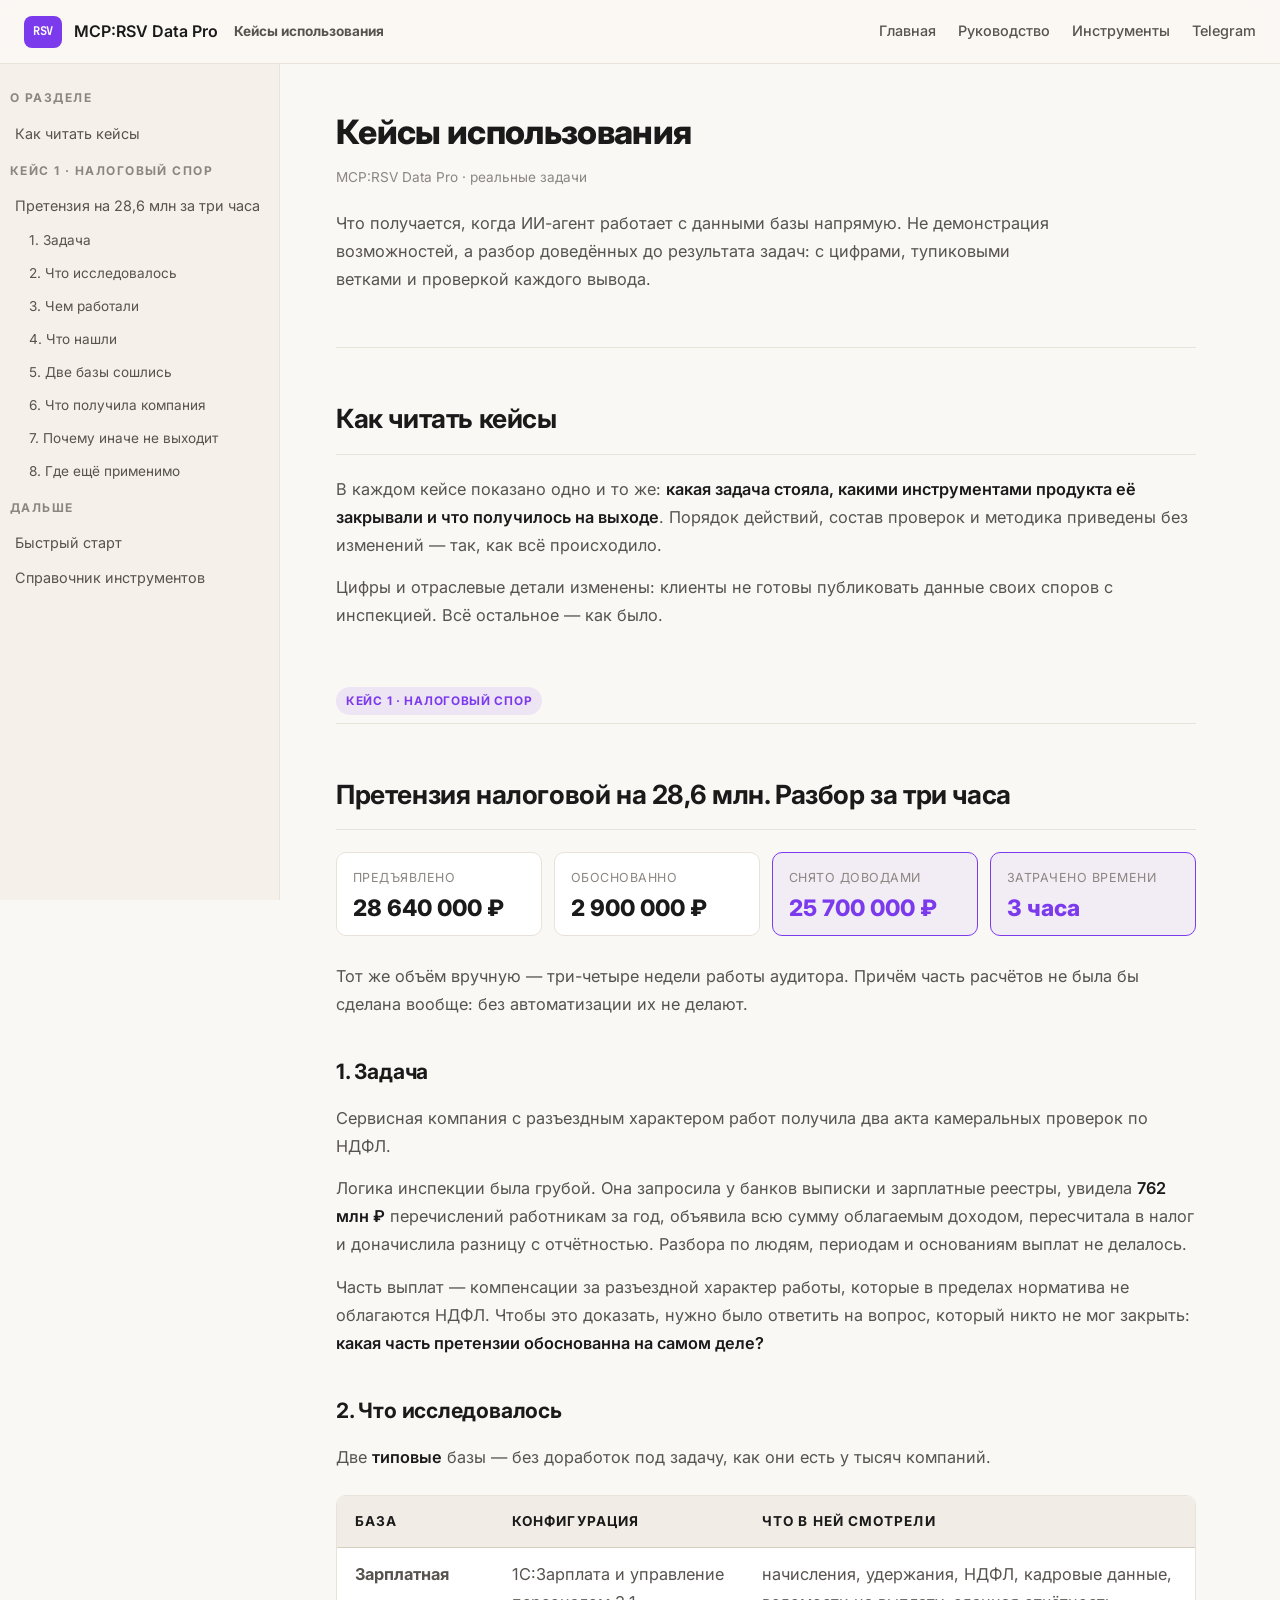
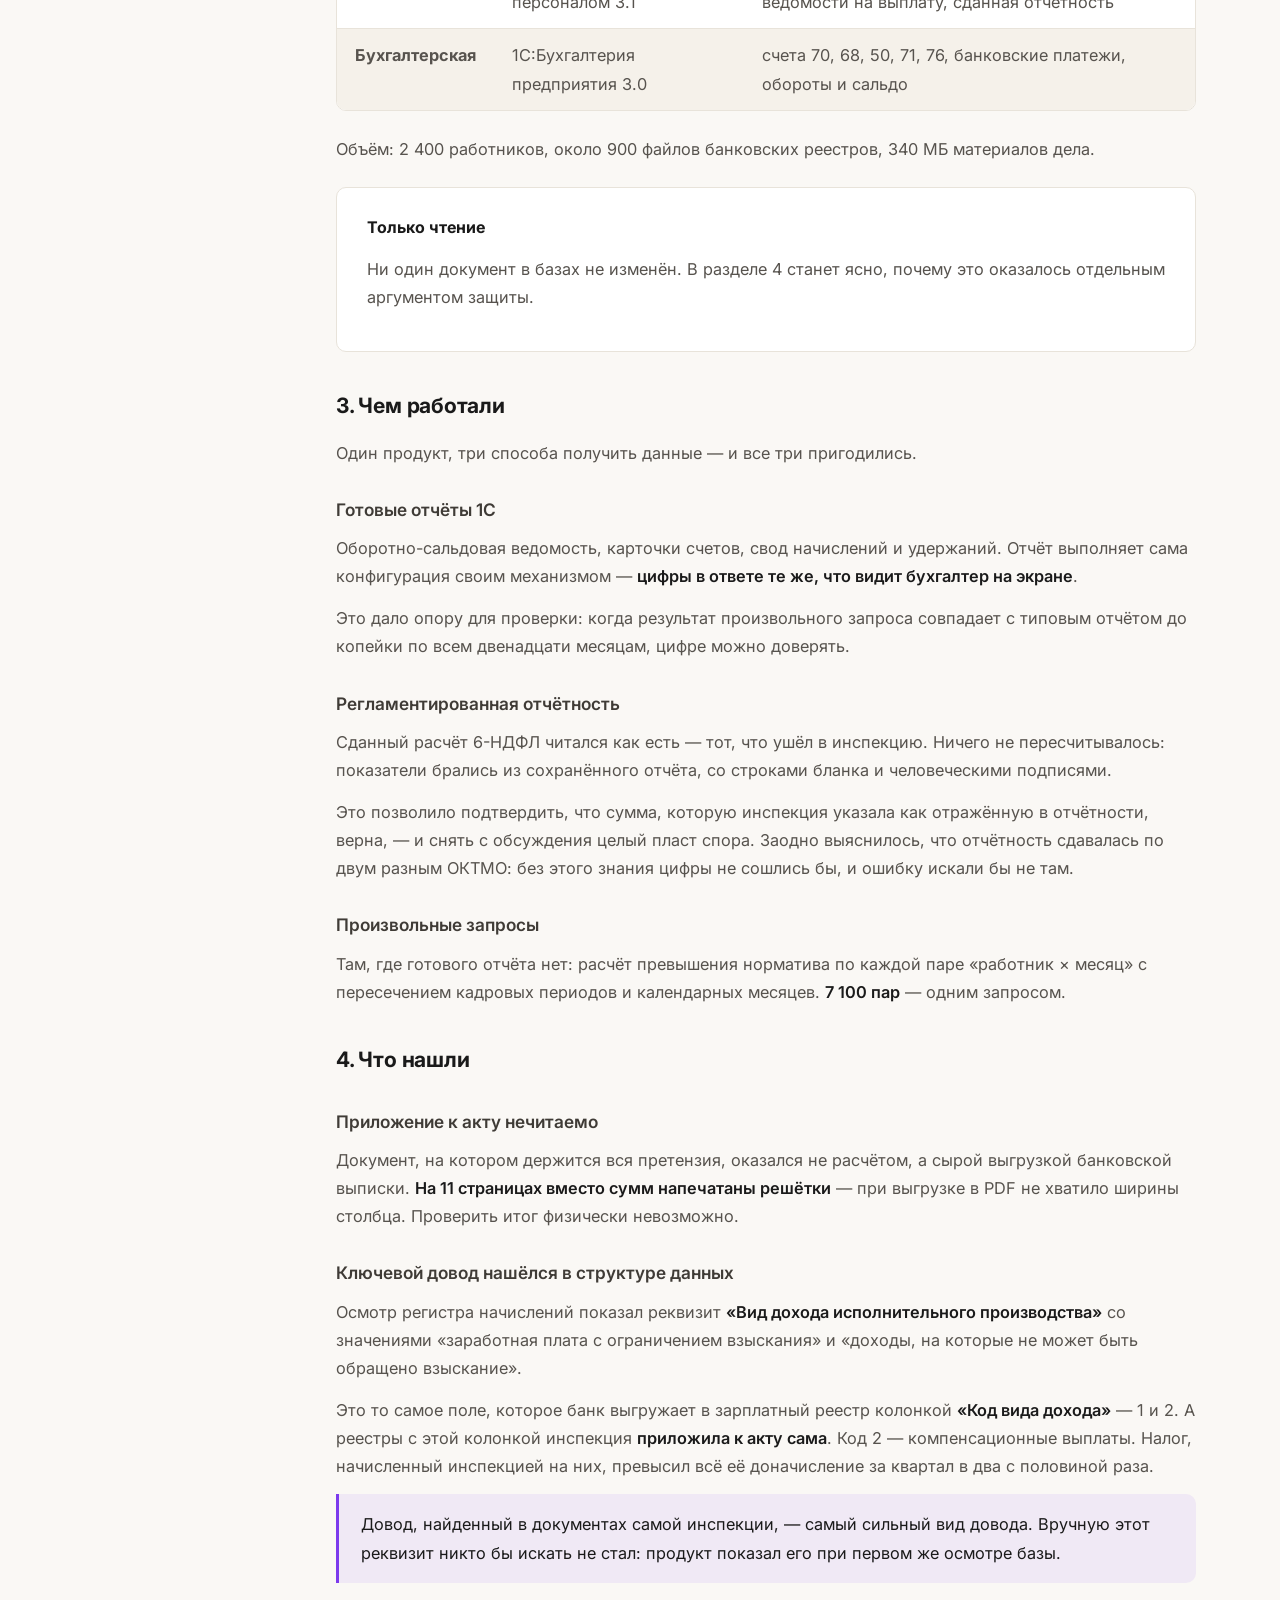
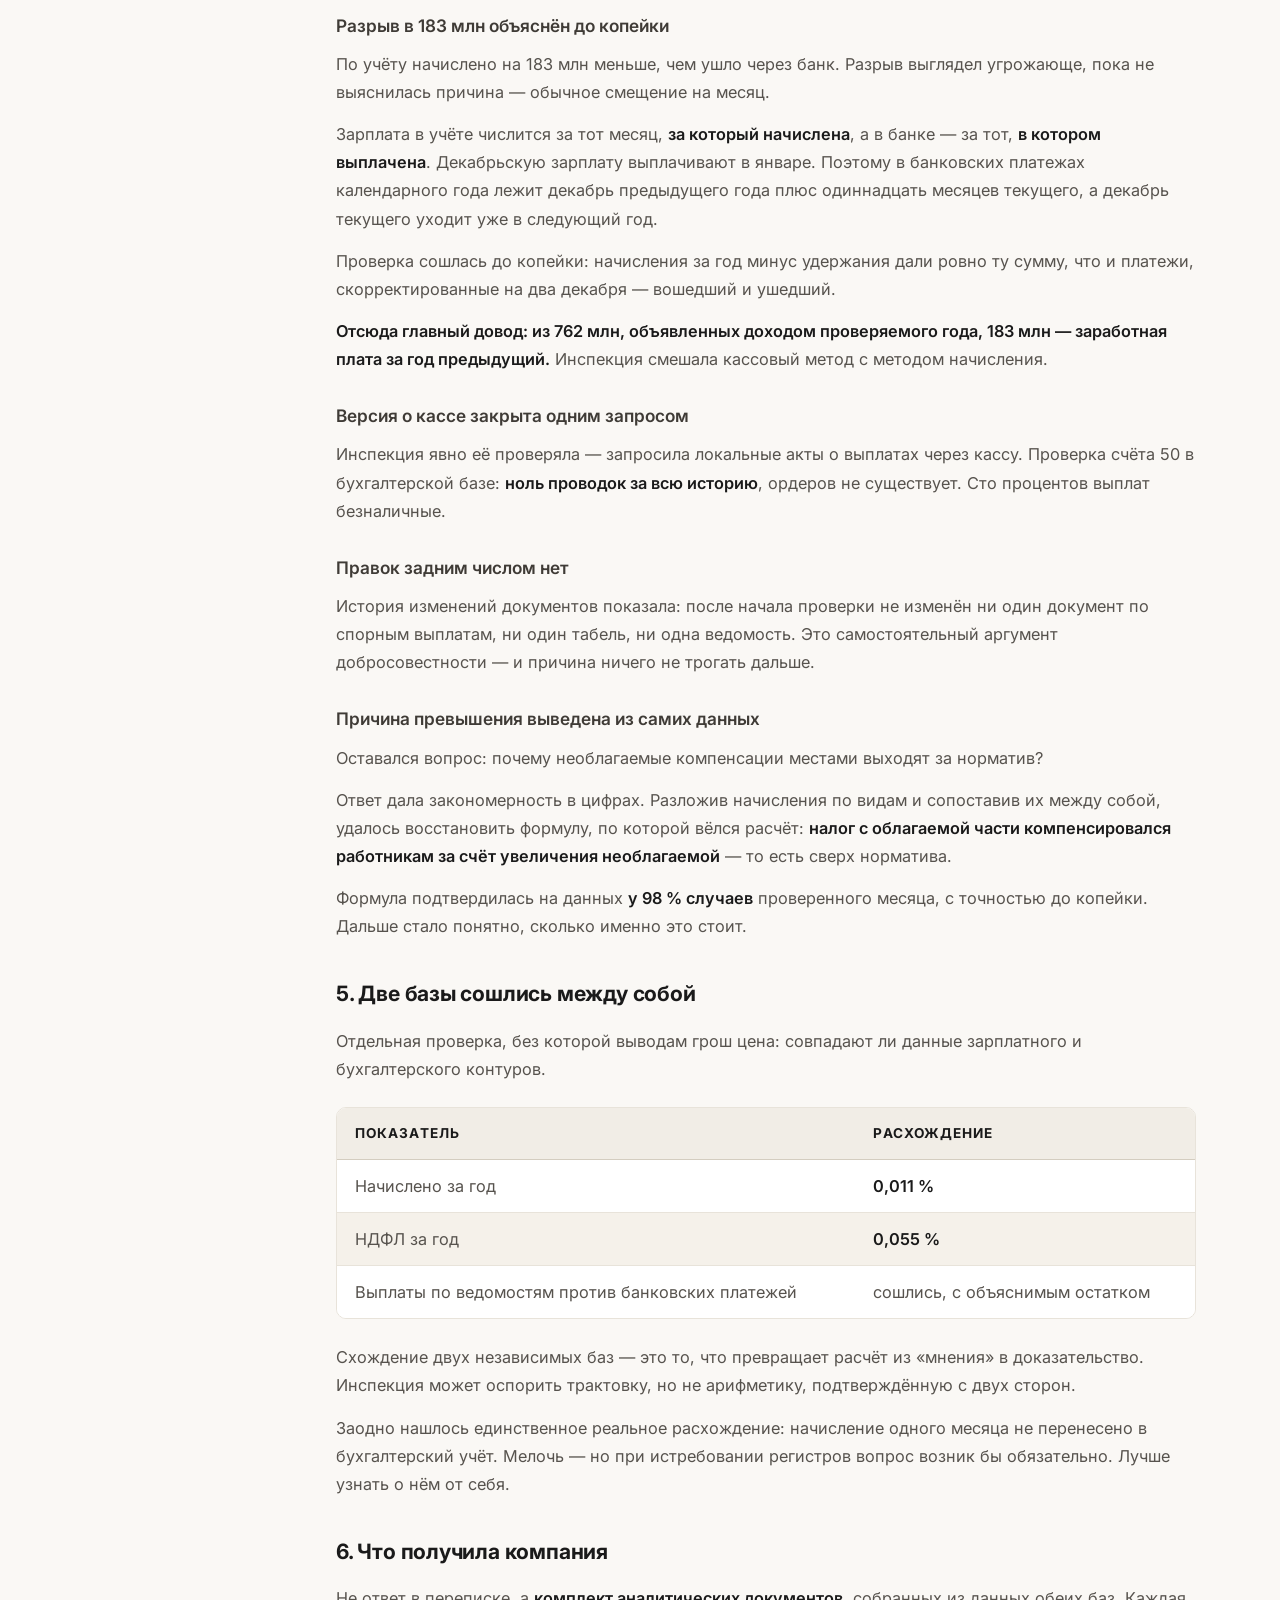
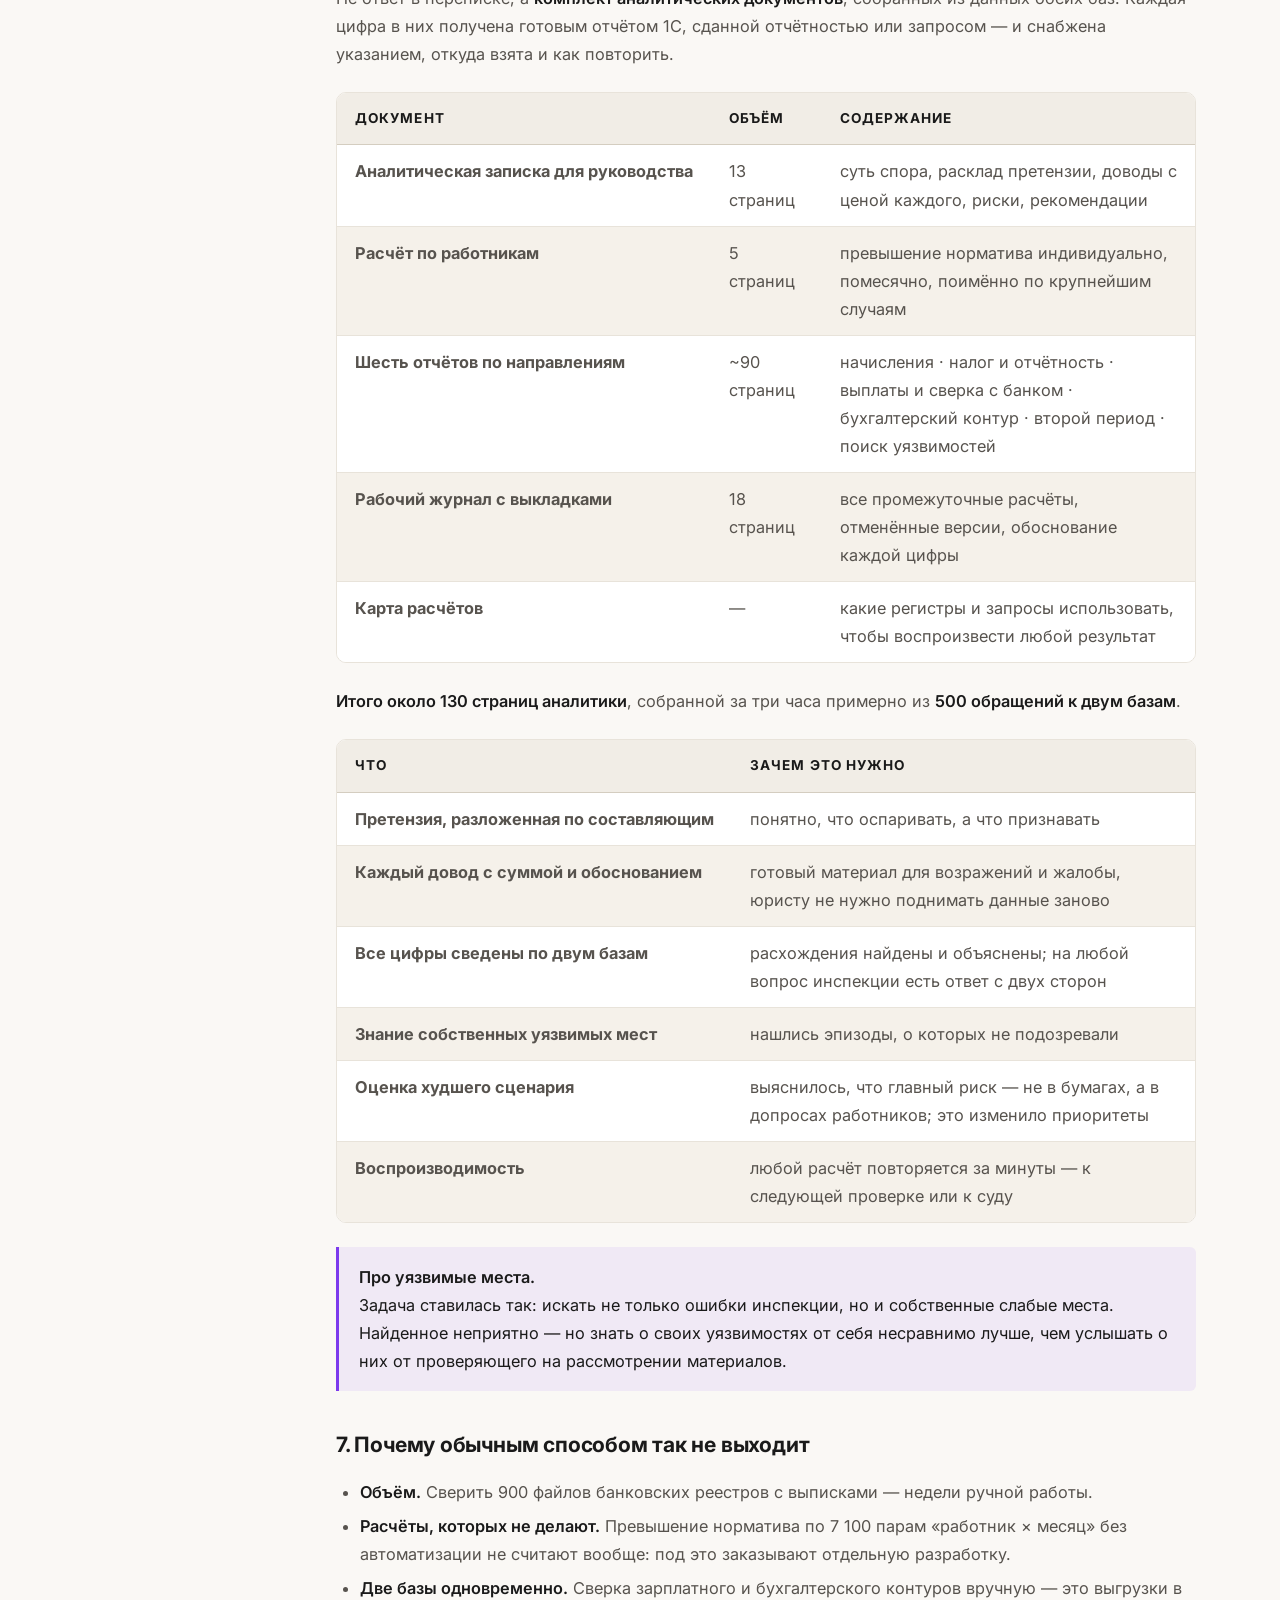
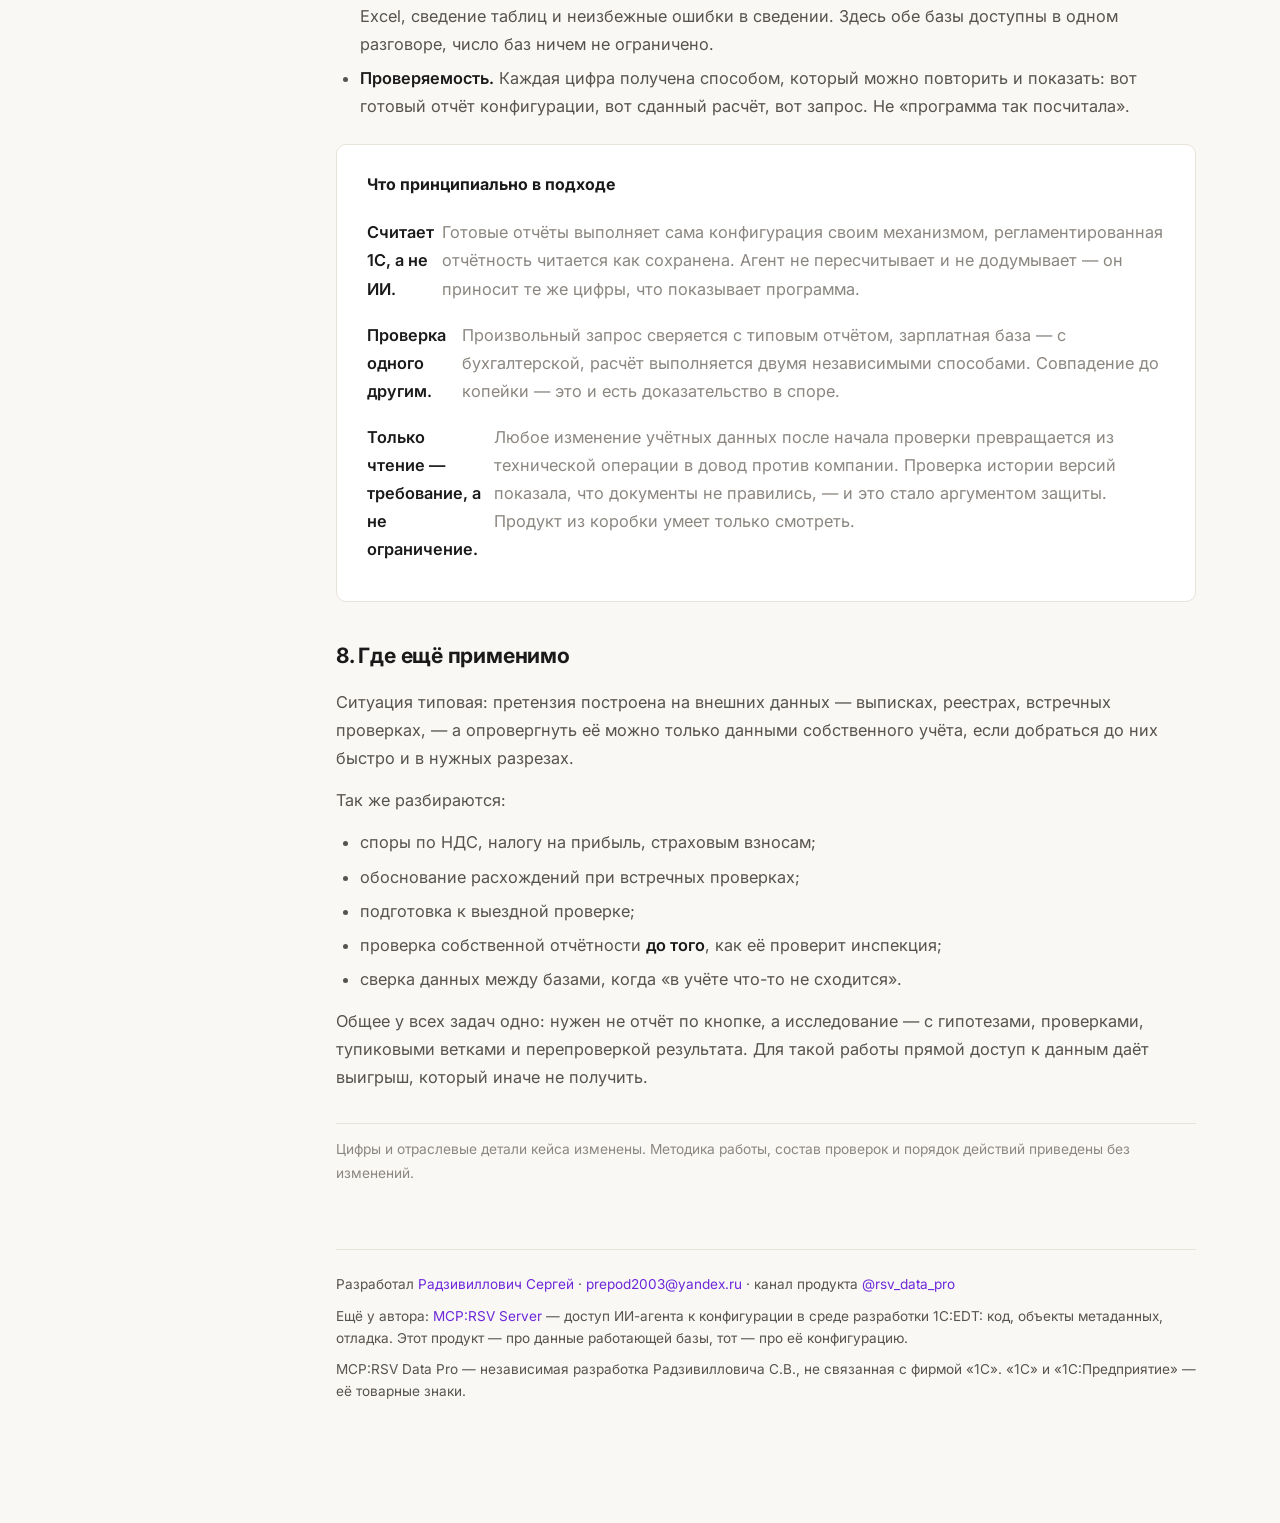
==== cases.html @ 7d0c6f25 "Сайт MCP:RSV Data Pro — руководство: новый раздел «Как работает программа» со схемами устройства" ====
<!DOCTYPE html>
<html lang="ru">
<head>
  <meta charset="UTF-8">
  <meta name="viewport" content="width=device-width, initial-scale=1.0">
  <title>Кейсы использования — MCP:RSV Data Pro</title>
  <meta name="description" content="Реальные задачи, решённые с MCP:RSV Data Pro: налоговый спор на 28,6 млн разобран за три часа по данным двух типовых баз 1С — ЗУП и Бухгалтерии.">
  <link rel="icon" type="image/svg+xml" href="favicon.svg">
  <link rel="preconnect" href="https://fonts.googleapis.com">
  <link rel="preconnect" href="https://fonts.gstatic.com" crossorigin>
  <link href="https://fonts.googleapis.com/css2?family=Inter:wght@300;400;500;600;700;800;900&family=JetBrains+Mono:wght@400;500&display=swap" rel="stylesheet">
  <link rel="stylesheet" href="assets/docs.css">
  <link rel="stylesheet" href="assets/site.css">
  <style>
    /* Сводка результата кейса — карточки с ключевыми числами */
    .case-figures{display:grid;grid-template-columns:repeat(auto-fit,minmax(170px,1fr));
      gap:12px;margin:22px 0 26px;}
    .case-fig{background:var(--bg-surface);border:1px solid var(--border);border-radius:10px;
      padding:14px 16px;}
    .case-fig .cf-label{display:block;font-size:.78rem;color:var(--text-dim);
      text-transform:uppercase;letter-spacing:.04em;margin-bottom:6px;}
    .case-fig .cf-value{display:block;font-size:1.42rem;font-weight:800;line-height:1.15;color:var(--text);}
    .case-fig.cf-accent{border-color:var(--accent);background:rgba(124,58,237,.06);}
    .case-fig.cf-accent .cf-value{color:var(--accent);}
    /* Метка кейса над заголовком */
    .case-tag{display:inline-block;padding:4px 10px;border-radius:999px;font-size:.74rem;
      font-weight:700;letter-spacing:.06em;text-transform:uppercase;
      background:rgba(124,58,237,.1);color:var(--accent);margin:44px 0 -6px;}
    .case-tag + h2{margin-top:10px;}
    .case-note{font-size:.86rem;color:var(--text-dim);border-top:1px solid var(--border);
      margin-top:32px;padding-top:14px;}
  </style>
</head>
<body>

<header class="header">
  <div class="header-inner">
    <div style="display:flex;align-items:center;gap:16px;">
      <button class="hamburger" id="hamburger" aria-label="Меню">
        <span></span><span></span><span></span>
      </button>
      <a href="index.html" class="logo">
        <span class="logo-badge">RSV</span>
        <span class="header-title">MCP:RSV Data Pro</span>
        <span class="header-subtitle">Кейсы использования</span>
      </a>
    </div>
    <div class="header-links">
      <a href="index.html" class="hide-mobile">Главная</a>
      <a href="guide.html">Руководство</a>
      <a href="tools.html">Инструменты</a>
      <a href="https://t.me/rsv_data_pro" target="_blank" rel="noopener">Telegram</a>
    </div>
  </div>
</header>

<div class="sidebar-overlay" id="sidebarOverlay"></div>
<nav class="sidebar" id="sidebar">
  <div class="nav-section">
    <span class="nav-section-title">О разделе</span>
    <a class="nav-link" href="#about">Как читать кейсы</a>
  </div>
  <div class="nav-section">
    <span class="nav-section-title">Кейс 1 · Налоговый спор</span>
    <a class="nav-link" href="#case1">Претензия на 28,6 млн за три часа</a>
    <a class="nav-link sub" href="#case1-task">1. Задача</a>
    <a class="nav-link sub" href="#case1-scope">2. Что исследовалось</a>
    <a class="nav-link sub" href="#case1-tools">3. Чем работали</a>
    <a class="nav-link sub" href="#case1-findings">4. Что нашли</a>
    <a class="nav-link sub" href="#case1-match">5. Две базы сошлись</a>
    <a class="nav-link sub" href="#case1-result">6. Что получила компания</a>
    <a class="nav-link sub" href="#case1-why">7. Почему иначе не выходит</a>
    <a class="nav-link sub" href="#case1-apply">8. Где ещё применимо</a>
  </div>
  <div class="nav-section">
    <span class="nav-section-title">Дальше</span>
    <a class="nav-link" href="guide.html#quickstart">Быстрый старт</a>
    <a class="nav-link" href="tools.html">Справочник инструментов</a>
  </div>
</nav>

<main class="main">
  <div class="content">
    <div class="hero">
      <h1>Кейсы использования</h1>
      <div class="hero-meta">MCP:RSV Data Pro · реальные задачи</div>
      <p>Что получается, когда ИИ-агент работает с данными базы напрямую. Не демонстрация
      возможностей, а разбор доведённых до результата задач: с цифрами, тупиковыми ветками
      и проверкой каждого вывода.</p>
    </div>

<h2 id="about">Как читать кейсы</h2>

<p>В каждом кейсе показано одно и то же: <strong>какая задача стояла, какими инструментами
продукта её закрывали и что получилось на выходе</strong>. Порядок действий, состав проверок
и методика приведены без изменений — так, как всё происходило.</p>

<p>Цифры и отраслевые детали изменены: клиенты не готовы публиковать данные своих споров
с инспекцией. Всё остальное — как было.</p>

<!-- ==================== КЕЙС 1 ==================== -->

<span class="case-tag">Кейс 1 · налоговый спор</span>
<h2 id="case1">Претензия налоговой на 28,6 млн. Разбор за три часа</h2>

<div class="case-figures">
  <div class="case-fig">
    <span class="cf-label">Предъявлено</span>
    <span class="cf-value">28 640 000 ₽</span>
  </div>
  <div class="case-fig">
    <span class="cf-label">Обоснованно</span>
    <span class="cf-value">2 900 000 ₽</span>
  </div>
  <div class="case-fig cf-accent">
    <span class="cf-label">Снято доводами</span>
    <span class="cf-value">25 700 000 ₽</span>
  </div>
  <div class="case-fig cf-accent">
    <span class="cf-label">Затрачено времени</span>
    <span class="cf-value">3 часа</span>
  </div>
</div>

<p>Тот же объём вручную — три-четыре недели работы аудитора. Причём часть расчётов не была бы
сделана вообще: без автоматизации их не делают.</p>

<h3 id="case1-task">1. Задача</h3>

<p>Сервисная компания с разъездным характером работ получила два акта камеральных проверок
по НДФЛ.</p>

<p>Логика инспекции была грубой. Она запросила у банков выписки и зарплатные реестры, увидела
<strong>762 млн ₽</strong> перечислений работникам за год, объявила всю сумму облагаемым
доходом, пересчитала в налог и доначислила разницу с отчётностью. Разбора по людям, периодам
и основаниям выплат не делалось.</p>

<p>Часть выплат — компенсации за разъездной характер работы, которые в пределах норматива
не облагаются НДФЛ. Чтобы это доказать, нужно было ответить на вопрос, который никто
не мог закрыть: <strong>какая часть претензии обоснованна на самом деле?</strong></p>

<h3 id="case1-scope">2. Что исследовалось</h3>

<p>Две <strong>типовые</strong> базы — без доработок под задачу, как они есть у тысяч компаний.</p>

<div class="table-wrap">
  <table class="profiles-table">
    <thead>
      <tr><th>База</th><th>Конфигурация</th><th>Что в ней смотрели</th></tr>
    </thead>
    <tbody>
      <tr>
        <td class="profile-name">Зарплатная</td>
        <td>1С:Зарплата и управление персоналом 3.1</td>
        <td>начисления, удержания, НДФЛ, кадровые данные, ведомости на выплату, сданная отчётность</td>
      </tr>
      <tr>
        <td class="profile-name">Бухгалтерская</td>
        <td>1С:Бухгалтерия предприятия 3.0</td>
        <td>счета 70, 68, 50, 71, 76, банковские платежи, обороты и сальдо</td>
      </tr>
    </tbody>
  </table>
</div>

<p>Объём: 2 400 работников, около 900 файлов банковских реестров, 340 МБ материалов дела.</p>

<div class="help-box">
  <h4>Только чтение</h4>
  <p>Ни один документ в базах не изменён. В разделе 4 станет ясно, почему это оказалось
  отдельным аргументом защиты.</p>
</div>

<h3 id="case1-tools">3. Чем работали</h3>

<p>Один продукт, три способа получить данные — и все три пригодились.</p>

<h4>Готовые отчёты 1С</h4>

<p>Оборотно-сальдовая ведомость, карточки счетов, свод начислений и удержаний. Отчёт выполняет
сама конфигурация своим механизмом — <strong>цифры в ответе те же, что видит бухгалтер
на экране</strong>.</p>

<p>Это дало опору для проверки: когда результат произвольного запроса совпадает с типовым
отчётом до копейки по всем двенадцати месяцам, цифре можно доверять.</p>

<h4>Регламентированная отчётность</h4>

<p>Сданный расчёт 6-НДФЛ читался как есть — тот, что ушёл в инспекцию. Ничего
не пересчитывалось: показатели брались из сохранённого отчёта, со строками бланка
и человеческими подписями.</p>

<p>Это позволило подтвердить, что сумма, которую инспекция указала как отражённую
в отчётности, верна, — и снять с обсуждения целый пласт спора. Заодно выяснилось, что
отчётность сдавалась по двум разным ОКТМО: без этого знания цифры не сошлись бы, и ошибку
искали бы не там.</p>

<h4>Произвольные запросы</h4>

<p>Там, где готового отчёта нет: расчёт превышения норматива по каждой паре
«работник × месяц» с пересечением кадровых периодов и календарных месяцев.
<strong>7 100 пар</strong> — одним запросом.</p>

<h3 id="case1-findings">4. Что нашли</h3>

<h4>Приложение к акту нечитаемо</h4>

<p>Документ, на котором держится вся претензия, оказался не расчётом, а сырой выгрузкой
банковской выписки. <strong>На 11 страницах вместо сумм напечатаны решётки</strong> —
при выгрузке в PDF не хватило ширины столбца. Проверить итог физически невозможно.</p>

<h4>Ключевой довод нашёлся в структуре данных</h4>

<p>Осмотр регистра начислений показал реквизит <strong>«Вид дохода исполнительного
производства»</strong> со значениями «заработная плата с ограничением взыскания» и «доходы,
на которые не может быть обращено взыскание».</p>

<p>Это то самое поле, которое банк выгружает в зарплатный реестр колонкой
<strong>«Код вида дохода»</strong> — 1 и 2. А реестры с этой колонкой инспекция
<strong>приложила к акту сама</strong>. Код 2 — компенсационные выплаты. Налог, начисленный
инспекцией на них, превысил всё её доначисление за квартал в два с половиной раза.</p>

<blockquote>
  <p>Довод, найденный в документах самой инспекции, — самый сильный вид довода.
  Вручную этот реквизит никто бы искать не стал: продукт показал его при первом же
  осмотре базы.</p>
</blockquote>

<h4>Разрыв в 183 млн объяснён до копейки</h4>

<p>По учёту начислено на 183 млн меньше, чем ушло через банк. Разрыв выглядел угрожающе,
пока не выяснилась причина — обычное смещение на месяц.</p>

<p>Зарплата в учёте числится за тот месяц, <strong>за который начислена</strong>, а в банке —
за тот, <strong>в котором выплачена</strong>. Декабрьскую зарплату выплачивают в январе.
Поэтому в банковских платежах календарного года лежит декабрь предыдущего года плюс
одиннадцать месяцев текущего, а декабрь текущего уходит уже в следующий год.</p>

<p>Проверка сошлась до копейки: начисления за год минус удержания дали ровно ту сумму,
что и платежи, скорректированные на два декабря — вошедший и ушедший.</p>

<p><strong>Отсюда главный довод: из 762 млн, объявленных доходом проверяемого года, 183 млн —
заработная плата за год предыдущий.</strong> Инспекция смешала кассовый метод с методом
начисления.</p>

<h4>Версия о кассе закрыта одним запросом</h4>

<p>Инспекция явно её проверяла — запросила локальные акты о выплатах через кассу. Проверка
счёта 50 в бухгалтерской базе: <strong>ноль проводок за всю историю</strong>, ордеров
не существует. Сто процентов выплат безналичные.</p>

<h4>Правок задним числом нет</h4>

<p>История изменений документов показала: после начала проверки не изменён ни один документ
по спорным выплатам, ни один табель, ни одна ведомость. Это самостоятельный аргумент
добросовестности — и причина ничего не трогать дальше.</p>

<h4>Причина превышения выведена из самих данных</h4>

<p>Оставался вопрос: почему необлагаемые компенсации местами выходят за норматив?</p>

<p>Ответ дала закономерность в цифрах. Разложив начисления по видам и сопоставив их между
собой, удалось восстановить формулу, по которой вёлся расчёт: <strong>налог с облагаемой
части компенсировался работникам за счёт увеличения необлагаемой</strong> — то есть сверх
норматива.</p>

<p>Формула подтвердилась на данных <strong>у 98 % случаев</strong> проверенного месяца,
с точностью до копейки. Дальше стало понятно, сколько именно это стоит.</p>

<h3 id="case1-match">5. Две базы сошлись между собой</h3>

<p>Отдельная проверка, без которой выводам грош цена: совпадают ли данные зарплатного
и бухгалтерского контуров.</p>

<div class="table-wrap">
  <table class="profiles-table">
    <thead>
      <tr><th>Показатель</th><th>Расхождение</th></tr>
    </thead>
    <tbody>
      <tr><td>Начислено за год</td><td><strong>0,011 %</strong></td></tr>
      <tr><td>НДФЛ за год</td><td><strong>0,055 %</strong></td></tr>
      <tr><td>Выплаты по ведомостям против банковских платежей</td><td>сошлись, с объяснимым остатком</td></tr>
    </tbody>
  </table>
</div>

<p>Схождение двух независимых баз — это то, что превращает расчёт из «мнения»
в доказательство. Инспекция может оспорить трактовку, но не арифметику, подтверждённую
с двух сторон.</p>

<p>Заодно нашлось единственное реальное расхождение: начисление одного месяца не перенесено
в бухгалтерский учёт. Мелочь — но при истребовании регистров вопрос возник бы обязательно.
Лучше узнать о нём от себя.</p>

<h3 id="case1-result">6. Что получила компания</h3>

<p>Не ответ в переписке, а <strong>комплект аналитических документов</strong>, собранных
из данных обеих баз. Каждая цифра в них получена готовым отчётом 1С, сданной отчётностью
или запросом — и снабжена указанием, откуда взята и как повторить.</p>

<div class="table-wrap">
  <table class="profiles-table">
    <thead>
      <tr><th>Документ</th><th>Объём</th><th>Содержание</th></tr>
    </thead>
    <tbody>
      <tr>
        <td class="profile-name">Аналитическая записка для руководства</td>
        <td>13 страниц</td>
        <td>суть спора, расклад претензии, доводы с ценой каждого, риски, рекомендации</td>
      </tr>
      <tr>
        <td class="profile-name">Расчёт по работникам</td>
        <td>5 страниц</td>
        <td>превышение норматива индивидуально, помесячно, поимённо по крупнейшим случаям</td>
      </tr>
      <tr>
        <td class="profile-name">Шесть отчётов по направлениям</td>
        <td>~90 страниц</td>
        <td>начисления · налог и отчётность · выплаты и сверка с банком · бухгалтерский контур · второй период · поиск уязвимостей</td>
      </tr>
      <tr>
        <td class="profile-name">Рабочий журнал с выкладками</td>
        <td>18 страниц</td>
        <td>все промежуточные расчёты, отменённые версии, обоснование каждой цифры</td>
      </tr>
      <tr>
        <td class="profile-name">Карта расчётов</td>
        <td>—</td>
        <td>какие регистры и запросы использовать, чтобы воспроизвести любой результат</td>
      </tr>
    </tbody>
  </table>
</div>

<p><strong>Итого около 130 страниц аналитики</strong>, собранной за три часа примерно
из <strong>500 обращений к двум базам</strong>.</p>

<div class="table-wrap">
  <table class="profiles-table">
    <thead>
      <tr><th>Что</th><th>Зачем это нужно</th></tr>
    </thead>
    <tbody>
      <tr><td class="profile-name">Претензия, разложенная по составляющим</td>
          <td>понятно, что оспаривать, а что признавать</td></tr>
      <tr><td class="profile-name">Каждый довод с суммой и обоснованием</td>
          <td>готовый материал для возражений и жалобы, юристу не нужно поднимать данные заново</td></tr>
      <tr><td class="profile-name">Все цифры сведены по двум базам</td>
          <td>расхождения найдены и объяснены; на любой вопрос инспекции есть ответ с двух сторон</td></tr>
      <tr><td class="profile-name">Знание собственных уязвимых мест</td>
          <td>нашлись эпизоды, о которых не подозревали</td></tr>
      <tr><td class="profile-name">Оценка худшего сценария</td>
          <td>выяснилось, что главный риск — не в бумагах, а в допросах работников; это изменило приоритеты</td></tr>
      <tr><td class="profile-name">Воспроизводимость</td>
          <td>любой расчёт повторяется за минуты — к следующей проверке или к суду</td></tr>
    </tbody>
  </table>
</div>

<div class="profile-note">
  <strong>Про уязвимые места.</strong>
  <p>Задача ставилась так: искать не только ошибки инспекции, но и собственные слабые места.
  Найденное неприятно — но знать о своих уязвимостях от себя несравнимо лучше, чем услышать
  о них от проверяющего на рассмотрении материалов.</p>
</div>

<h3 id="case1-why">7. Почему обычным способом так не выходит</h3>

<ul>
  <li><strong>Объём.</strong> Сверить 900 файлов банковских реестров с выписками —
    недели ручной работы.</li>
  <li><strong>Расчёты, которых не делают.</strong> Превышение норматива по 7 100 парам
    «работник × месяц» без автоматизации не считают вообще: под это заказывают отдельную
    разработку.</li>
  <li><strong>Две базы одновременно.</strong> Сверка зарплатного и бухгалтерского контуров
    вручную — это выгрузки в Excel, сведение таблиц и неизбежные ошибки в сведении. Здесь обе
    базы доступны в одном разговоре, число баз ничем не ограничено.</li>
  <li><strong>Проверяемость.</strong> Каждая цифра получена способом, который можно повторить
    и показать: вот готовый отчёт конфигурации, вот сданный расчёт, вот запрос.
    Не «программа так посчитала».</li>
</ul>

<div class="limitations">
  <h4>Что принципиально в подходе</h4>
  <ul>
    <li><strong>Считает 1С, а не ИИ.</strong> Готовые отчёты выполняет сама конфигурация своим
      механизмом, регламентированная отчётность читается как сохранена. Агент не пересчитывает
      и не додумывает — он приносит те же цифры, что показывает программа.</li>
    <li><strong>Проверка одного другим.</strong> Произвольный запрос сверяется с типовым
      отчётом, зарплатная база — с бухгалтерской, расчёт выполняется двумя независимыми
      способами. Совпадение до копейки — это и есть доказательство в споре.</li>
    <li><strong>Только чтение — требование, а не ограничение.</strong> Любое изменение учётных
      данных после начала проверки превращается из технической операции в довод против
      компании. Проверка истории версий показала, что документы не правились, — и это стало
      аргументом защиты. Продукт из коробки умеет только смотреть.</li>
  </ul>
</div>

<h3 id="case1-apply">8. Где ещё применимо</h3>

<p>Ситуация типовая: претензия построена на внешних данных — выписках, реестрах, встречных
проверках, — а опровергнуть её можно только данными собственного учёта, если добраться
до них быстро и в нужных разрезах.</p>

<p>Так же разбираются:</p>

<ul>
  <li>споры по НДС, налогу на прибыль, страховым взносам;</li>
  <li>обоснование расхождений при встречных проверках;</li>
  <li>подготовка к выездной проверке;</li>
  <li>проверка собственной отчётности <strong>до того</strong>, как её проверит инспекция;</li>
  <li>сверка данных между базами, когда «в учёте что-то не сходится».</li>
</ul>

<p>Общее у всех задач одно: нужен не отчёт по кнопке, а исследование — с гипотезами,
проверками, тупиковыми ветками и перепроверкой результата. Для такой работы прямой доступ
к данным даёт выигрыш, который иначе не получить.</p>

<p class="case-note">Цифры и отраслевые детали кейса изменены. Методика работы, состав
проверок и порядок действий приведены без изменений.</p>

    <footer class="doc-footer">
      <p>Разработал <a href="https://t.me/Prepod2003" target="_blank" rel="noopener">Радзивиллович Сергей</a>
      · <a href="mailto:prepod2003@yandex.ru">prepod2003@yandex.ru</a>
      · канал продукта <a href="https://t.me/rsv_data_pro" target="_blank" rel="noopener">@rsv_data_pro</a></p>
      <p>Ещё у автора: <a href="https://prepod2003.github.io/edt-ai-1c/" target="_blank" rel="noopener">MCP:RSV Server</a>
      — доступ ИИ-агента к конфигурации в среде разработки 1С:EDT: код, объекты метаданных, отладка.
      Этот продукт — про данные работающей базы, тот — про её конфигурацию.</p>
      <p>MCP:RSV Data Pro — независимая разработка Радзивилловича С.В., не связанная с фирмой «1С». «1С» и «1С:Предприятие» — её товарные знаки.</p>
    </footer>
  </div>
</main>

<button class="back-to-top" id="backToTop">↑</button>

<script>
(function(){
  var burger=document.getElementById('hamburger'),
      sidebar=document.getElementById('sidebar'),
      overlay=document.getElementById('sidebarOverlay'),
      top=document.getElementById('backToTop');

  function closeSidebar(){ sidebar.classList.remove('open'); overlay.classList.remove('open'); burger.classList.remove('active'); }
  burger.addEventListener('click',function(){
    sidebar.classList.toggle('open'); overlay.classList.toggle('open'); burger.classList.toggle('active');
  });
  overlay.addEventListener('click',closeSidebar);
  sidebar.addEventListener('click',function(e){ if(e.target.classList.contains('nav-link')) closeSidebar(); });

  window.addEventListener('scroll',function(){
    if(window.scrollY>600) top.classList.add('visible'); else top.classList.remove('visible');
  });
  top.addEventListener('click',function(){ window.scrollTo({top:0,behavior:'smooth'}); });

  // подсветка активного раздела при прокрутке
  var links=[].slice.call(document.querySelectorAll('.sidebar .nav-link')).filter(function(l){
        return (l.getAttribute('href')||'').charAt(0)==='#';
      }),
      targets=links.map(function(l){ return document.querySelector(l.getAttribute('href')); });
  function spy(){
    var pos=window.scrollY+120, cur=-1;
    targets.forEach(function(t,i){ if(t && t.offsetTop<=pos) cur=i; });
    links.forEach(function(l,i){ l.classList.toggle('active', i===cur); });
  }
  window.addEventListener('scroll',spy); spy();
})();
</script>
</body>
</html>
---- assets/docs.css ----
/* ==========================================================================
   MCP:RSV Docs — shared stylesheet for guide.html and tools.html
   Matches the new landing design (cream bg + violet accent, Anthropic-style).
   Covers both naming conventions used by the two files.
   ========================================================================== */

:root {
  /* Surfaces — same warm cream palette as landing */
  --bg-base:     #FAF8F5;
  --bg-surface:  #FFFFFF;
  --bg-elevated: #F1EDE6;
  --bg-sunken:   #F5F1EA;
  --bg-code:     #1B1B1F;

  /* Borders */
  --border:      #E8E3DA;
  --border-hi:   #D4CDC0;

  /* Text */
  --text:        #1A1A1A;
  --text-m:      #3F3B36;
  --text-muted:  #57534E;
  --text-dim:    #8B8680;
  --text-dd:     #8B8680;

  /* Accent — electric violet */
  --accent:       #7C3AED;
  --accent-hi:    #6D28D9;
  --accent-soft:  rgba(124, 58, 237, 0.08);
  --accent-soft2: rgba(124, 58, 237, 0.16);
  --accent-glow:  0 18px 50px -12px rgba(124, 58, 237, 0.25);

  /* Secondary status colors (used in badges/tables — kept but adapted) */
  --green:       #16A34A;
  --green-soft:  rgba(22, 163, 74, 0.10);
  --amber:       #D97706;
  --amber-soft:  rgba(217, 119, 6, 0.10);
  --indigo:      #7C3AED; /* collapsed onto accent for unity */
  --indigo-soft: rgba(124, 58, 237, 0.10);
  --pink:        #DB2777;
  --pink-soft:   rgba(219, 39, 119, 0.10);

  /* Typography */
  --font-sans: 'Inter', -apple-system, BlinkMacSystemFont, 'Segoe UI', sans-serif;
  --font-mono: 'JetBrains Mono', 'SF Mono', Menlo, Consolas, monospace;

  /* Sizing */
  --radius-sm: 6px;
  --radius:    10px;
  --radius-lg: 14px;
  --sidebar-w: 280px;
  --header-h:  64px;

  /* Typography scale */
  --fs-xs:    0.75rem;
  --fs-sm:    0.85rem;
  --fs-side:  0.9rem;
  --fs-base:  1rem;
  --fs-body:  1.02rem;
  --fs-md:    1.08rem;
  --fs-lg:    1.14rem;
  --fs-h4:    1.08rem;
  --fs-h3:    1.32rem;
  --fs-h2:    1.65rem;
  --fs-h1:    2.1rem;
  --fs-mono:  0.92rem;
}

/* ==========================================================================
   Base
   ========================================================================== */

*, *::before, *::after { box-sizing: border-box; margin: 0; padding: 0; }

html {
  scroll-behavior: smooth;
  /* Отступ при переходе по якорю = ровно высота шапки (64px).
     Верхняя граница якорного h2 оказывается точно под шапкой —
     воздух между ними создаётся padding-top самого h2 (48px). */
  scroll-padding-top: 64px;
}

body {
  font-family: var(--font-sans);
  background: var(--bg-base);
  color: var(--text);
  font-size: var(--fs-body);
  line-height: 1.72;
  -webkit-font-smoothing: antialiased;
  -moz-osx-font-smoothing: grayscale;
  overflow-x: hidden;
}

a {
  color: var(--accent);
  text-decoration: none;
  transition: color .15s;
}
a:hover { color: var(--accent-hi); }

strong { color: var(--text); font-weight: 600; }

::-webkit-scrollbar { width: 10px; height: 10px; }
::-webkit-scrollbar-track { background: var(--bg-base); }
::-webkit-scrollbar-thumb { background: var(--border-hi); border-radius: 5px; }
::-webkit-scrollbar-thumb:hover { background: var(--text-dim); }

/* ==========================================================================
   Header (both .header + .header-logo-badge AND .logo-badge conventions)
   ========================================================================== */

.header {
  position: fixed;
  top: 0; left: 0; right: 0;
  height: var(--header-h);
  background: rgba(250, 248, 245, 0.82);
  backdrop-filter: blur(16px) saturate(180%);
  -webkit-backdrop-filter: blur(16px) saturate(180%);
  border-bottom: 1px solid var(--border);
  z-index: 100;
  display: flex;
  align-items: center;
  padding: 0 24px;
}
.header-inner {
  width: 100%;
  max-width: 1400px;
  margin: 0 auto;
  display: flex;
  align-items: center;
  justify-content: space-between;
}

/* Logo — covers both naming conventions */
.header-logo,
.logo {
  display: flex;
  align-items: center;
  gap: 12px;
  text-decoration: none;
  color: var(--text);
  font-weight: 700;
  font-size: var(--fs-md);
}
.header-logo-badge,
.logo-badge {
  display: inline-flex;
  align-items: center;
  justify-content: center;
  min-width: 38px;
  height: 32px;
  padding: 0 8px;
  background: var(--accent);
  color: #FFFFFF;
  border-radius: 8px;
  font-family: var(--font-mono);
  font-size: var(--fs-xs);
  font-weight: 700;
  letter-spacing: -0.02em;
}
.header-title {
  font-size: var(--fs-base);
  font-weight: 600;
  color: var(--text);
}
.header-subtitle {
  font-size: var(--fs-sm);
  color: var(--text-muted);
  margin-left: 4px;
}

.header-back {
  display: inline-flex;
  align-items: center;
  gap: 6px;
  padding: 8px 16px;
  color: var(--text-muted);
  font-size: var(--fs-side);
  font-weight: 500;
  border: 1px solid var(--border);
  border-radius: 8px;
  background: var(--bg-surface);
  transition: all .15s;
}
.header-back:hover {
  color: var(--accent);
  border-color: var(--accent);
  background: var(--accent-soft);
}

.header-links {
  display: flex;
  align-items: center;
  gap: 22px;
}
.header-links a {
  color: var(--text-muted);
  font-size: var(--fs-side);
  font-weight: 500;
}
.header-links a:hover { color: var(--text); }

.version-badge {
  padding: 4px 12px;
  background: var(--accent-soft);
  border: 1px solid var(--accent-soft2);
  color: var(--accent);
  border-radius: 999px;
  font-size: var(--fs-xs);
  font-weight: 600;
}

/* Hamburger / menu toggle */
.hamburger {
  display: none;
  flex-direction: column;
  gap: 5px;
  background: none;
  border: 1px solid var(--border);
  border-radius: 6px;
  padding: 8px 10px;
  cursor: pointer;
  z-index: 200;
}
.hamburger span {
  display: block;
  width: 20px;
  height: 2px;
  background: var(--text-muted);
  border-radius: 2px;
  transition: all .3s;
}
.hamburger.active span:nth-child(1) { transform: rotate(45deg) translate(5px, 5px); }
.hamburger.active span:nth-child(2) { opacity: 0; }
.hamburger.active span:nth-child(3) { transform: rotate(-45deg) translate(5px, -5px); }

.menu-toggle {
  display: none;
  background: var(--bg-surface);
  border: 1px solid var(--border);
  color: var(--text-muted);
  padding: 8px 12px;
  border-radius: 6px;
  cursor: pointer;
  font-size: 1.2rem;
  line-height: 1;
}

/* ==========================================================================
   Sidebar (both .sidebar-link + .nav-link conventions)
   ========================================================================== */

.sidebar {
  position: fixed;
  top: var(--header-h);
  left: 0;
  bottom: 0;
  width: var(--sidebar-w);
  background: var(--bg-sunken);
  border-right: 1px solid var(--border);
  overflow-y: auto;
  padding: 24px 0;
  z-index: 50;
}

.sidebar-overlay {
  display: none;
  position: fixed;
  inset: 0;
  background: rgba(26, 26, 26, 0.5);
  z-index: 40;
}
.sidebar-overlay.open { display: block; }

/* Section titles — tools.html uses .sidebar-section-title, guide.html uses .nav-section-title */
.sidebar-section {
  padding: 0 16px;
  margin-bottom: 18px;
}
.sidebar-section-title,
.nav-section-title {
  display: block;
  padding: 0 10px 8px;
  font-size: var(--fs-xs);
  font-weight: 700;
  text-transform: uppercase;
  letter-spacing: 0.12em;
  color: var(--text-dim);
}
.nav-section { margin-bottom: 10px; }

/* Links — both .sidebar-link and .nav-link */
.sidebar-link,
.nav-link {
  display: block;
  padding: 7px 12px;
  color: var(--text-muted);
  text-decoration: none;
  font-size: var(--fs-side);
  border-radius: 6px;
  line-height: 1.4;
  transition: background .15s, color .15s;
  border-left: 3px solid transparent;
}
.sidebar-link:hover,
.nav-link:hover {
  color: var(--text);
  background: var(--accent-soft);
}
.sidebar-link.active,
.nav-link.active {
  color: var(--accent);
  background: var(--accent-soft);
}
.nav-link.active {
  border-left-color: var(--accent);
}
.sidebar-link.indent,
.nav-link.sub {
  padding-left: 26px;
  font-size: var(--fs-sm);
}
.sidebar-link.indent2 {
  padding-left: 40px;
  font-size: var(--fs-xs);
}

/* Sidebar badges (count markers) */
.sidebar-badge {
  display: inline-block;
  font-size: var(--fs-xs);
  font-weight: 700;
  padding: 2px 8px;
  border-radius: 999px;
  margin-left: 6px;
  vertical-align: middle;
}
.badge-green  { background: var(--green-soft);  color: var(--green); }
.badge-amber  { background: var(--amber-soft);  color: var(--amber); }
.badge-indigo { background: var(--accent-soft); color: var(--accent); }

/* ==========================================================================
   Main content — LEFT-ALIGNED (key fix for guide.html)
   ========================================================================== */

.main {
  margin-left: var(--sidebar-w);
  margin-top: var(--header-h);
  padding: 48px 56px 120px;
  min-height: calc(100vh - var(--header-h));
  max-width: calc(100% - var(--sidebar-w));
}

/* Both naming conventions use max-width 860, left-aligned */
.main-inner,
.content {
  max-width: 860px;
  margin: 0;           /* NOT 0 auto — left-aligned */
  padding: 0;
}

/* ==========================================================================
   Typography
   ========================================================================== */

h1 {
  font-size: var(--fs-h1);
  font-weight: 800;
  margin-bottom: 14px;
  line-height: 1.18;
  color: var(--text);
  letter-spacing: -0.02em;
}
h2 {
  font-size: var(--fs-h2);
  font-weight: 700;
  margin-top: 56px;
  margin-bottom: 20px;
  padding-bottom: 12px;
  border-bottom: 1px solid var(--border);
  color: var(--text);
  letter-spacing: -0.015em;
  /* scroll-margin-top намеренно не задаём — используется только scroll-padding-top
     на html, чтобы избежать суммирования эффектов */
}
/* Якорные h2 (на которые ведут ссылки навигации) — делаем разделом:
   убираем margin, заменяем на padding + граница сверху. Это даёт чистое
   визуальное разделение и правильное позиционирование при переходе по якорю:
   граница оказывается сразу под фиксированной шапкой, заголовок ниже, а
   предыдущий контент полностью уходит за шапку. */
h2[id] {
  margin-top: 0;
  padding-top: 48px;
  border-top: 1px solid var(--border);
}
/* Первый h2 (обычно "Что такое плагин") без верхней границы — он идёт
   сразу после title страницы и не требует разделителя. */
main h2[id]:first-of-type {
  border-top: 0;
  padding-top: 0;
}
h3 {
  font-size: var(--fs-h3);
  font-weight: 700;
  margin-top: 36px;
  margin-bottom: 14px;
  color: var(--text);
  letter-spacing: -0.01em;
  /* scroll-margin-top намеренно не задаём — используется только scroll-padding-top
     на html, чтобы избежать суммирования эффектов */
}
h4 {
  font-size: var(--fs-h4);
  font-weight: 600;
  margin-top: 28px;
  margin-bottom: 10px;
  color: var(--text-m);
  /* scroll-margin-top намеренно не задаём — используется только scroll-padding-top
     на html, чтобы избежать суммирования эффектов */
}
p {
  margin-bottom: 14px;
  color: var(--text-muted);
}
ul, ol {
  margin-bottom: 14px;
  padding-left: 24px;
  color: var(--text-muted);
}
li { margin-bottom: 6px; }
li strong { color: var(--text); }

hr {
  border: none;
  border-top: 1px solid var(--border);
  margin: 40px 0;
}

.subtitle {
  font-size: var(--fs-base);
  color: var(--text-muted);
  margin-bottom: 40px;
  line-height: 1.6;
}
.subtitle a { color: var(--accent); }

/* ==========================================================================
   Hero
   ========================================================================== */

.hero {
  margin-bottom: 48px;
  padding-bottom: 40px;
  border-bottom: 1px solid var(--border);
}
.hero h1 {
  font-size: var(--fs-h1);
  margin-bottom: 14px;
}
.hero-meta {
  display: flex;
  flex-wrap: wrap;
  gap: 16px;
  font-size: var(--fs-sm);
  color: var(--text-dim);
  margin-bottom: 20px;
}
.hero-meta span { display: flex; align-items: center; gap: 4px; }
.hero p {
  font-size: var(--fs-body);
  color: var(--text-muted);
  max-width: 720px;
  line-height: 1.72;
}

/* ==========================================================================
   Inline code and code blocks
   ========================================================================== */

code,
.ic {
  font-family: var(--font-mono);
  font-size: 0.86em;
  background: var(--bg-elevated);
  color: var(--accent-hi);
  padding: 2px 7px;
  border-radius: 4px;
  border: 1px solid var(--border);
  white-space: nowrap;
}

pre {
  background: var(--bg-code);
  border: 1px solid #2A2A30;
  border-radius: var(--radius);
  padding: 22px 26px;
  margin-bottom: 22px;
  overflow-x: auto;
  line-height: 1.65;
  position: relative;
}
pre code {
  background: none;
  border: none;
  padding: 0;
  font-size: var(--fs-mono);
  color: #E4E4E7;
  white-space: pre;
}
/* Basic syntax highlighting */
pre .kw   { color: #C084FC; }
pre .str  { color: #86EFAC; }
pre .num  { color: #FBBF24; }
pre .cmt  { color: #71717A; font-style: italic; }
pre .prop { color: #7DD3FC; }

pre::before {
  content: attr(data-lang);
  position: absolute;
  top: 8px;
  right: 14px;
  font-size: var(--fs-xs);
  font-weight: 600;
  text-transform: uppercase;
  letter-spacing: 0.12em;
  color: #71717A;
  font-family: var(--font-sans);
}

/* ==========================================================================
   Blockquote
   ========================================================================== */

blockquote {
  padding: 16px 22px;
  margin-bottom: 18px;
  background: var(--accent-soft);
  border-left: 3px solid var(--accent);
  border-radius: 0 var(--radius) var(--radius) 0;
}
blockquote p { color: var(--text); margin-bottom: 6px; }
blockquote p:last-child { margin-bottom: 0; }
blockquote em { color: var(--text); font-style: italic; }
blockquote strong { color: var(--text); }

/* ==========================================================================
   Figures (screenshots)
   ========================================================================== */

.figure {
  margin: 24px 0;
}
.figure img {
  display: block;
  width: 100%;
  height: auto;
  border: 1px solid var(--border-hi);
  border-radius: var(--radius);
  background: var(--bg-surface);
}
.figure figcaption {
  margin-top: 10px;
  font-size: 0.9em;
  color: var(--text-muted);
  text-align: center;
}

/* Врезка со ссылкой на видео */
.video-note {
  margin: 20px 0 24px;
  padding: 12px 16px;
  background: rgba(124, 58, 237, 0.04);
  border: 1px solid rgba(124, 58, 237, 0.12);
  border-radius: var(--radius);
}
.video-note-tag {
  display: block;
  margin-bottom: 4px;
  font-size: 0.72em;
  font-weight: 600;
  letter-spacing: 0.04em;
  color: var(--text-dim);
}
.video-note p { margin: 0; font-size: 0.95em; color: var(--text-muted); }
.video-note a { font-weight: 600; white-space: nowrap; }

/* ==========================================================================
   Tables
   ========================================================================== */

.table-wrap {
  overflow-x: auto;
  margin: 24px 0;
  border: 1px solid var(--border);
  border-radius: var(--radius);
  background: var(--bg-surface);
}
table,
.profiles-table,
.modes-table {
  width: 100%;
  border-collapse: collapse;
  font-size: var(--fs-body);
}
thead th,
.profiles-table th,
.modes-table th {
  text-align: left;
  padding: 14px 18px;
  background: var(--bg-elevated);
  color: var(--text);
  font-weight: 700;
  font-size: var(--fs-sm);
  text-transform: uppercase;
  letter-spacing: 0.08em;
  border-bottom: 1px solid var(--border-hi);
  white-space: nowrap;
}
tbody td,
.profiles-table td,
.modes-table td {
  padding: 12px 18px;
  border-bottom: 1px solid var(--border);
  color: var(--text-muted);
  vertical-align: top;
}
tbody tr:nth-child(odd)  { background: var(--bg-surface); }
tbody tr:nth-child(even) { background: var(--bg-sunken); }
tbody tr:last-child td,
.profiles-table tr:last-child td,
.modes-table tr:last-child td { border-bottom: none; }
tbody td code {
  font-size: 0.84em;
  white-space: nowrap;
}

.profiles-table .profile-name { font-weight: 700; white-space: nowrap; }
.profiles-table .pn-green  { color: var(--green); }
.profiles-table .pn-amber  { color: var(--amber); }
.profiles-table .pn-indigo { color: var(--accent); }

.modes-table td:first-child {
  font-family: var(--font-mono);
  font-size: var(--fs-mono);
  color: var(--accent);
  font-weight: 600;
  white-space: nowrap;
}

/* ==========================================================================
   Profile sections (tools.html)
   ========================================================================== */

.profile-section {
  margin-top: 56px;
  padding-top: 40px;
  border-top: 1px solid var(--border);
}
.profile-header {
  display: flex;
  align-items: center;
  gap: 16px;
  margin-bottom: 12px;
}
.profile-header h2 {
  margin: 0;
  padding: 0;
  border: 0;
}
.profile-dot {
  width: 12px;
  height: 12px;
  border-radius: 50%;
  flex-shrink: 0;
}
.dot-green  { background: var(--green);  box-shadow: 0 0 10px var(--green-soft); }
.dot-amber  { background: var(--amber);  box-shadow: 0 0 10px var(--amber-soft); }
.dot-indigo { background: var(--accent); box-shadow: 0 0 10px var(--accent-soft2); }

.profile-desc {
  font-size: var(--fs-md);
  color: var(--text-muted);
  margin-bottom: 32px;
  max-width: 720px;
  line-height: 1.7;
}
.profile-note {
  background: var(--accent-soft);
  border-left: 3px solid var(--accent);
  padding: 16px 20px;
  border-radius: 0 var(--radius-sm) var(--radius-sm) 0;
  margin-bottom: 32px;
  color: var(--text);
}
.profile-note strong { color: var(--text); }
.profile-warning {
  background: var(--amber-soft);
  border-left: 3px solid var(--amber);
  padding: 16px 20px;
  border-radius: 0 var(--radius-sm) var(--radius-sm) 0;
  margin-bottom: 32px;
  color: var(--text);
}
.profile-warning strong { color: var(--amber); }
/* Врезка на несколько абзацев или со списком: внутри врезки текст остаётся
   основным цветом, а последний блок не добавляет лишнего отступа снизу. */
.profile-note p, .profile-note ul, .profile-note li,
.profile-warning p, .profile-warning ul, .profile-warning li { color: var(--text); }
.profile-note p:last-child, .profile-note ul:last-child,
.profile-warning p:last-child, .profile-warning ul:last-child { margin-bottom: 0; }

/* ==========================================================================
   Group header + tool card (tools.html)
   ========================================================================== */

.group-header {
  margin-top: 40px;
  margin-bottom: 22px;
}
.group-header h3 {
  font-size: var(--fs-h3);
  font-weight: 700;
  color: var(--text);
  margin-bottom: 8px;
}
.group-desc {
  font-size: var(--fs-body);
  color: var(--text-muted);
  line-height: 1.6;
}

.tool-card {
  background: var(--bg-surface);
  border: 1px solid var(--border);
  border-radius: var(--radius);
  padding: 26px 30px;
  margin-bottom: 16px;
  transition: border-color .15s, box-shadow .15s, transform .15s;
}
.tool-card:hover {
  border-color: var(--border-hi);
  box-shadow: 0 8px 20px -10px rgba(26, 26, 26, 0.12);
}
.tool-card-name {
  font-family: var(--font-mono);
  font-size: var(--fs-lg);
  font-weight: 600;
  color: var(--accent);
  margin-bottom: 6px;
}
.tool-card-title {
  font-size: var(--fs-body);
  color: var(--text-muted);
  margin-bottom: 14px;
  font-weight: 500;
}
.tool-card p {
  font-size: var(--fs-md);
  color: var(--text-muted);
  line-height: 1.72;
}
.tool-card ul {
  margin: 10px 0;
  padding-left: 22px;
}
.tool-card li {
  font-size: var(--fs-body);
  color: var(--text-muted);
  margin-bottom: 6px;
  line-height: 1.6;
}

.tool-card.border-green  { border-left: 3px solid var(--green); }
.tool-card.border-amber  { border-left: 3px solid var(--amber); }
.tool-card.border-indigo { border-left: 3px solid var(--accent); }

/* ==========================================================================
   Code trees
   ========================================================================== */

.code-tree,
.tree-block {
  background: var(--bg-sunken);
  border: 1px solid var(--border);
  border-radius: var(--radius);
  padding: 26px 30px;
  margin: 24px 0;
  font-family: var(--font-mono);
  font-size: var(--fs-mono);
  line-height: 1.85;
  overflow-x: auto;
  color: var(--text-muted);
  /* pre-wrap — сохраняем переводы строк ASCII-art дерева,
     но разрешаем перенос длинных строк по словам */
  white-space: pre-wrap;
  word-break: break-word;
  overflow-wrap: anywhere;
}
.code-tree .tree-root,
.tree-block .node {
  color: var(--accent);
  font-weight: 700;
}
.code-tree .tree-branch,
.tree-block .branch {
  color: var(--text-dim);
}
.code-tree .tree-cat,
.tree-block .op {
  font-weight: 600;
}
.code-tree .cat-meta,
.code-tree .cat-spec,
.code-tree .cat-form,
.code-tree .cat-ext,
.code-tree .cat-dcs,
.code-tree .cat-common,
.tree-block .op {
  color: var(--accent-hi);
}
.tree-block .desc { color: var(--text-dim); }
.code-tree .tree-op { color: var(--text-muted); }

/* ==========================================================================
   Operations (tools.html: ops-section, op-item, etc)
   ========================================================================== */

.ops-section {
  margin-top: 32px;
  margin-bottom: 32px;
}
.ops-section h4 {
  font-size: var(--fs-h4);
  font-weight: 700;
  color: var(--text);
  margin-bottom: 16px;
  padding-bottom: 8px;
  border-bottom: 1px solid var(--border);
}
.op-item { margin-bottom: 16px; }
.op-name {
  font-family: var(--font-mono);
  font-size: var(--fs-body);
  color: var(--accent);
  font-weight: 600;
}
.op-name.sm { font-size: var(--fs-base); }
.op-desc {
  font-size: var(--fs-body);
  color: var(--text-muted);
  margin-top: 4px;
  line-height: 1.6;
}
.op-subheader {
  font-size: var(--fs-base);
  font-weight: 600;
  margin-bottom: 10px;
  color: var(--text);
}
.op-group {
  padding: 14px 0 14px 18px;
  margin-left: 4px;
}
.op-group.form-green { border-left: 2px solid var(--green); }
.op-group.dcs-pink   { border-left: 2px solid var(--pink); }
.op-group-stack { display: grid; gap: 8px; }
.op-group-stack.tight { gap: 6px; }

/* ==========================================================================
   Help box / limitations
   ========================================================================== */

.help-box,
.limitations {
  background: var(--bg-surface);
  border: 1px solid var(--border);
  border-radius: var(--radius);
  padding: 26px 30px;
  margin: 24px 0;
}
.help-box h4,
.limitations h4 {
  font-size: var(--fs-base);
  font-weight: 700;
  color: var(--text);
  margin: 0 0 14px;
  padding: 0;
  border: 0;
}
.help-box p,
.limitations p {
  font-size: var(--fs-body);
  color: var(--text-muted);
  margin-bottom: 14px;
}
.help-box p.sub {
  font-size: var(--fs-base);
  color: var(--text-dim);
  margin-top: 12px;
}
.help-box ul,
.limitations ul {
  list-style: none;
  padding: 0;
  margin: 0;
}
.help-box li,
.limitations li {
  padding: 6px 0;
  font-size: var(--fs-body);
  color: var(--text-muted);
  display: flex;
  gap: 8px;
}
.help-box li .hint { color: var(--text-dim); }
.limitations li { color: var(--text-dim); }

/* ==========================================================================
   Back-to-top button
   ========================================================================== */

.back-to-top {
  position: fixed;
  bottom: 32px;
  right: 32px;
  width: 48px;
  height: 48px;
  background: var(--accent);
  color: #FFFFFF;
  border: 0;
  border-radius: 50%;
  cursor: pointer;
  font-size: 1.3rem;
  display: flex;
  align-items: center;
  justify-content: center;
  opacity: 0;
  visibility: hidden;
  pointer-events: none;
  transition: opacity .2s, transform .15s, box-shadow .2s;
  box-shadow: 0 8px 22px rgba(124, 58, 237, 0.35);
  z-index: 90;
}
.back-to-top.visible {
  opacity: 1;
  visibility: visible;
  pointer-events: auto;
}
.back-to-top:hover {
  transform: translateY(-2px);
  box-shadow: 0 12px 28px rgba(124, 58, 237, 0.5);
  background: var(--accent-hi);
}

/* ==========================================================================
   Responsive
   ========================================================================== */

@media (max-width: 900px) {
  .sidebar {
    transform: translateX(-100%);
    transition: transform 0.3s;
    width: 280px;
    z-index: 80;
  }
  .sidebar.open { transform: translateX(0); }
  .sidebar-overlay { z-index: 79; }

  .main {
    margin-left: 0;
    max-width: 100%;
    padding: 28px 24px 80px;
  }
  .hamburger,
  .menu-toggle { display: flex; }
  .header-subtitle { display: none; }

  h1 { font-size: 1.65rem; }
  h2 { font-size: 1.35rem; }

  .tool-card { padding: 20px 22px; }
  .code-tree,
  .tree-block { padding: 18px 20px; font-size: 0.84rem; }
}

@media (max-width: 600px) {
  .header-back,
  .header-links a.hide-mobile { display: none; }
  .main { padding: 22px 16px 60px; }
  pre { padding: 14px 18px; font-size: 0.84rem; }

  .profiles-table,
  .modes-table,
  table { font-size: 0.82rem; }
  .profiles-table th, .profiles-table td,
  .modes-table th, .modes-table td,
  thead th, tbody td { padding: 9px 12px; }
}

/* ==========================================================================
   Print
   ========================================================================== */

@media print {
  .header,
  .sidebar,
  .sidebar-overlay,
  .hamburger,
  .menu-toggle,
  .back-to-top { display: none !important; }
  .main { margin: 0; max-width: 100%; padding: 0; }
  body { background: #fff; color: #000; }
  h1, h2, h3, h4, strong { color: #000; }
  p, li, td { color: #333; }
  a { color: #6D28D9; }
  pre, code, .ic, .code-tree, .tree-block {
    background: #F3F4F6;
    color: #1E293B;
    border-color: #D1D5DB;
  }
  code, .ic { color: #6D28D9; }
  table, th, td { border: 1px solid #D1D5DB; }
  blockquote { background: #F3F4F6; border-left-color: #6D28D9; }
}

/* ==========================================================================
   Схемы устройства продукта (guide.html, раздел «Как работает программа»)
   Блоки-узлы + «каналы» между ними с бегущими точками. Схема свёрстана
   обычной разметкой, а не картинкой: она масштабируется, читается голосовым
   доступом и на узком экране перестраивается в колонку.
   ========================================================================== */

.how-scheme {
  margin: 28px 0;
  padding: 24px 22px 20px;
  background: var(--bg-surface);
  border: 1px solid var(--border);
  border-radius: var(--radius-lg);
}
.how-scheme-title {
  font-size: var(--fs-sm);
  font-weight: 700;
  text-transform: uppercase;
  letter-spacing: 0.1em;
  color: var(--text-dim);
  margin-bottom: 18px;
}

.how-row {
  display: flex;
  align-items: stretch;
}

/* Узел схемы — участник обмена (клиент, программа, база) */
.how-node {
  flex: 1 1 0;
  min-width: 0;
  background: var(--bg-sunken);
  border: 1px solid var(--border-hi);
  border-radius: var(--radius);
  padding: 14px 16px;
}
.how-node.accent {
  background: var(--accent-soft);
  border-color: var(--accent-soft2);
}
.how-node-name {
  font-size: var(--fs-base);
  font-weight: 700;
  color: var(--text);
  line-height: 1.35;
  margin-bottom: 2px;
}
.how-node-where {
  font-size: var(--fs-xs);
  font-weight: 600;
  text-transform: uppercase;
  letter-spacing: 0.08em;
  color: var(--accent);
  margin-bottom: 8px;
}
.how-node-text {
  font-size: var(--fs-sm);
  color: var(--text-muted);
  line-height: 1.55;
}
.how-node-text b { color: var(--text); font-weight: 600; }

/* Канал между узлами: две дорожки — вопрос вправо, ответ влево */
.how-pipe {
  flex: 0 0 clamp(88px, 12vw, 128px);
  min-width: 0;
  display: flex;
  flex-direction: column;
  justify-content: center;
  gap: 7px;
  padding: 0 10px;
}
.how-pipe-label {
  font-size: var(--fs-xs);
  color: var(--text-muted);
  text-align: center;
  line-height: 1.4;
  min-height: 4.2em;
  overflow-wrap: anywhere;
  display: flex;
  align-items: flex-end;
  justify-content: center;
}
.how-track {
  position: relative;
  height: 8px;
  border-radius: 4px;
  background: var(--bg-elevated);
  border: 1px solid var(--border);
  overflow: hidden;
}
.how-track i {
  position: absolute;
  top: 1px;
  left: 0;
  width: 4px;
  height: 4px;
  border-radius: 50%;
  background: var(--accent);
  animation: howToRight 2.4s linear infinite;
}
.how-track.back i {
  background: var(--green);
  animation-name: howToLeft;
}
.how-track i:nth-child(2) { animation-delay: .8s; }
.how-track i:nth-child(3) { animation-delay: 1.6s; }

@keyframes howToRight {
  0%   { left: -6px;  opacity: 0; }
  12%  { opacity: 1; }
  88%  { opacity: 1; }
  100% { left: 100%;  opacity: 0; }
}
@keyframes howToLeft {
  0%   { left: 100%;  opacity: 0; }
  12%  { opacity: 1; }
  88%  { opacity: 1; }
  100% { left: -6px;  opacity: 0; }
}

.how-legend {
  display: flex;
  flex-wrap: wrap;
  gap: 6px 20px;
  margin-top: 16px;
  font-size: var(--fs-xs);
  color: var(--text-dim);
}
.how-legend span { display: inline-flex; align-items: center; gap: 6px; }
.how-legend b {
  width: 8px;
  height: 8px;
  border-radius: 50%;
  display: inline-block;
}
/* Длинный путь к папке: единственное место, где code переносится по строкам */
.how-path { white-space: normal; word-break: break-all; }

.how-legend .ask  { background: var(--accent); }
.how-legend .answ { background: var(--green); }

/* Переключатели режимов под схемой */
.how-switches {
  display: flex;
  flex-wrap: wrap;
  gap: 18px 32px;
  margin-top: 20px;
  padding-top: 18px;
  border-top: 1px solid var(--border);
}
.how-switch { flex: 1 1 260px; min-width: 0; }
.how-switch-title {
  display: block;
  font-size: var(--fs-xs);
  font-weight: 700;
  text-transform: uppercase;
  letter-spacing: 0.08em;
  color: var(--text-dim);
  margin-bottom: 8px;
}
.how-btns { display: flex; gap: 8px; flex-wrap: wrap; }
.how-btn {
  font-family: inherit;
  font-size: var(--fs-sm);
  font-weight: 500;
  color: var(--text-muted);
  background: var(--bg-surface);
  border: 1px solid var(--border-hi);
  border-radius: 999px;
  padding: 7px 14px;
  cursor: pointer;
  transition: background .15s, color .15s, border-color .15s;
}
.how-btn:hover { color: var(--text); border-color: var(--accent); }
.how-btn.is-on {
  background: var(--accent);
  border-color: var(--accent);
  color: #FFFFFF;
  font-weight: 600;
}
.how-note {
  margin-top: 16px;
  padding: 12px 16px;
  background: var(--bg-sunken);
  border-left: 3px solid var(--accent);
  border-radius: 0 var(--radius-sm) var(--radius-sm) 0;
  font-size: var(--fs-sm);
  color: var(--text);
  line-height: 1.6;
}
.how-note p { margin: 0 0 8px; color: var(--text); font-size: inherit; }
.how-note p:last-child { margin-bottom: 0; }

/* Схема установки: расширение внутри базы → папка на компьютере */
.how-files {
  list-style: none;
  padding: 0;
  margin: 8px 0 0;
  font-size: var(--fs-sm);
  color: var(--text-muted);
}
.how-files li {
  padding: 3px 0 3px 16px;
  position: relative;
  margin: 0;
  line-height: 1.45;
}
.how-files li::before {
  content: "";
  position: absolute;
  left: 2px;
  top: 11px;
  width: 5px;
  height: 5px;
  border-radius: 1px;
  background: var(--accent);
  opacity: .55;
}

@media (max-width: 760px) {
  .how-row { flex-direction: column; }
  .how-pipe {
    flex: 0 0 auto;
    padding: 10px 0;
    gap: 4px;
  }
  .how-pipe-label { min-height: 0; }
  .how-pipe-label::before {
    content: "↓ ";
    color: var(--accent);
    font-weight: 700;
  }
  .how-track { display: none; }
  .how-legend { display: none; }
}

@media (prefers-reduced-motion: reduce) {
  .how-track i { animation: none; opacity: .8; }
  .how-track i:nth-child(1) { left: 12%; }
  .how-track i:nth-child(2) { left: 48%; }
  .how-track i:nth-child(3) { left: 84%; }
}

@media print {
  .how-track i { animation: none; }
  .how-btn { border-color: #D1D5DB; }
}

/* ── Подвал страниц документации ───────────────────────────────────────────
   У страниц документации своя шапка и нет общего подвала сайта, поэтому
   авторство и правовая оговорка ставятся отдельным блоком в конце статьи. */
.doc-footer {
  margin-top: 64px;
  padding-top: 24px;
  border-top: 1px solid var(--border);
  font-size: var(--fs-sm);
  color: var(--text-dim);
  line-height: 1.6;
}
.doc-footer p { margin: 0 0 10px; }
.doc-footer p:last-child { margin-bottom: 0; }
.doc-footer a { color: var(--accent-hi); }
---- assets/site.css ----
/* ============================================================================
   MCP:RSV Data Pro — компоненты сайта поверх базовой системы styles.css
   Палитра, типографика и каркас — в styles.css (общие для линейки RSV).
   Здесь только то, что специфично для этого продукта.
   ========================================================================== */

/* --------------------------------------------------------------------------
   0. Правки навигации: у этого продукта пункты меню длиннее, чем в базовом
      наборе линейки, — иначе «Документация» и кнопки ломаются на две строки
   -------------------------------------------------------------------------- */
/* переход по якорю не должен заводить заголовок под липкую шапку (её высота 64px) */
html{scroll-padding-top:80px;}

.nav-links{gap:26px;}
.nav-links a{white-space:nowrap;}
.nav-tg{white-space:nowrap;}
@media(max-width:1120px){.nav-links{gap:18px;} .nav-links a{font-size:.88rem;}}
@media(max-width:1000px){.nav-tg{display:none;}}

/* На узком экране кнопка с длинной подписью не должна вылезать за край:
   в базовом наборе у .btn стоит white-space:nowrap */
@media(max-width:560px){
  .btn{white-space:normal;text-align:center;max-width:100%;}
  .btn-lg{padding:15px 22px;}
}

/* Недоступная кнопка обязана ВЫГЛЯДЕТЬ недоступной: ярко-фиолетовая кнопка,
   которая не нажимается, читается как поломка сайта, а не как «пока нельзя». */
.btn[disabled], .btn[disabled]:hover{
  background:var(--bg-elevated); color:var(--text-dim); border-color:var(--border-hi);
  box-shadow:none; transform:none; cursor:not-allowed;
}

/* --------------------------------------------------------------------------
   1. Карточки возможностей — крупная сетка «основные функции»
   -------------------------------------------------------------------------- */
.feat-grid{display:grid;grid-template-columns:repeat(3,1fr);gap:24px;align-items:stretch;}
.feat-grid.cols-2{grid-template-columns:repeat(2,1fr);max-width:940px;margin:0 auto;}
.feat-card{position:relative;background:var(--bg-surface);border:1px solid var(--border);border-radius:var(--radius-lg);padding:30px 28px;display:flex;flex-direction:column;transition:transform .2s,box-shadow .2s,border-color .2s;}
.feat-card:hover{transform:translateY(-4px);box-shadow:var(--accent-glow);border-color:var(--border-hi);}
.feat-card.is-flagship{border-color:var(--accent);box-shadow:var(--accent-glow);background:linear-gradient(160deg,rgba(124,58,237,.05) 0%,var(--bg-surface) 55%);}
.feat-card.is-flagship::after{content:"Главное";position:absolute;top:-12px;right:20px;background:var(--accent);color:#fff;font-size:.72rem;font-weight:700;letter-spacing:.03em;padding:5px 14px;border-radius:999px;}
/* Вторая подсвеченная карточка — не «Главное» (иначе два одинаковых бейджа рядом
   обесценивают друг друга), а то, чем продукт отличается от привычных решений. */
.feat-card.is-key{border-color:var(--accent);box-shadow:var(--accent-glow);background:linear-gradient(160deg,rgba(124,58,237,.05) 0%,var(--bg-surface) 55%);}
.feat-card.is-key::after{content:"Наше отличие";position:absolute;top:-12px;right:20px;background:var(--accent-hi);color:#fff;font-size:.72rem;font-weight:700;letter-spacing:.03em;padding:5px 14px;border-radius:999px;}
.feat-icon{width:46px;height:46px;border-radius:12px;background:var(--accent-soft);border:1px solid var(--accent-soft2);display:flex;align-items:center;justify-content:center;font-size:1.35rem;margin-bottom:18px;flex:none;}
.feat-card h3{display:flex;align-items:center;flex-wrap:wrap;gap:9px;font-size:1.22rem;margin-bottom:8px;line-height:1.25;}
.feat-promise{font-size:.98rem;font-weight:700;color:var(--text);margin:0 0 15px;line-height:1.4;}
.feat-list{list-style:none;margin:0;padding:0;display:flex;flex-direction:column;gap:11px;}
.feat-list li{position:relative;padding-left:24px;font-size:.92rem;color:var(--text-muted);line-height:1.5;}
.feat-list li::before{content:"";position:absolute;left:2px;top:.5em;width:9px;height:9px;border-radius:2px;background:var(--accent);transform:rotate(45deg);}
.feat-list strong{color:var(--text);font-weight:600;}
.feat-foot{margin-top:auto;padding-top:16px;font-size:.88rem;color:var(--text-dim);}
.feat-foot a{font-weight:600;}
@media(max-width:1080px){.feat-grid{grid-template-columns:repeat(2,1fr);}}
@media(max-width:760px){.feat-grid,.feat-grid.cols-2{grid-template-columns:1fr;max-width:520px;margin:0 auto;}}

/* Метка готовности функции */
.st{display:inline-flex;align-items:center;gap:5px;font-size:.68rem;font-weight:700;letter-spacing:.04em;text-transform:uppercase;padding:3px 10px;border-radius:999px;white-space:nowrap;vertical-align:middle;}
.st-ready{color:#0B7A5C;background:rgba(16,185,129,.12);border:1px solid rgba(16,185,129,.3);}
.st-beta{color:#92400E;background:rgba(245,158,11,.12);border:1px solid rgba(245,158,11,.32);}
.st-soon{color:var(--text-dim);background:var(--bg-elevated);border:1px solid var(--border-hi);}

/* --------------------------------------------------------------------------
   2. Сценарии использования — три «дорожки»
   -------------------------------------------------------------------------- */
.scen-grid{display:grid;grid-template-columns:repeat(3,1fr);gap:22px;}
.scen-card{background:var(--bg-surface);border:1px solid var(--border);border-radius:var(--radius-lg);padding:28px 26px;display:flex;flex-direction:column;transition:border-color .2s,box-shadow .2s,transform .2s;}
.scen-card:hover{border-color:var(--border-hi);transform:translateY(-3px);box-shadow:0 12px 32px -12px rgba(26,26,26,.12);}
.scen-card.is-main{border-color:var(--accent);box-shadow:var(--accent-glow);}
.scen-letter{width:34px;height:34px;border-radius:9px;background:var(--accent);color:#fff;font-family:var(--font-mono);font-weight:700;font-size:.95rem;display:flex;align-items:center;justify-content:center;margin-bottom:16px;box-shadow:0 6px 16px rgba(124,58,237,.35);}
.scen-card h3{font-size:1.16rem;margin-bottom:8px;}
.scen-who{font-size:.8rem;font-weight:700;letter-spacing:.03em;text-transform:uppercase;color:var(--accent-hi);margin:0 0 12px;}
.scen-card p{font-size:.93rem;color:var(--text-muted);line-height:1.6;margin-bottom:14px;}
.scen-foot{margin-top:auto;padding-top:14px;border-top:1px solid var(--border);font-size:.85rem;color:var(--text-dim);}
@media(max-width:900px){.scen-grid{grid-template-columns:1fr;max-width:520px;margin:0 auto;}}

/* --------------------------------------------------------------------------
   3. Слои безопасности — вертикальная «лестница»
   -------------------------------------------------------------------------- */
.sec-layers{display:flex;flex-direction:column;gap:14px;max-width:860px;margin:0 auto;}
.sec-layer{display:flex;gap:20px;align-items:flex-start;background:var(--bg-surface);border:1px solid var(--border);border-radius:var(--radius);padding:22px 26px;transition:border-color .2s,box-shadow .2s;}
.sec-layer:hover{border-color:var(--accent-soft2);box-shadow:0 10px 28px -16px rgba(124,58,237,.35);}
.sec-num{flex:none;width:38px;height:38px;border-radius:50%;background:var(--accent-soft);border:1px solid var(--accent-soft2);color:var(--accent-hi);font-family:var(--font-mono);font-weight:700;font-size:.9rem;display:flex;align-items:center;justify-content:center;}
.sec-layer h3{font-size:1.06rem;margin-bottom:5px;}
.sec-layer p{font-size:.92rem;color:var(--text-muted);line-height:1.6;margin:0;}
.sec-layer p + p{margin-top:8px;}
@media(max-width:620px){.sec-layer{padding:18px;gap:14px;}}

/* --------------------------------------------------------------------------
   4. Плитки инструментов
   -------------------------------------------------------------------------- */
.tools-group{margin-bottom:34px;}
.tools-group-title{display:flex;align-items:baseline;gap:12px;font-size:1.02rem;font-weight:700;margin-bottom:6px;}
.tools-group-title .tg-count{font-size:.75rem;font-weight:700;color:var(--accent-hi);background:var(--accent-soft);padding:2px 9px;border-radius:999px;}
.tools-group-desc{font-size:.9rem;color:var(--text-muted);margin-bottom:16px;}
.tools-chips{display:flex;flex-wrap:wrap;gap:10px;}
.tool-chip{display:inline-flex;align-items:center;gap:9px;background:var(--bg-surface);border:1px solid var(--border);border-radius:999px;padding:8px 16px 8px 12px;font-size:.88rem;color:var(--text-muted);transition:border-color .15s,color .15s,transform .15s;}
a.tool-chip:hover{border-color:var(--accent);color:var(--text);transform:translateY(-1px);}
.tool-chip code{font-family:var(--font-mono);font-size:.82rem;color:var(--accent-hi);background:none;border:0;padding:0;}

/* --------------------------------------------------------------------------
   5. Схема-иллюстрация (инлайн-SVG в рамке)
   -------------------------------------------------------------------------- */
.scheme{background:var(--bg-surface);border:1px solid var(--border);border-radius:var(--radius-lg);padding:34px;box-shadow:0 14px 40px -22px rgba(30,20,60,.25);}
.scheme svg{display:block;width:100%;height:auto;}
.scheme-caption{text-align:center;font-size:.88rem;color:var(--text-dim);margin-top:18px;}

/* --------------------------------------------------------------------------
   6. Диалог «как это выглядит» — вопрос человека → ответ агента
   -------------------------------------------------------------------------- */
.dlg{display:flex;flex-direction:column;gap:12px;}
.dlg-ask,.dlg-ans{border:1px solid var(--border);border-radius:16px;padding:15px 20px;font-size:.95rem;line-height:1.6;box-shadow:0 10px 30px -20px rgba(30,20,60,.3);}
.dlg-ask{background:var(--bg-surface);border-radius:16px 16px 16px 4px;color:var(--text);}
.dlg-ans{background:var(--bg-sunken);border-radius:16px 16px 4px 16px;color:var(--text-muted);}
.dlg-who{display:flex;align-items:center;gap:8px;font-size:.68rem;font-weight:700;letter-spacing:.06em;text-transform:uppercase;color:var(--text-dim);margin-bottom:9px;}
.dlg-who .dlg-dot{width:8px;height:8px;border-radius:50%;background:var(--accent);flex:none;}
.dlg-who.is-agent .dlg-dot{background:var(--success,#10B981);}
.dlg-table{width:100%;border-collapse:collapse;font-family:var(--font-mono);font-size:.8rem;margin-top:10px;}
.dlg-table th{text-align:left;font-family:var(--font-sans);font-size:.7rem;font-weight:700;letter-spacing:.05em;text-transform:uppercase;color:var(--text-dim);padding:0 10px 7px 0;border-bottom:1px solid var(--border);}
.dlg-table td{padding:7px 10px 7px 0;border-bottom:1px solid var(--border);color:var(--text);}
.dlg-table td.num{text-align:right;padding-right:0;}
.dlg-table tr:last-child td{border-bottom:0;font-weight:700;}
.dlg-note{display:inline-flex;align-items:center;gap:8px;margin-top:12px;font-family:var(--font-mono);font-size:.74rem;color:#0B7A5C;background:rgba(16,185,129,.1);border:1px solid rgba(16,185,129,.35);border-radius:999px;padding:5px 13px;}

/* Живая печать в hero (мигающая каретка) */
.dlg-caret{display:inline-block;width:2px;height:1.05em;background:var(--accent);vertical-align:-.15em;margin-left:1px;animation:dlgBlink 1s steps(1) infinite;}
@keyframes dlgBlink{50%{opacity:0}}
@media (prefers-reduced-motion:reduce){.dlg-caret{animation:none;}}

/* --------------------------------------------------------------------------
   7. Сравнение «без продукта / с продуктом»
   -------------------------------------------------------------------------- */
.vs-grid{display:grid;grid-template-columns:1fr 1fr;gap:22px;max-width:940px;margin:0 auto;}
.vs-card{border-radius:var(--radius-lg);padding:28px 26px;border:1px solid var(--border);background:var(--bg-surface);}
.vs-card.is-bad{background:var(--bg-sunken);}
.vs-card.is-good{border-color:var(--accent);box-shadow:var(--accent-glow);}
.vs-card h3{font-size:1.08rem;margin-bottom:14px;display:flex;align-items:center;gap:9px;}
.vs-list{list-style:none;margin:0;padding:0;display:flex;flex-direction:column;gap:11px;}
.vs-list li{position:relative;padding-left:26px;font-size:.93rem;color:var(--text-muted);line-height:1.55;}
.vs-card.is-bad .vs-list li::before{content:"✕";position:absolute;left:2px;top:0;color:var(--danger,#DC2626);font-weight:700;}
.vs-card.is-good .vs-list li::before{content:"✓";position:absolute;left:2px;top:0;color:var(--accent);font-weight:700;}
@media(max-width:760px){.vs-grid{grid-template-columns:1fr;max-width:520px;}}

/* --------------------------------------------------------------------------
   8. Требования / совместимость
   -------------------------------------------------------------------------- */
.req-grid{display:grid;grid-template-columns:repeat(auto-fit,minmax(230px,1fr));gap:18px;max-width:980px;margin:0 auto;}
.req-item{background:var(--bg-surface);border:1px solid var(--border);border-radius:var(--radius);padding:20px 22px;}
.req-item h4{font-size:.78rem;font-weight:700;letter-spacing:.08em;text-transform:uppercase;color:var(--text-dim);margin-bottom:8px;}
.req-item p{font-size:.95rem;color:var(--text);line-height:1.5;margin:0;}
.req-item p small{display:block;font-size:.83rem;color:var(--text-muted);margin-top:5px;}

/* --------------------------------------------------------------------------
   9. Заглушка цены (пока владелец не проставил тарифы)
   -------------------------------------------------------------------------- */
.pc-tbd{font-size:1.05rem;font-weight:700;color:var(--text-dim);letter-spacing:.02em;}
.price-note{max-width:820px;margin:28px auto 0;background:rgba(245,158,11,.08);border:1px solid rgba(245,158,11,.3);border-radius:var(--radius);padding:16px 20px;font-size:.92rem;color:var(--text-muted);line-height:1.6;text-align:left;}
.price-note b{color:var(--text);}

/* --------------------------------------------------------------------------
   10. Мелочи
   -------------------------------------------------------------------------- */
.lead-center{max-width:760px;margin:0 auto 44px;text-align:center;font-size:1.08rem;color:var(--text-muted);line-height:1.7;}
.note-inline{background:var(--accent-soft);border-left:3px solid var(--accent);border-radius:0 var(--radius) var(--radius) 0;padding:16px 20px;font-size:.94rem;color:var(--text-muted);line-height:1.65;margin:24px 0;}
.note-inline b{color:var(--text);}
.kbd{font-family:var(--font-mono);font-size:.85rem;background:var(--bg-elevated);border:1px solid var(--border-hi);border-radius:6px;padding:2px 8px;color:var(--text);}
.center{text-align:center;}
.mt-32{margin-top:32px;}

/* Живой пример на первом экране: вопрос печатается, ответ проявляется по строкам.
   min-height держит высоту, чтобы страница не дёргалась при смене примера. */
/* Запасная высота на случай, если скрипт не отработал: он выставляет точную
   по самой большой сцене (см. lockHeight в index.html). На узком экране сцены выше. */
.dlg{min-height:360px;}
@media (max-width:640px){.dlg{min-height:420px;}}
.dlg-ans{opacity:0;transform:translateY(6px);transition:opacity .35s ease-out,transform .35s ease-out;}
.dlg-ans.is-on{opacity:1;transform:none;}
.dlg-table tbody tr{opacity:0;transform:translateY(4px);transition:opacity .3s ease-out,transform .3s ease-out;}
.dlg-table tbody tr.on{opacity:1;transform:none;}
.dlg-note{opacity:0;transition:opacity .35s ease-out;}
.dlg-note.on{opacity:1;}
@media (prefers-reduced-motion:reduce){
  .dlg-ans,.dlg-table tbody tr,.dlg-note{transition:none;}
}
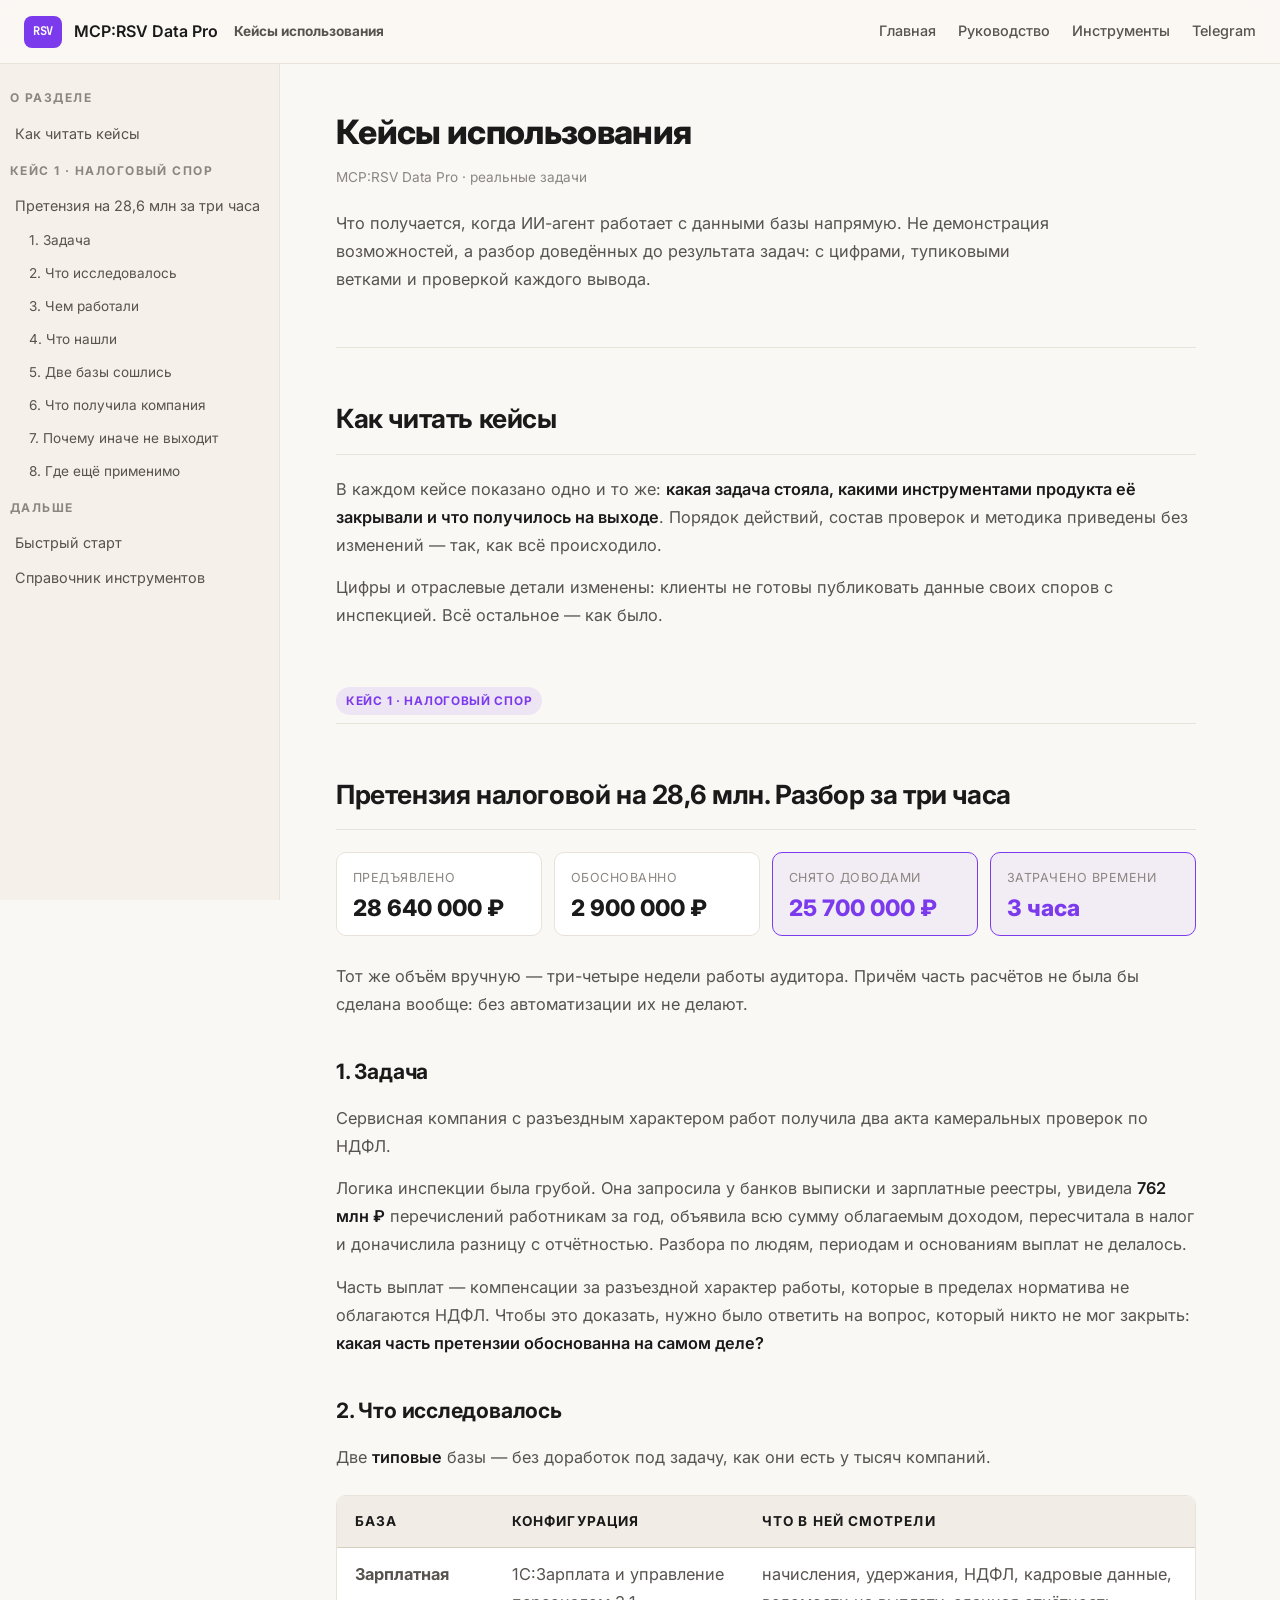
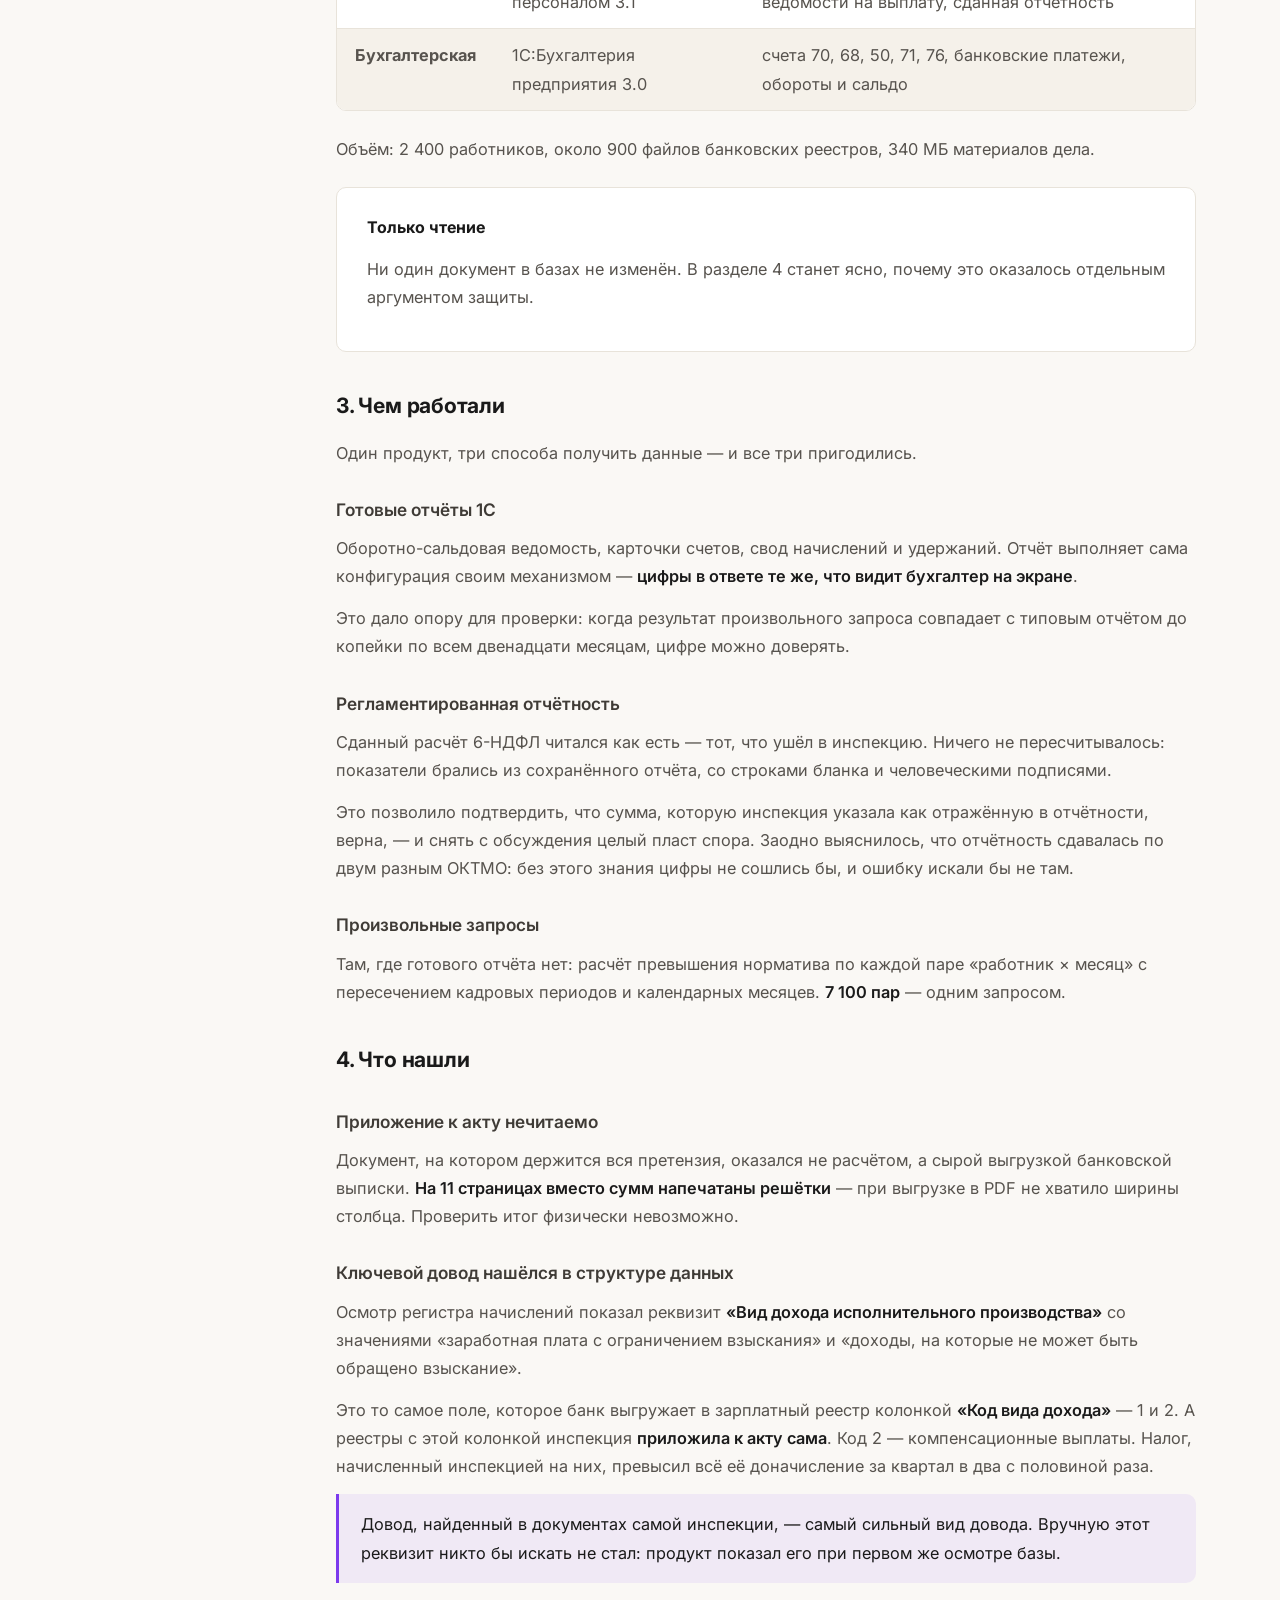
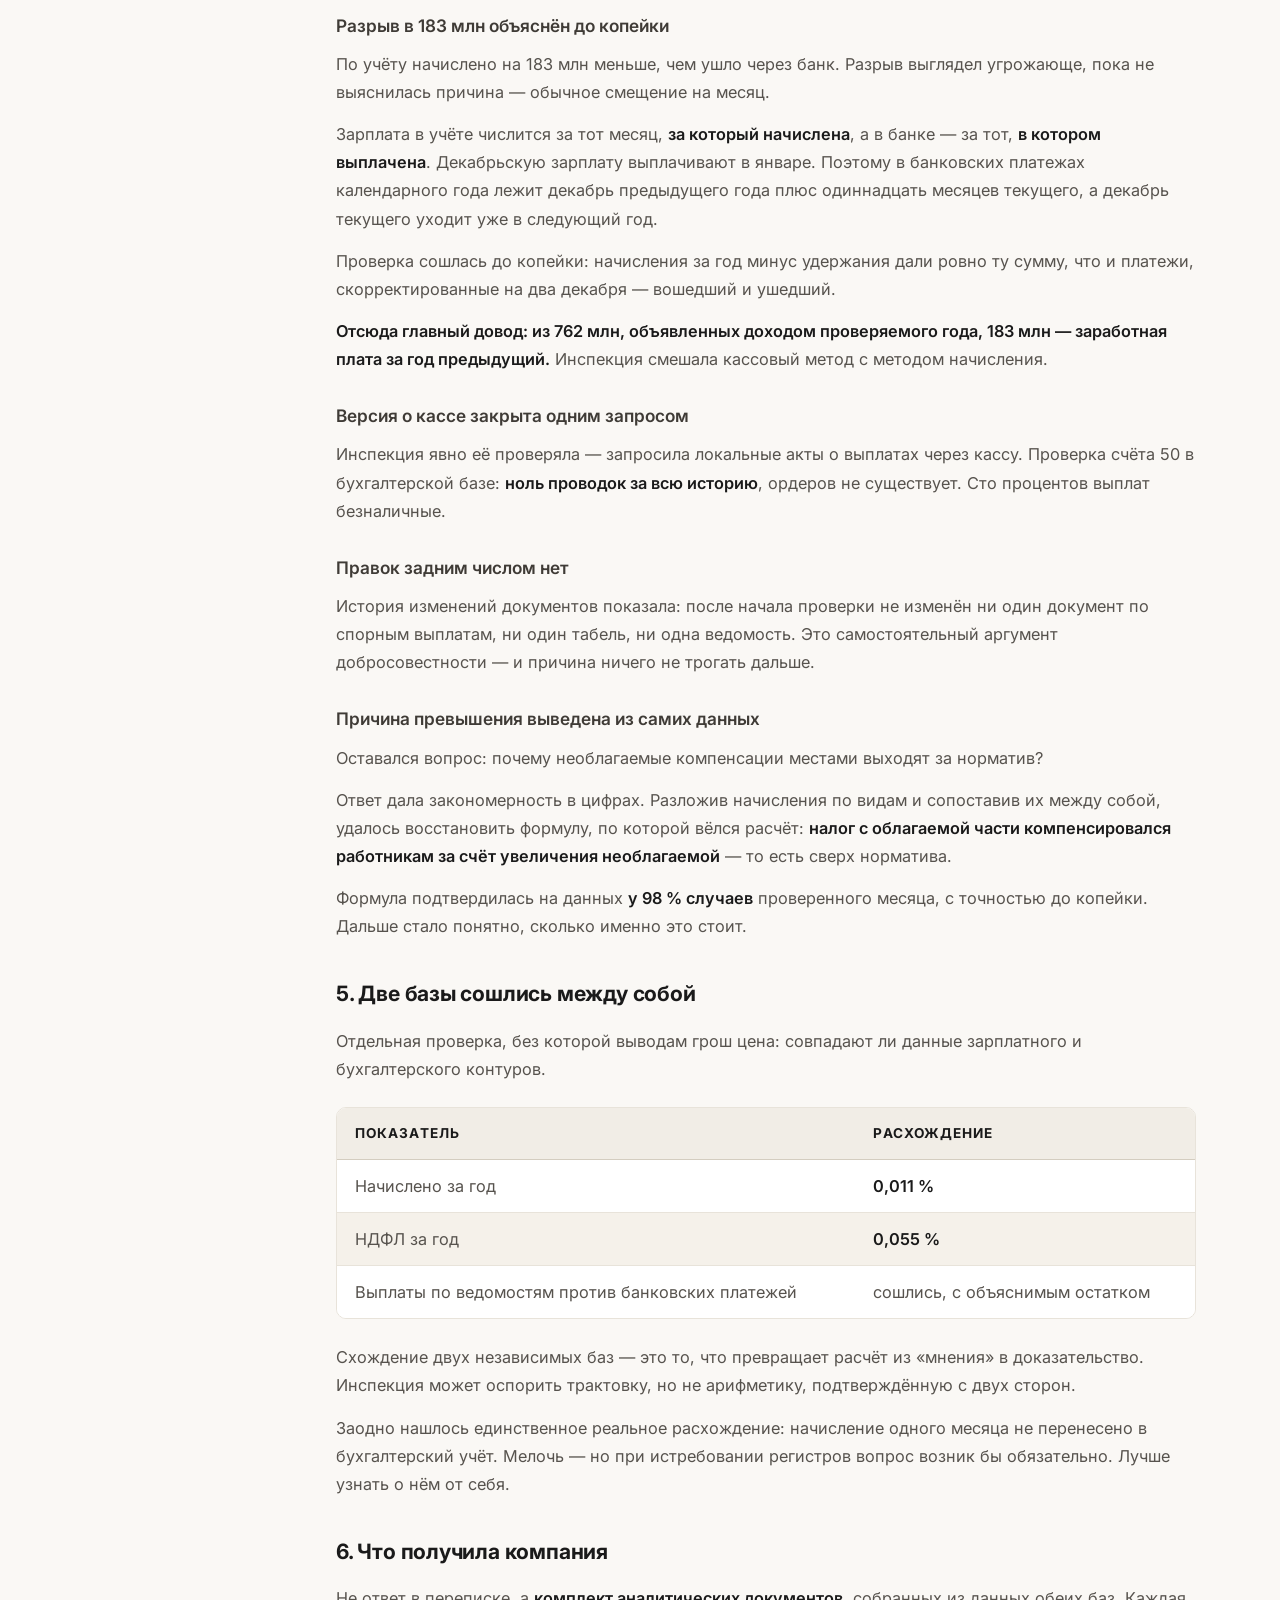
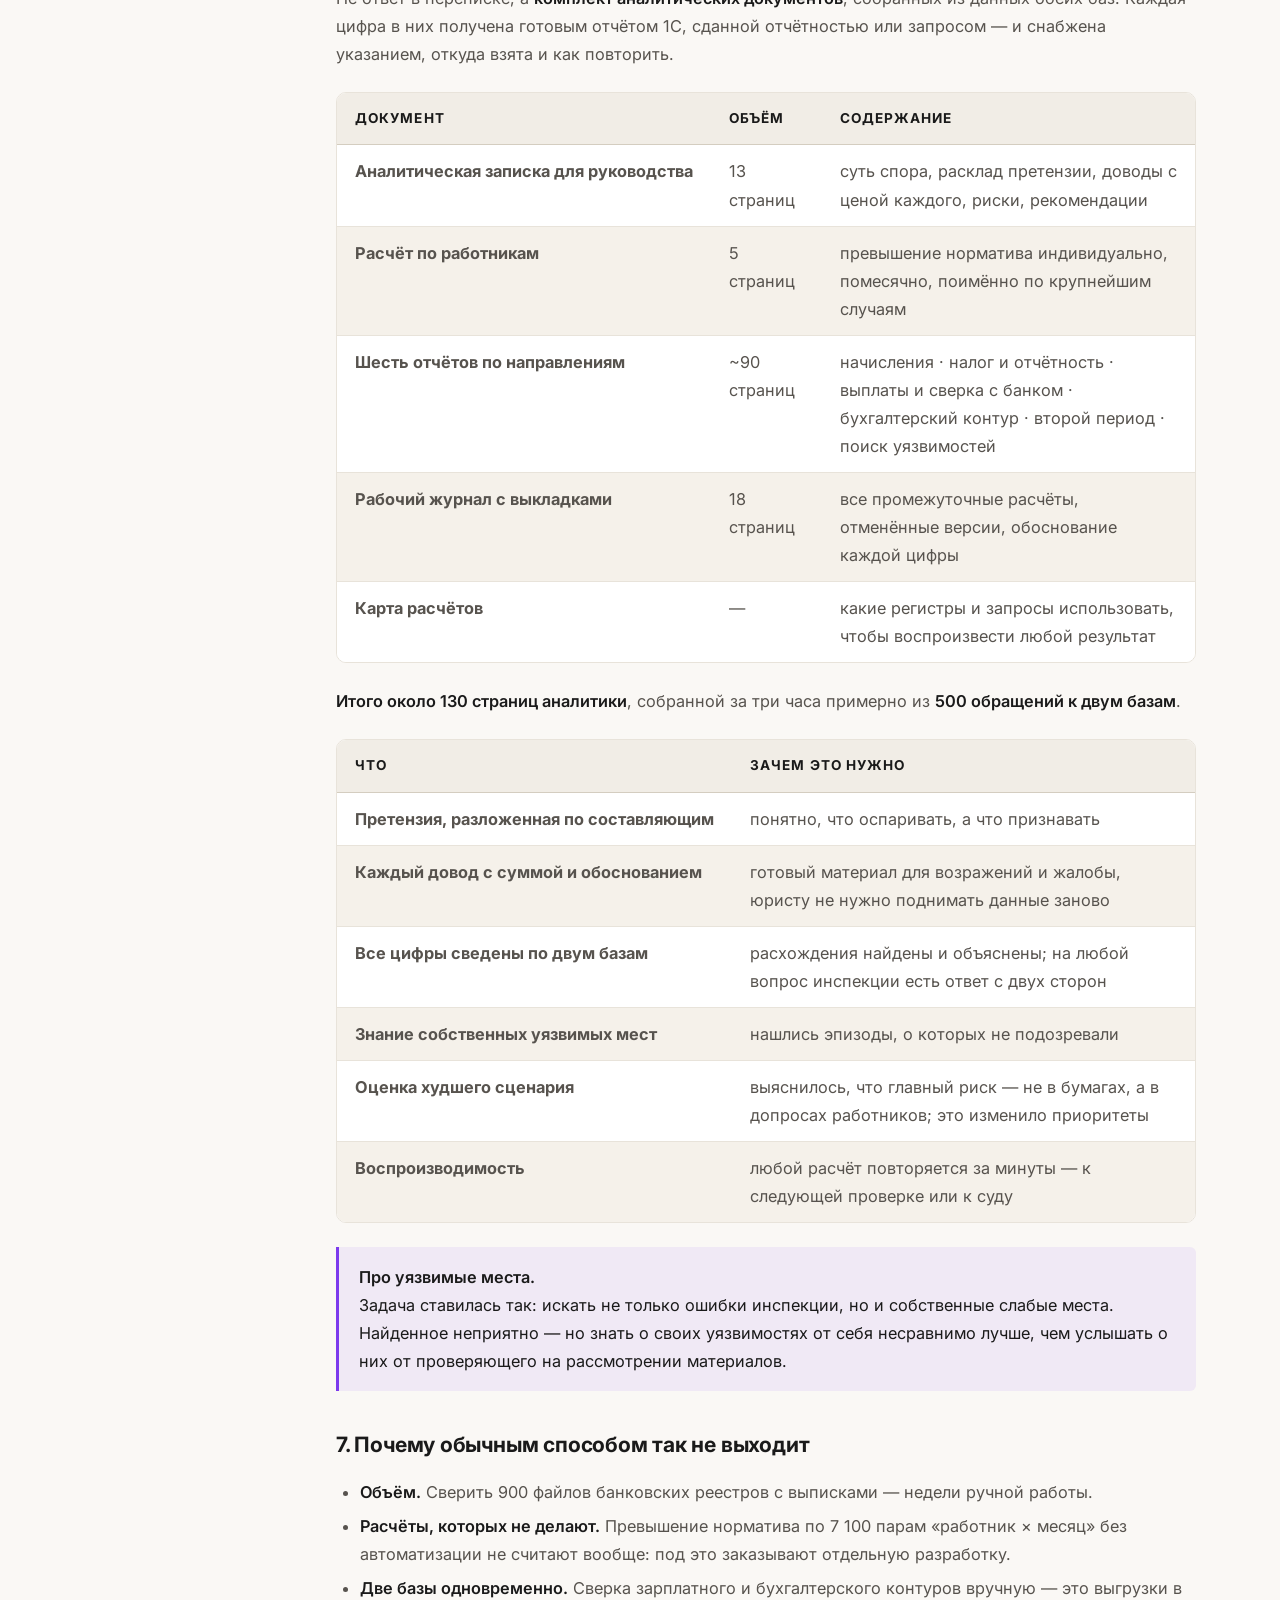
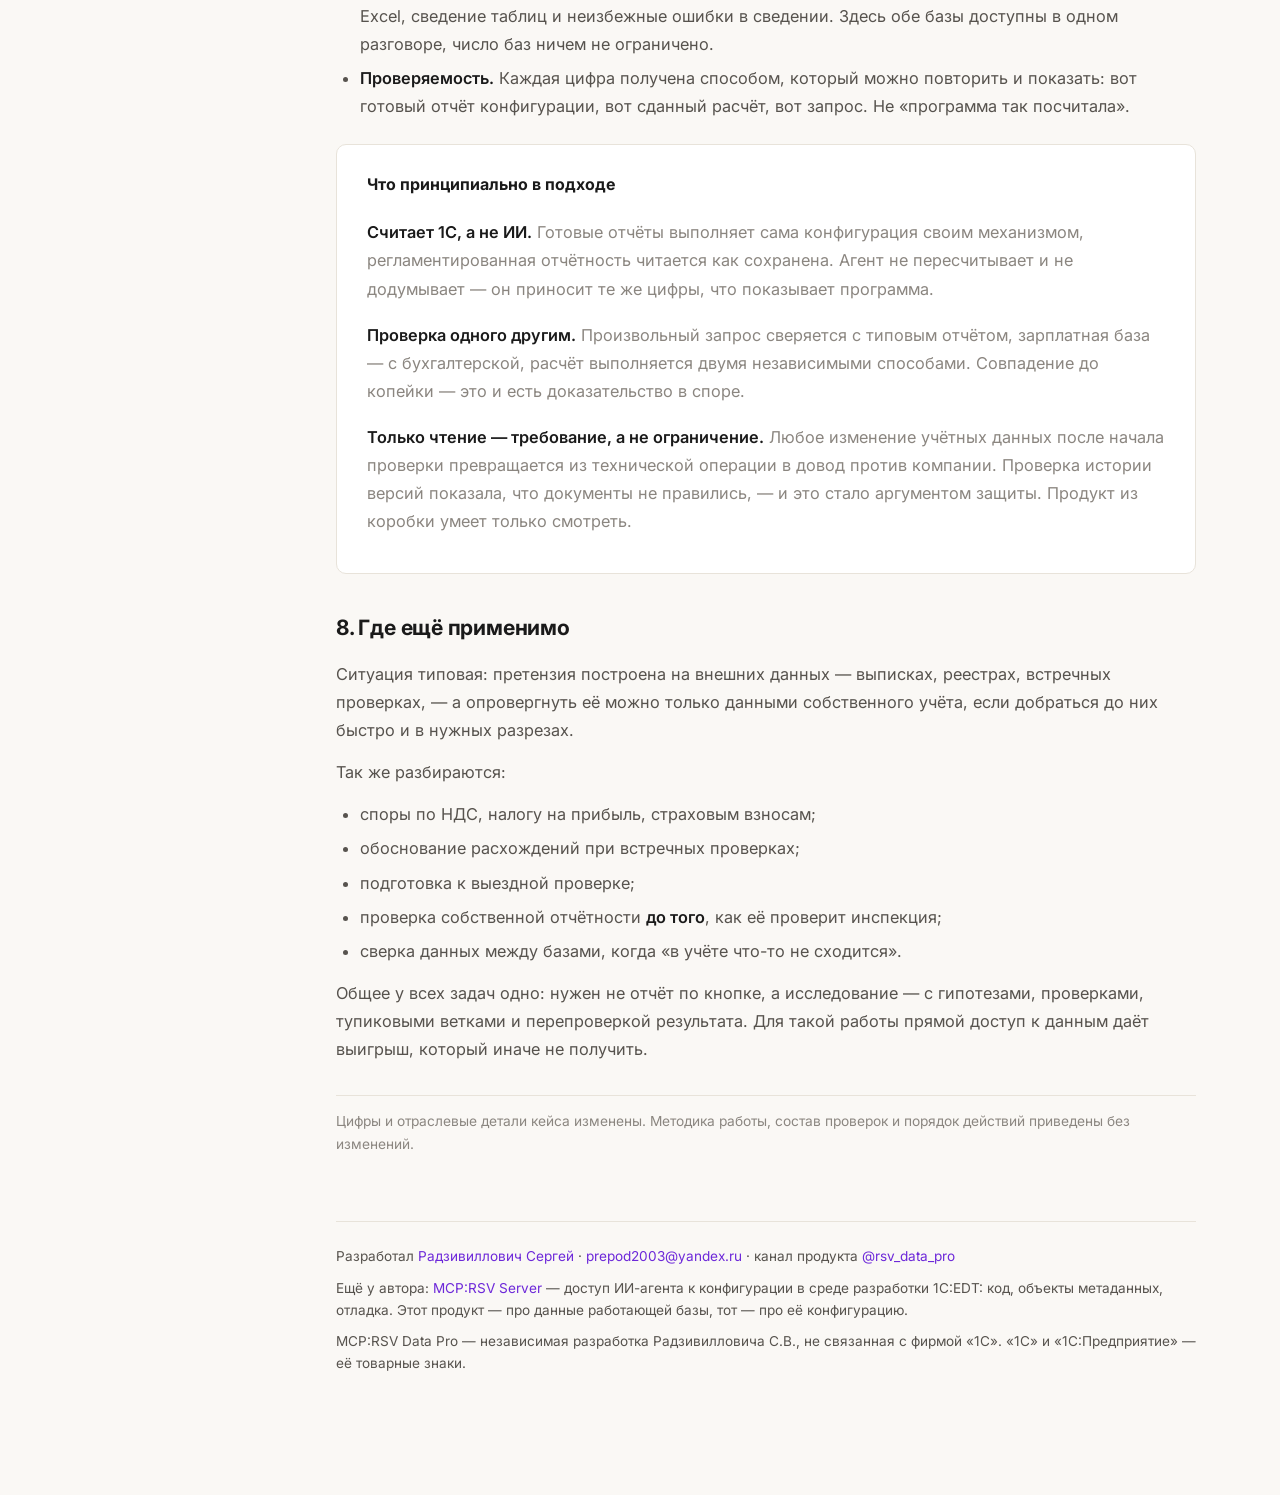
==== commit 71257f6e: "Сайт MCP:RSV Data Pro 2.3.0" ====
--- a/cases.html
+++ b/cases.html
@@ -35,7 +35,7 @@
 
 <header class="header">
   <div class="header-inner">
-    <div style="display:flex;align-items:center;gap:16px;">
+    <div class="header-brand">
       <button class="hamburger" id="hamburger" aria-label="Меню">
         <span></span><span></span><span></span>
       </button>
--- a/assets/docs.css
+++ b/assets/docs.css
@@ -89,6 +89,13 @@
   -webkit-font-smoothing: antialiased;
   -moz-osx-font-smoothing: grayscale;
   overflow-x: hidden;
+  /* Страховка от «страница уехала вбок»: длинное слово (термин, имя файла, адрес),
+     которое не помещается в строку ЦЕЛИКОМ, переносится внутри слова, а не тащит за
+     собой всю страницу. Именно break-word, а не anywhere: на расчёт ширин колонок и
+     сеток он не влияет, поэтому таблицы и раскладка остаются прежними. Широкое
+     содержимое (таблицы, блоки кода, деревья) по-прежнему ездит внутри своей рамки —
+     .table-wrap, pre и .tree-block с overflow-x: auto. */
+  overflow-wrap: break-word;
 }
 
 a {
@@ -129,6 +136,17 @@
   display: flex;
   align-items: center;
   justify-content: space-between;
+  gap: 20px;             /* название и ссылки никогда не смыкаются вплотную */
+  min-width: 0;
+}
+
+/* Левая группа шапки: кнопка меню + логотип. Раньше задавалась инлайном в каждой
+   странице — из-за этого её отступы нельзя было ужать на узком экране. */
+.header-brand {
+  display: flex;
+  align-items: center;
+  gap: 16px;
+  min-width: 0;          /* даёт названию ужаться, а не выдавить ссылки за край */
 }
 
 /* Logo — covers both naming conventions */
@@ -141,12 +159,14 @@
   color: var(--text);
   font-weight: 700;
   font-size: var(--fs-md);
+  min-width: 0;
 }
 .header-logo-badge,
 .logo-badge {
   display: inline-flex;
   align-items: center;
   justify-content: center;
+  flex: 0 0 auto;
   min-width: 38px;
   height: 32px;
   padding: 0 8px;
@@ -162,11 +182,17 @@
   font-size: var(--fs-base);
   font-weight: 600;
   color: var(--text);
+  /* Название продукта — одной строкой всегда. Раньше на узком экране оно рвалось
+     на «MCP:RSV» и «Data Pro» и вылезало за высоту шапки. */
+  white-space: nowrap;
+  overflow: hidden;
+  text-overflow: ellipsis;
 }
 .header-subtitle {
   font-size: var(--fs-sm);
   color: var(--text-muted);
   margin-left: 4px;
+  white-space: nowrap;
 }
 
 .header-back {
@@ -192,11 +218,13 @@
   display: flex;
   align-items: center;
   gap: 22px;
+  flex: 0 0 auto;        /* ссылки не сжимаются: либо помещаются целиком, либо скрыты */
 }
 .header-links a {
   color: var(--text-muted);
   font-size: var(--fs-side);
   font-weight: 500;
+  white-space: nowrap;
 }
 .header-links a:hover { color: var(--text); }
 
@@ -904,13 +932,18 @@
   padding: 0;
   margin: 0;
 }
+/* Пункт — это ПРЕДЛОЖЕНИЕ, внутри которого встречаются <code>, <strong> и пояснение
+   <span>. Раньше пункт был флексом: каждый такой тег становился отдельным элементом
+   строки, а строка без переноса не давала им опуститься ниже — на узком экране
+   пояснение уезжало за край и тащило за собой всю страницу (320 px: справочник
+   инструментов был шире экрана на 43 px). Разрешить перенос мало: элементы переносятся
+   целиком, и строка вида «Виден один license» / «, остальных нет» начиналась с запятой.
+   Обычный текстовый поток переносит фразу по словам, как и положено предложению. */
 .help-box li,
 .limitations li {
   padding: 6px 0;
   font-size: var(--fs-body);
   color: var(--text-muted);
-  display: flex;
-  gap: 8px;
 }
 .help-box li .hint { color: var(--text-dim); }
 .limitations li { color: var(--text-dim); }
@@ -974,6 +1007,9 @@
   .hamburger,
   .menu-toggle { display: flex; }
   .header-subtitle { display: none; }
+  /* На планшете и телефоне «Главная» лишняя: на главную ведёт сам логотип слева */
+  .header-links a.hide-mobile { display: none; }
+  .header { padding: 0 18px; }
 
   h1 { font-size: 1.65rem; }
   h2 { font-size: 1.35rem; }
@@ -983,11 +1019,31 @@
   .tree-block { padding: 18px 20px; font-size: 0.84rem; }
 }
 
+/* Телефон. Ссылки шапки целиком не помещаются рядом с названием продукта: на 390 px
+   название рвалось на две строки, а «Telegram» уходил за край экрана. Поэтому на узком
+   экране в шапке остаётся только логотип с названием, а переходы между страницами живут
+   в боковом меню (кнопка ☰) и в подвале страницы. */
+@media (max-width: 660px) {
+  .header { padding: 0 14px; }
+  .header-inner { gap: 12px; }
+  .header-brand { gap: 10px; }
+  .header-links { display: none; }
+
+  .logo { gap: 9px; }
+  .header-logo-badge,
+  .logo-badge { min-width: 34px; height: 30px; padding: 0 7px; }
+  .hamburger { padding: 7px 9px; }
+}
+
 @media (max-width: 600px) {
-  .header-back,
-  .header-links a.hide-mobile { display: none; }
+  .header-back { display: none; }
   .main { padding: 22px 16px 60px; }
   pre { padding: 14px 18px; font-size: 0.84rem; }
+
+  /* Поля в 30 px съедали пятую часть экрана телефона — текст оставался в узком
+     колодце. На широком экране поля прежние. */
+  .help-box,
+  .limitations { padding: 20px 18px; }
 
   .profiles-table,
   .modes-table,
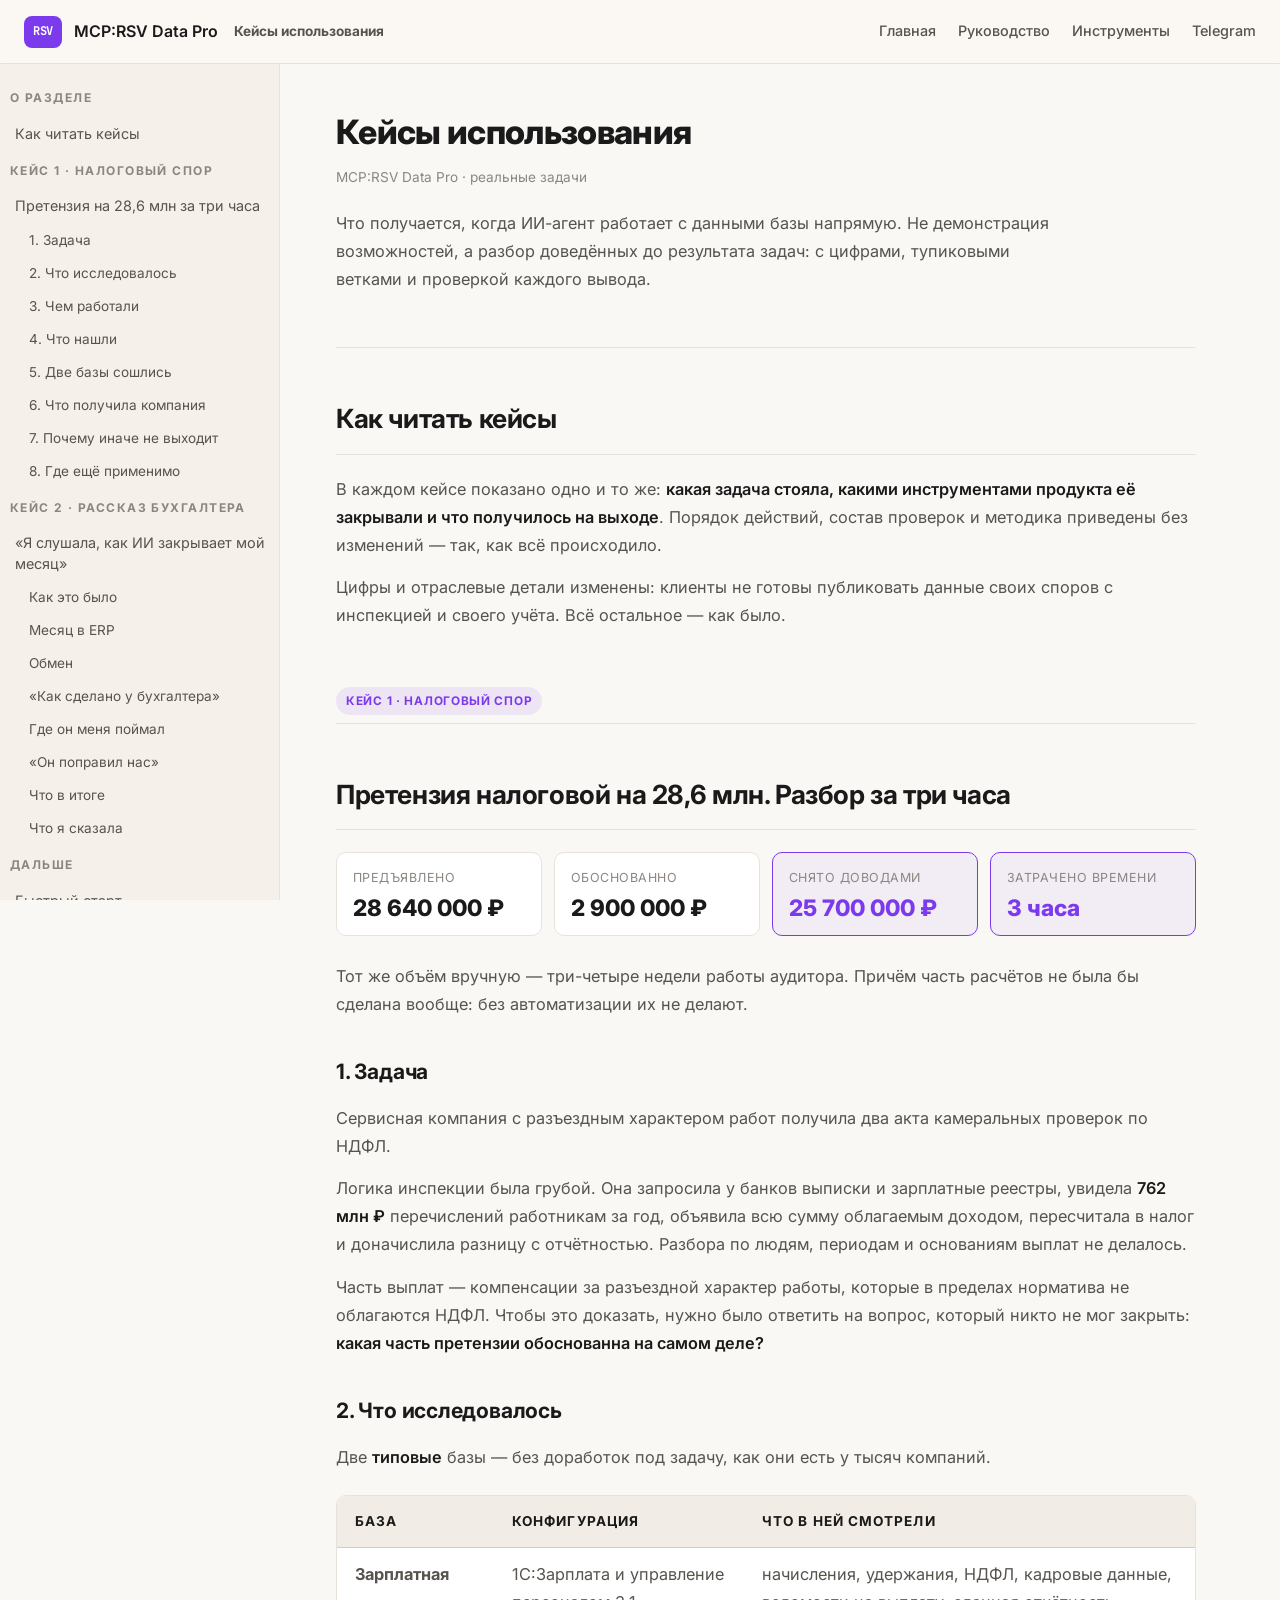
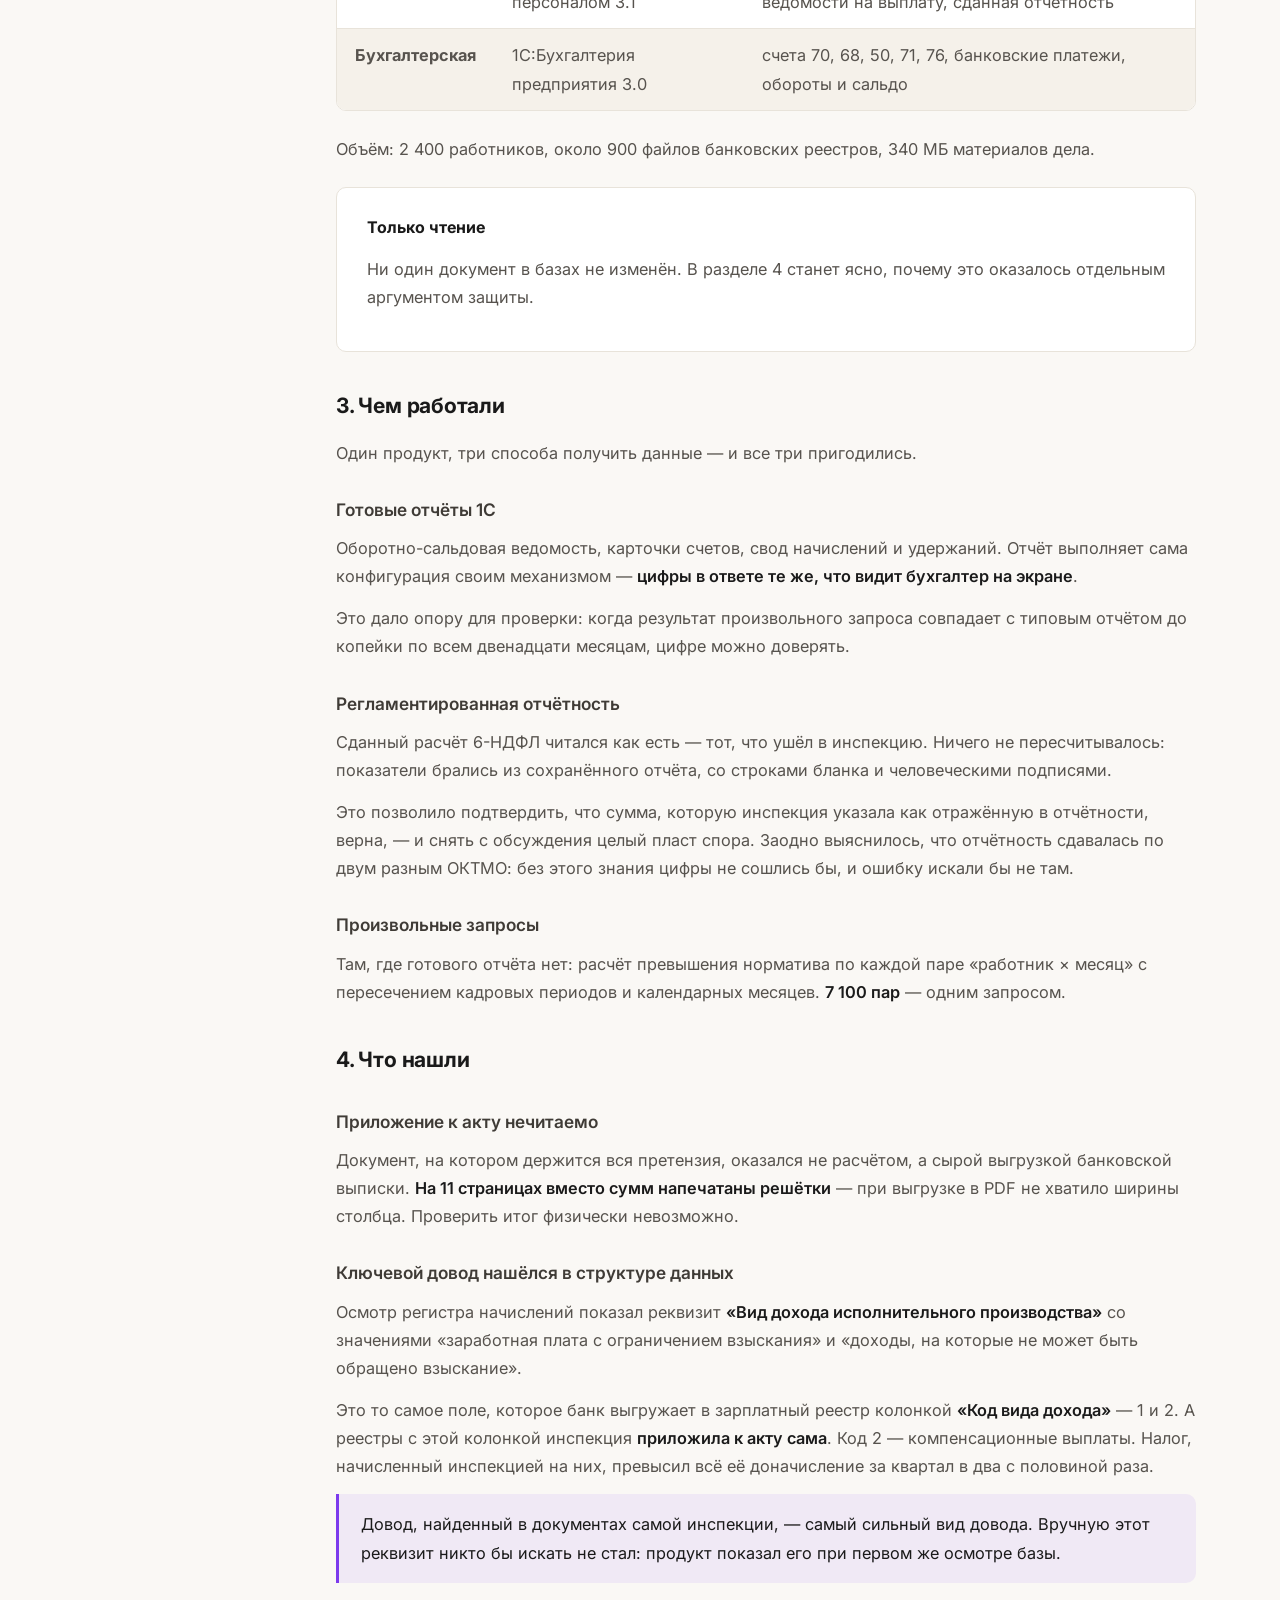
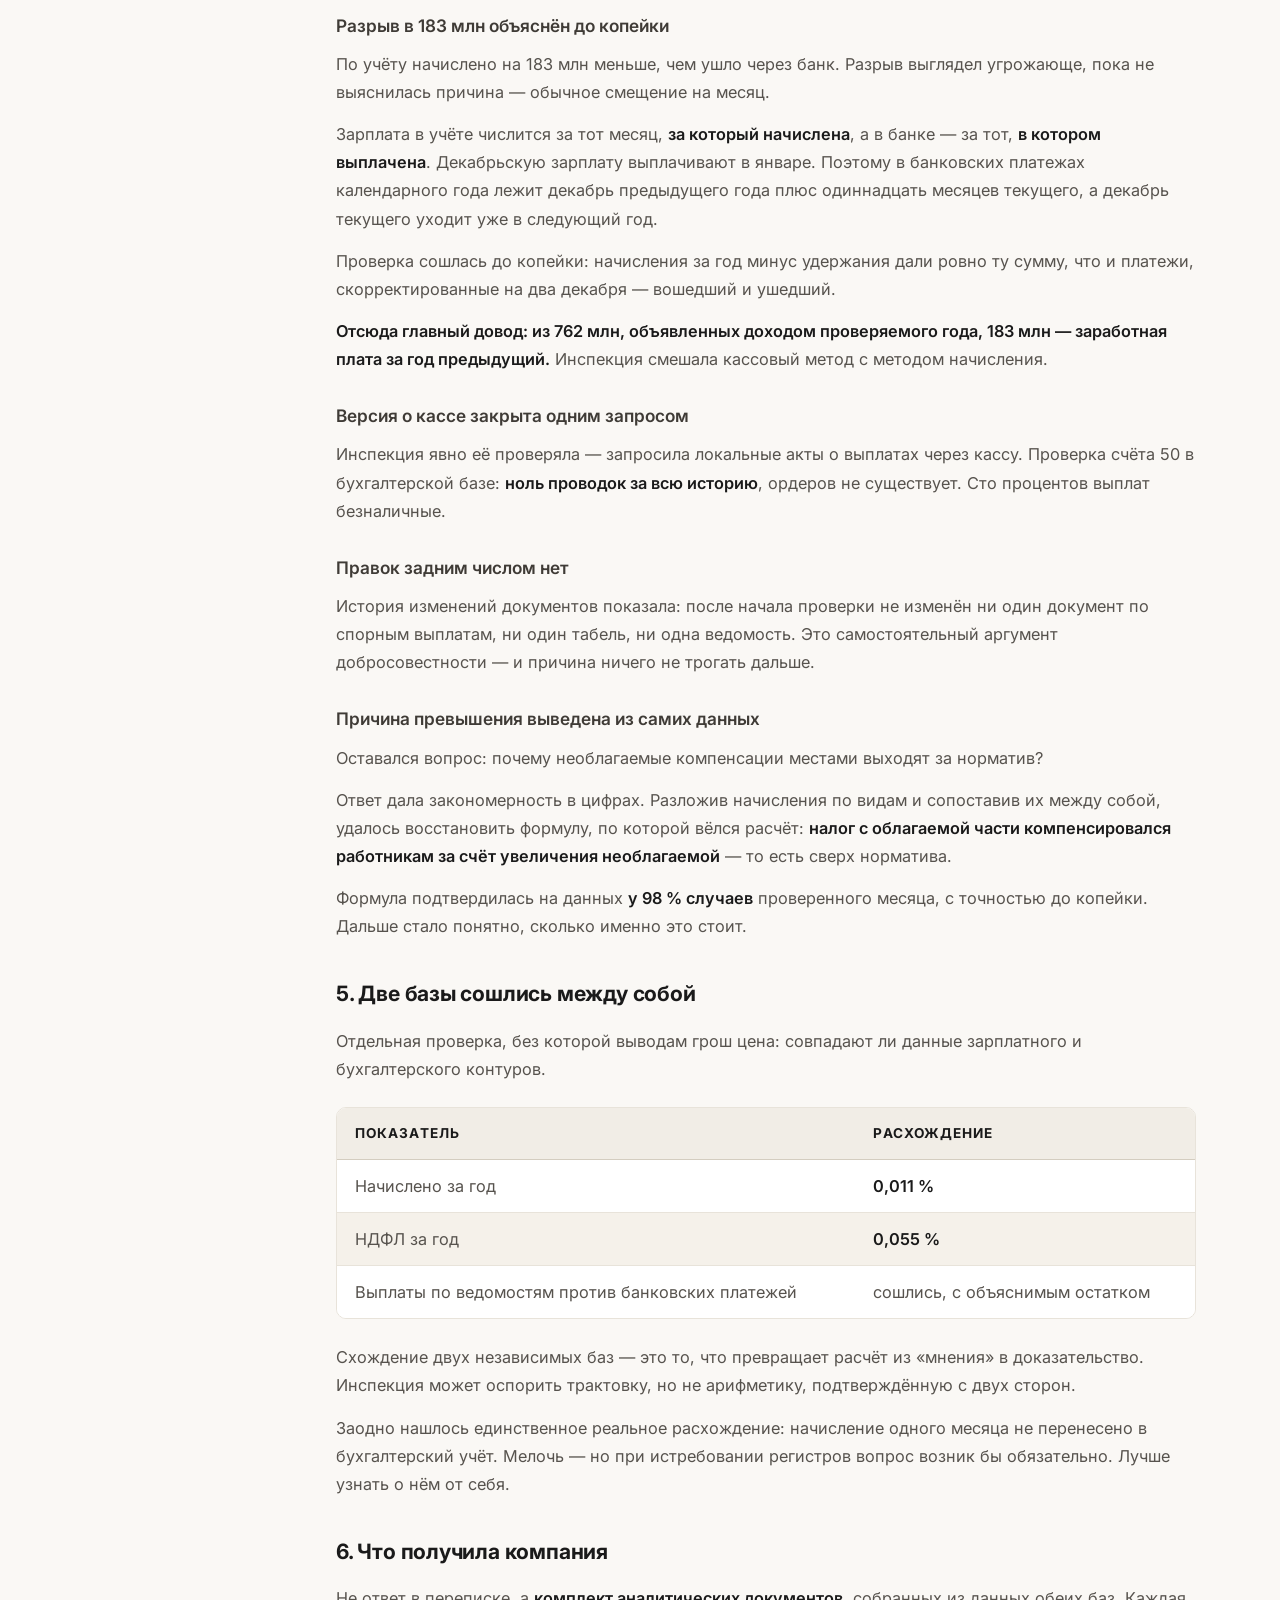
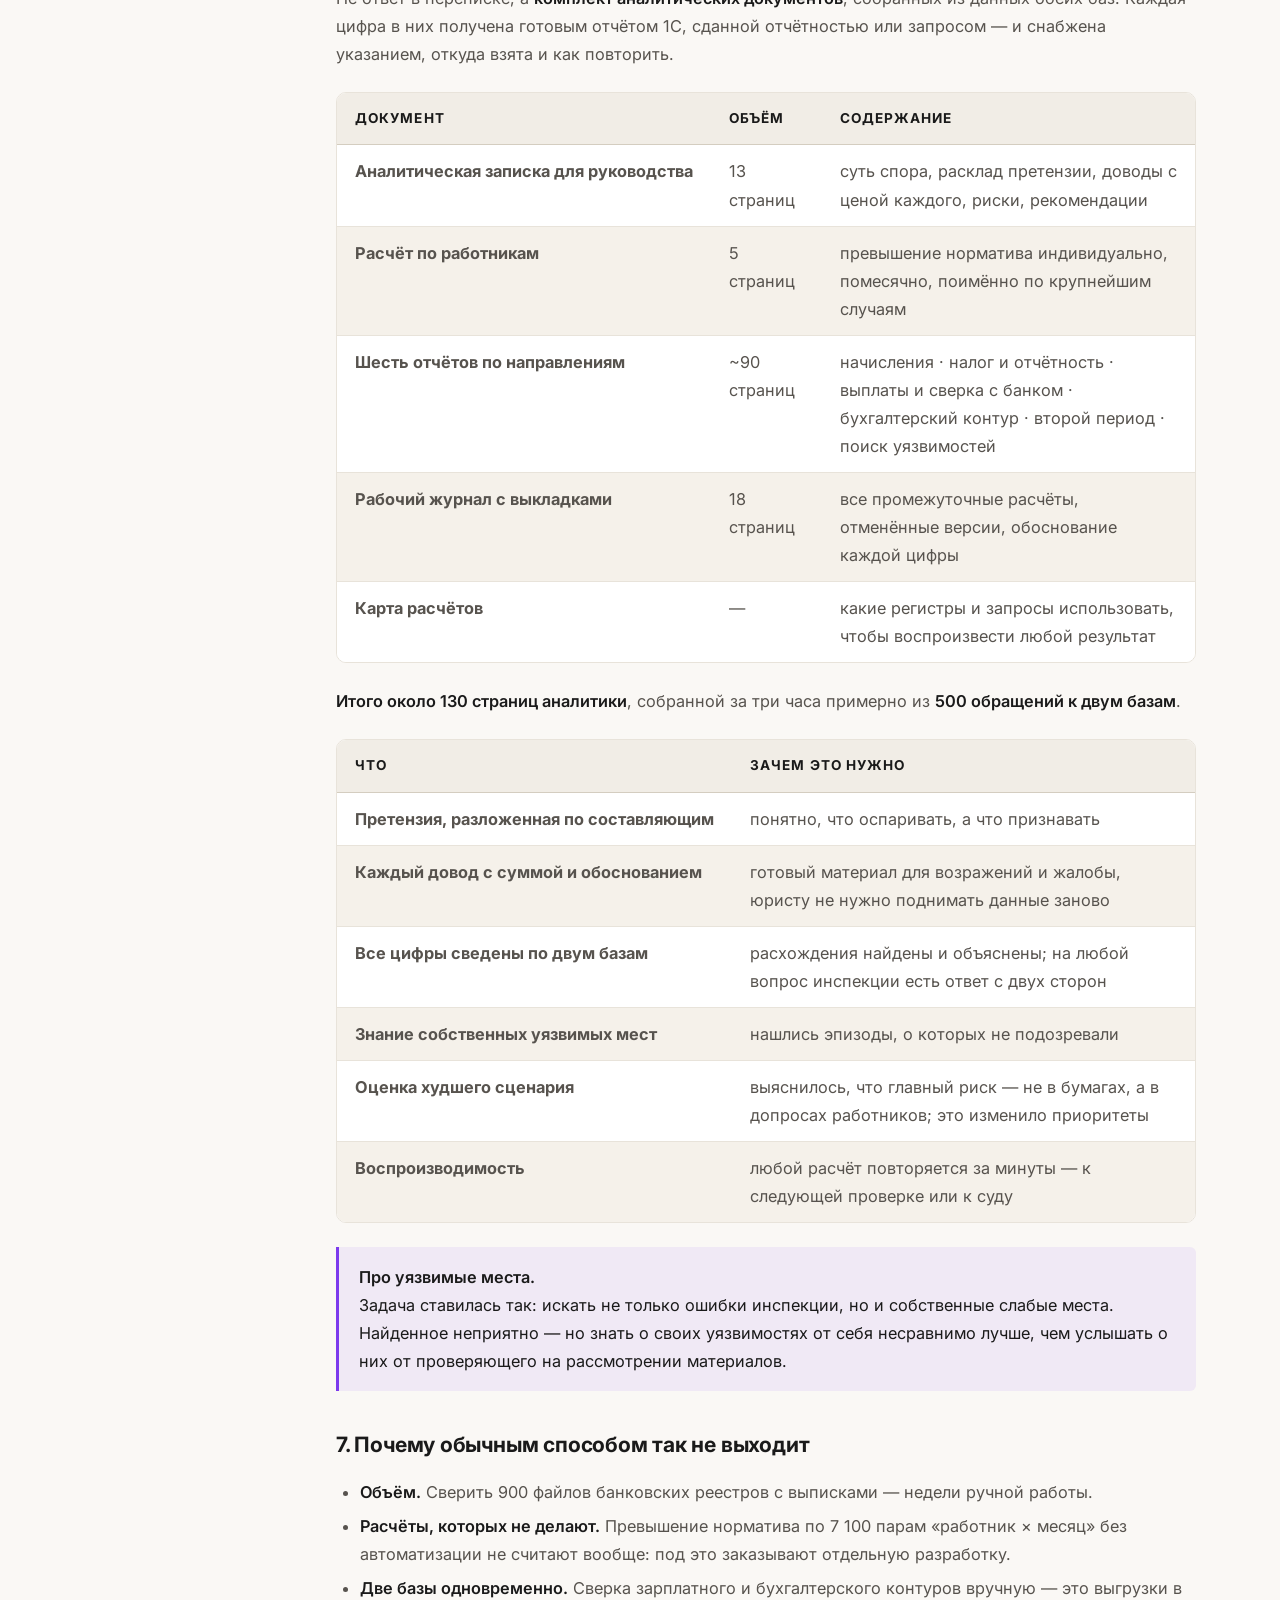
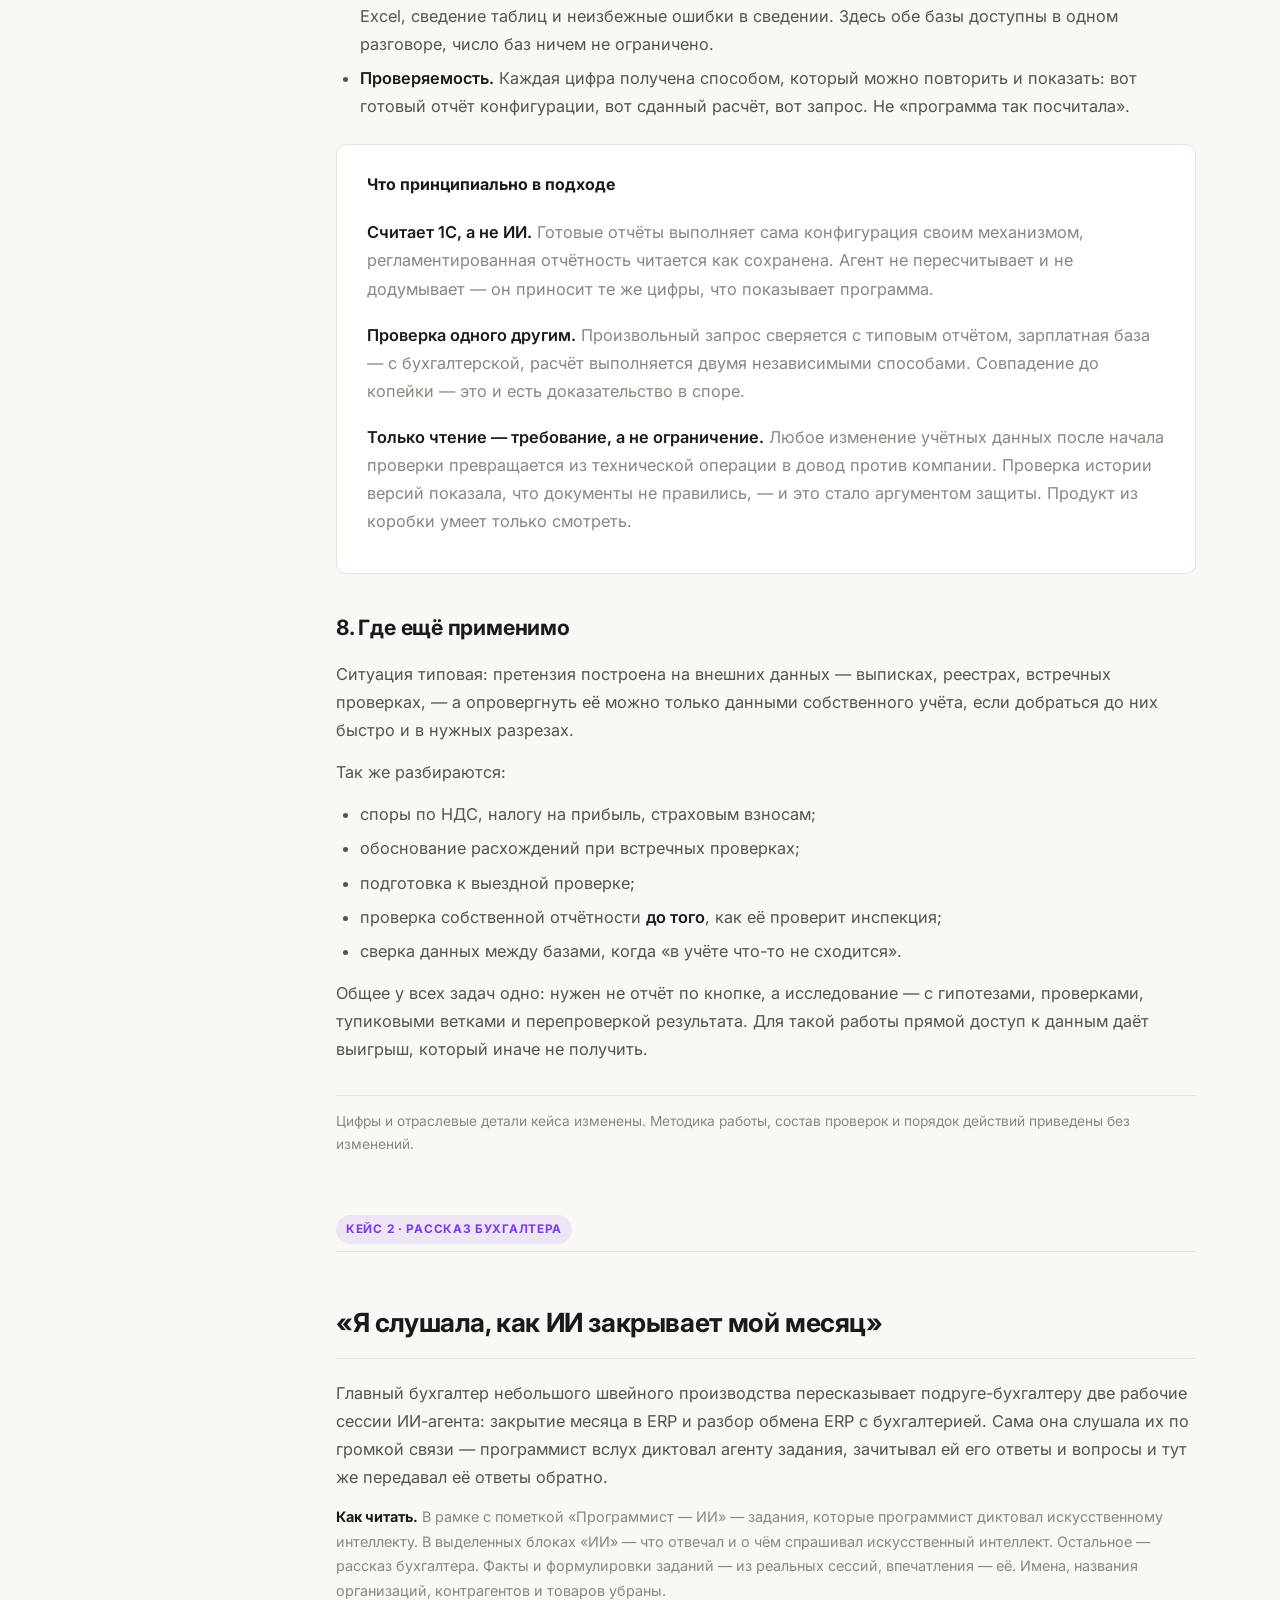
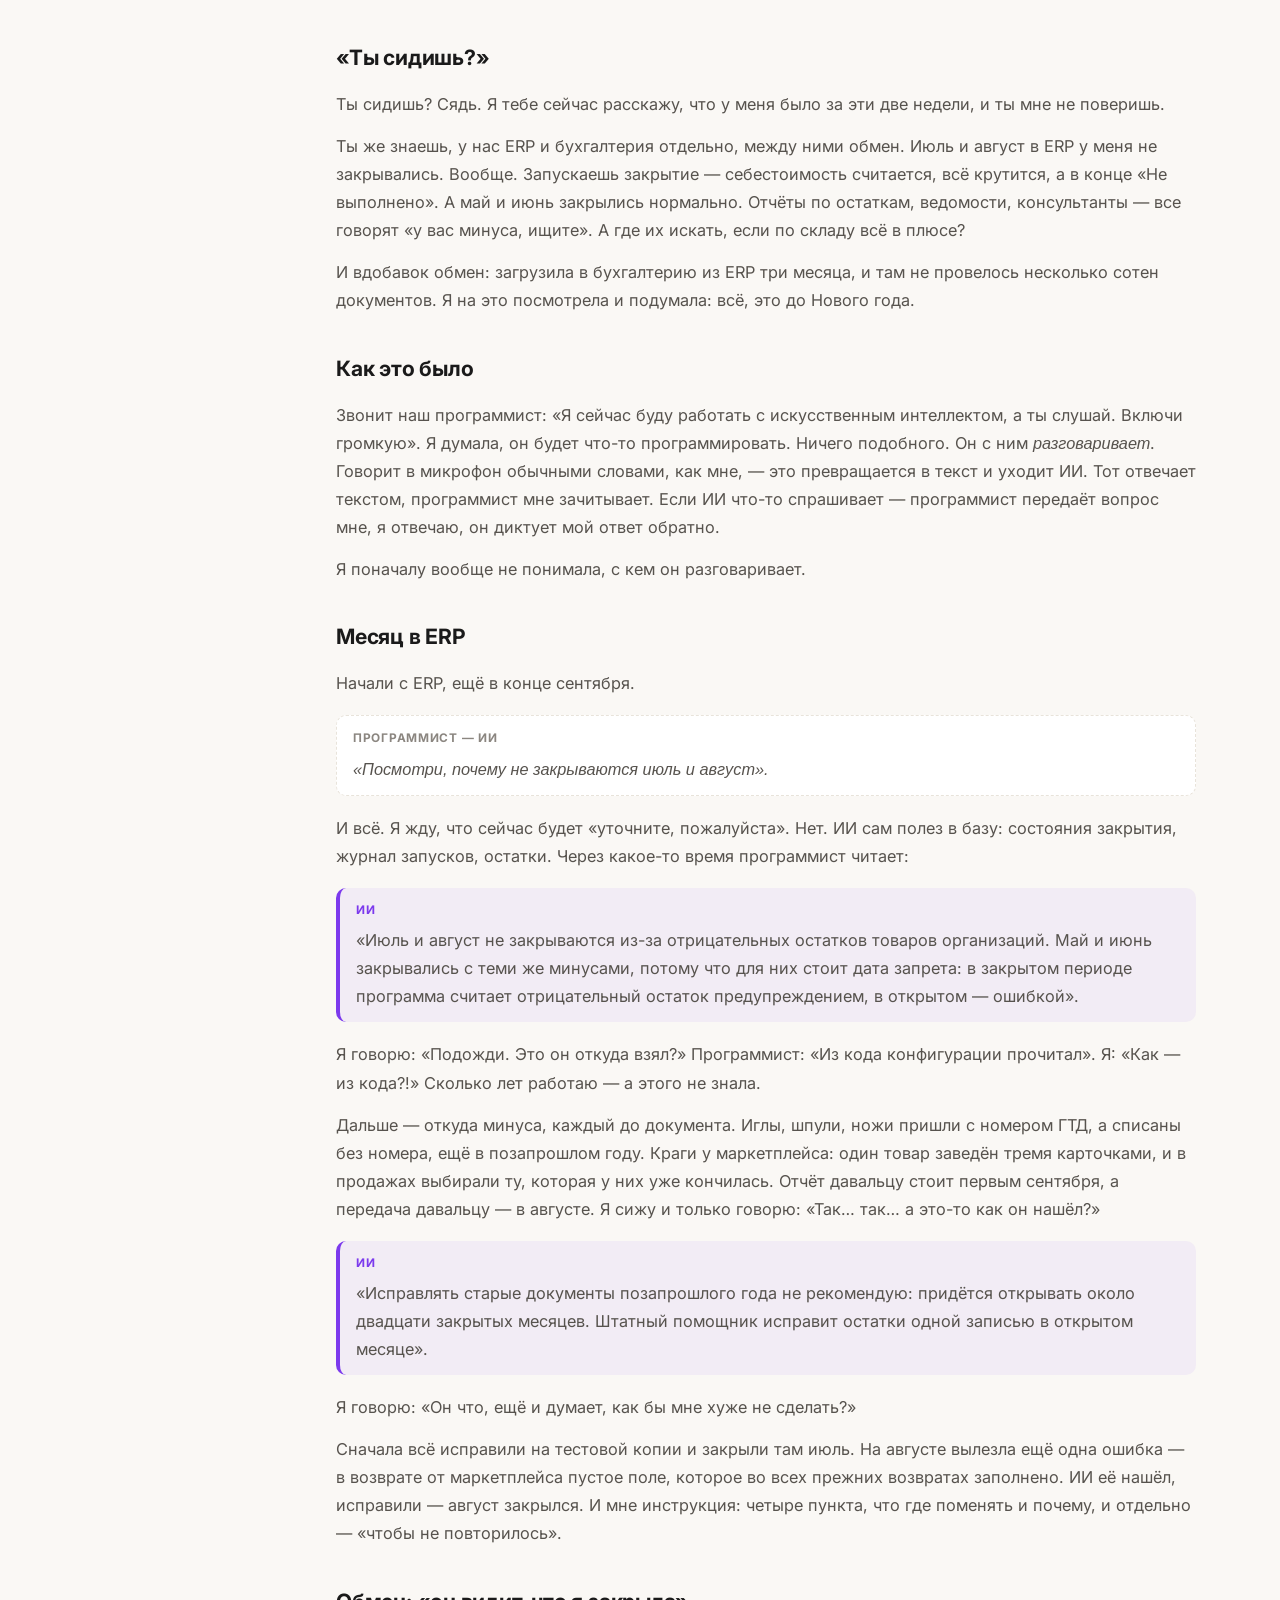
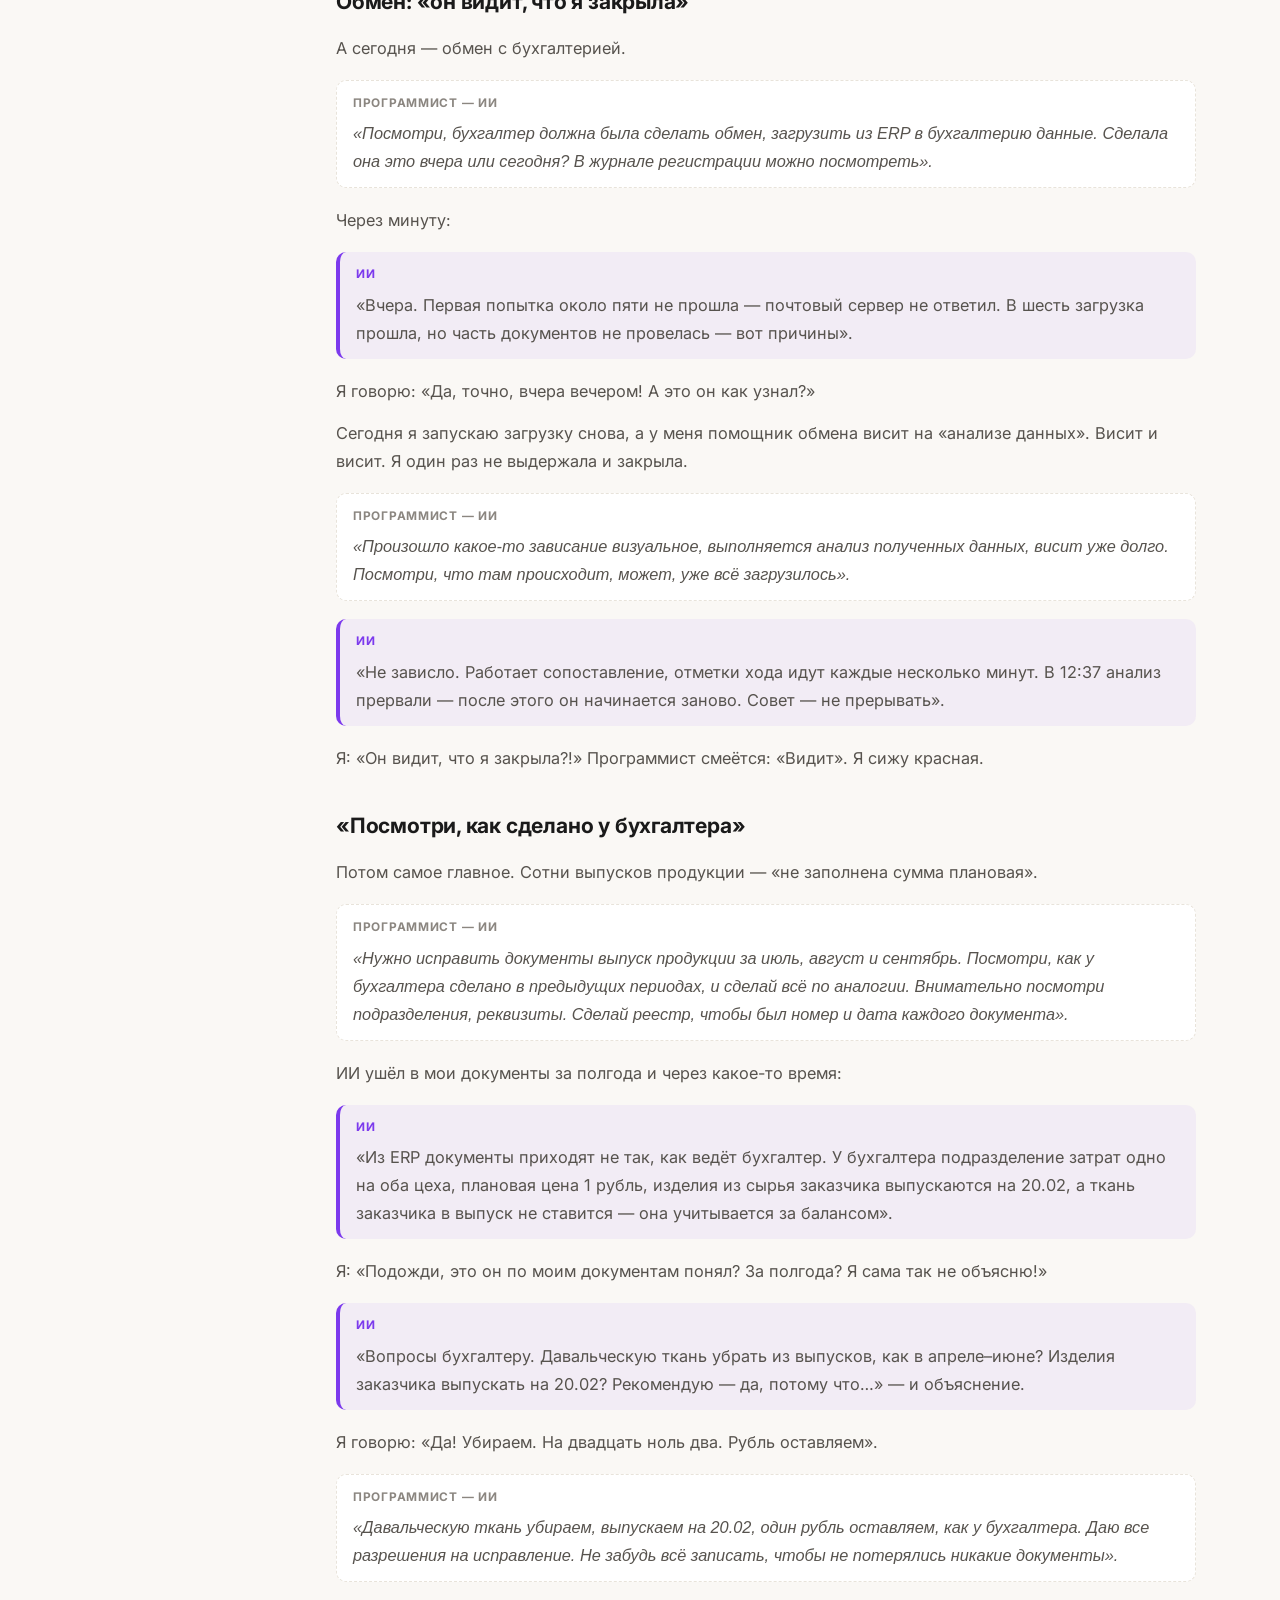
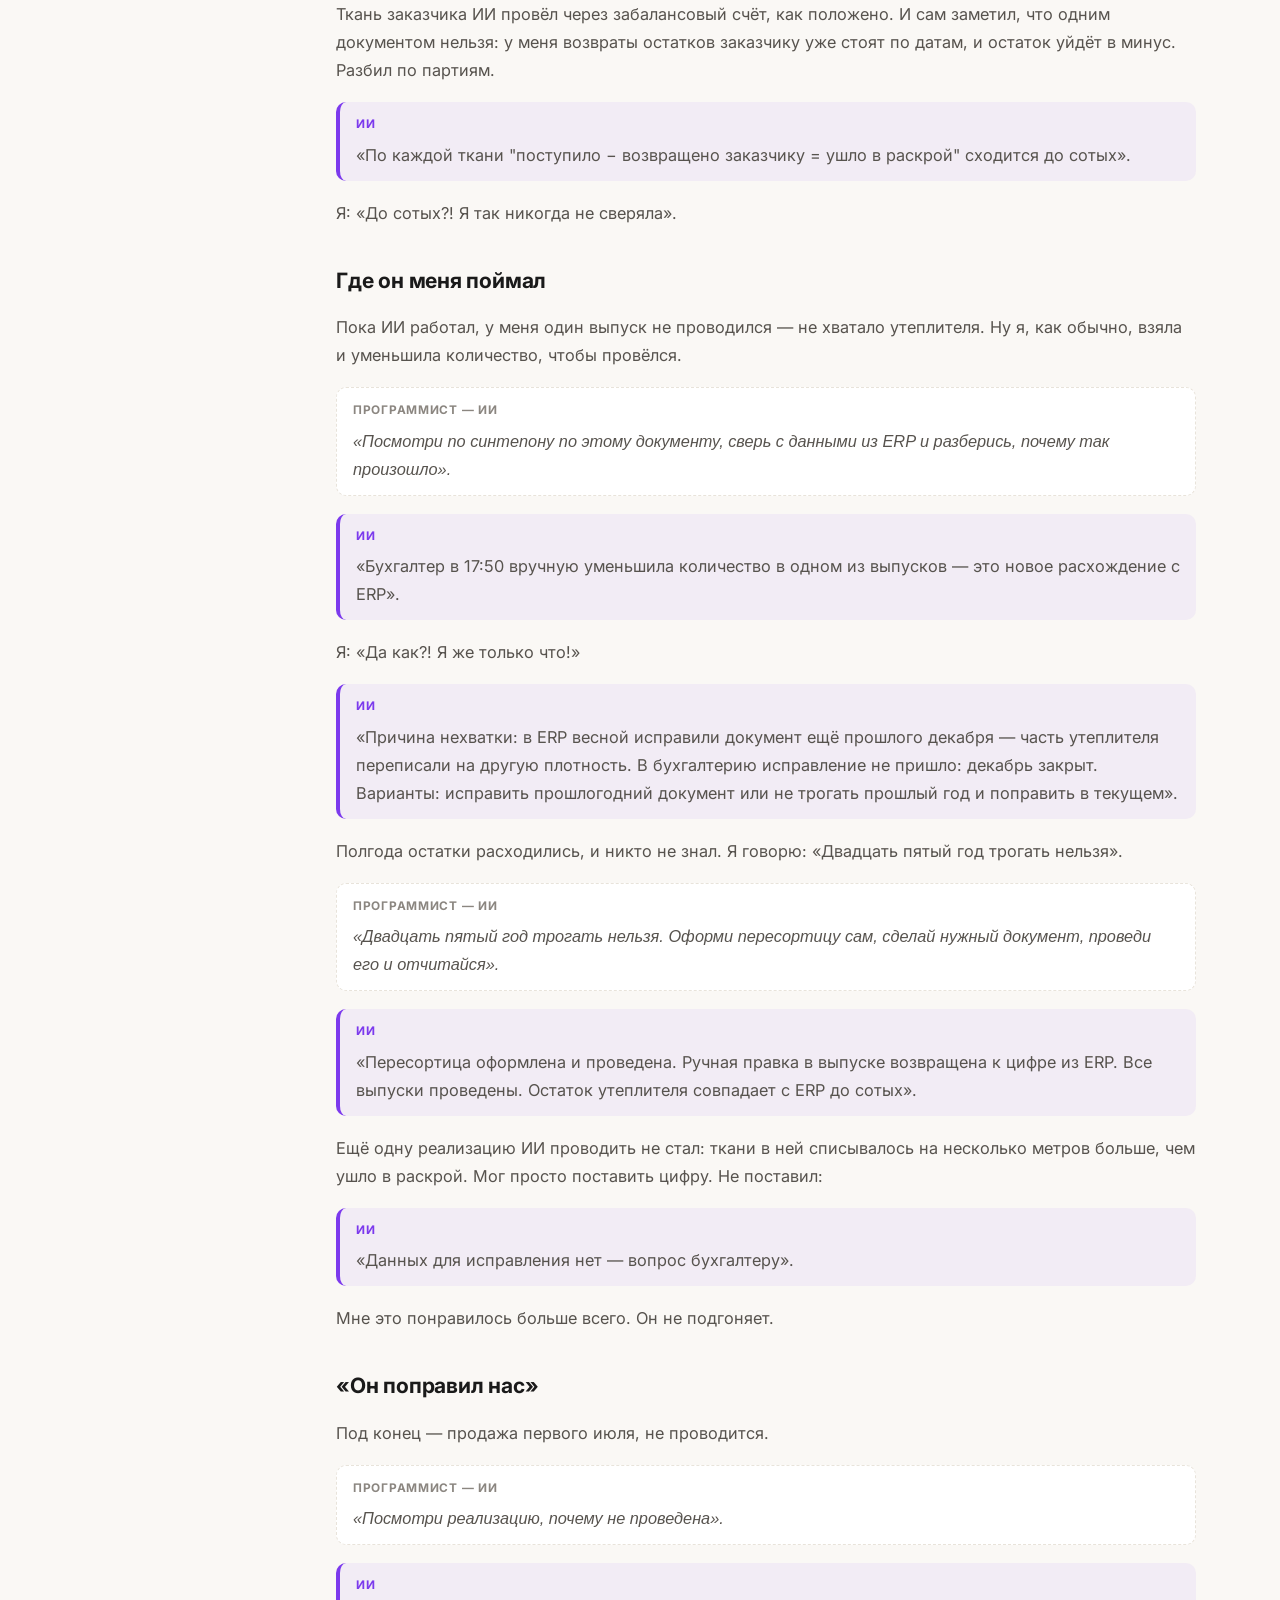
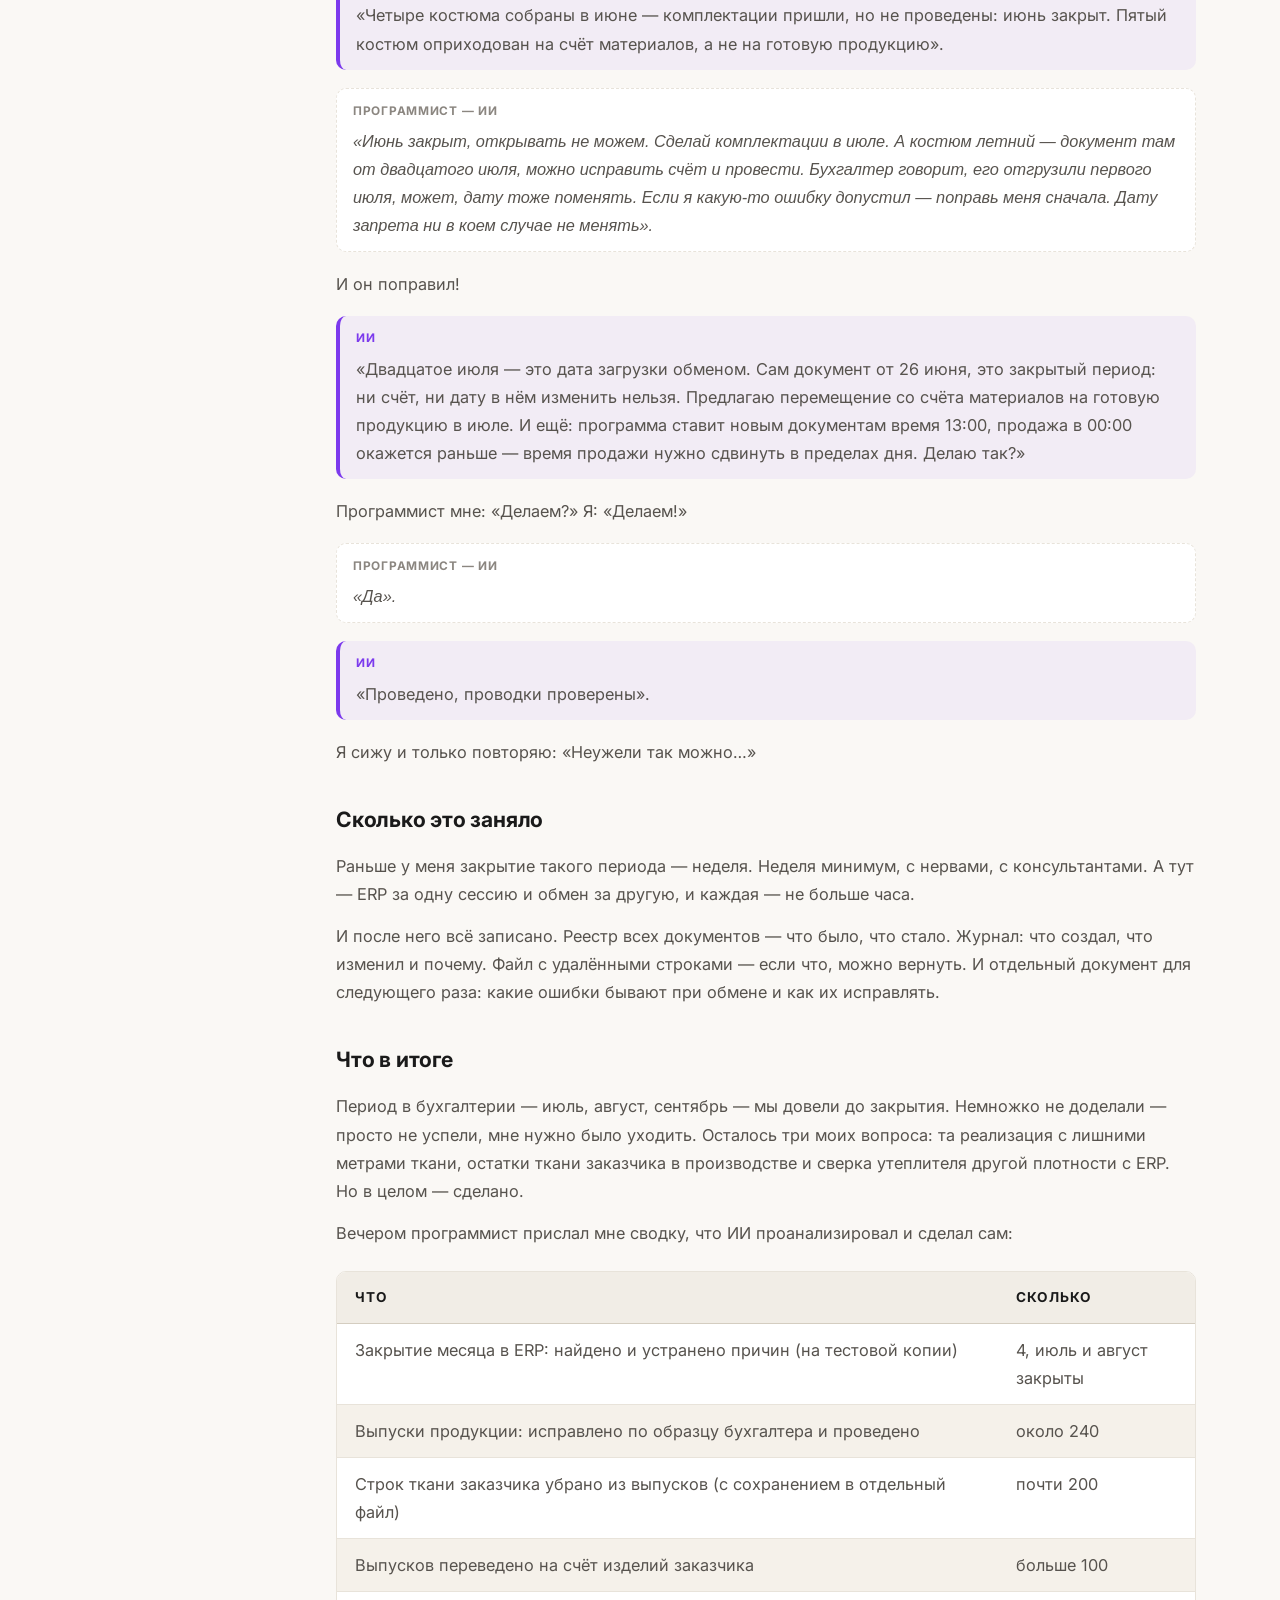
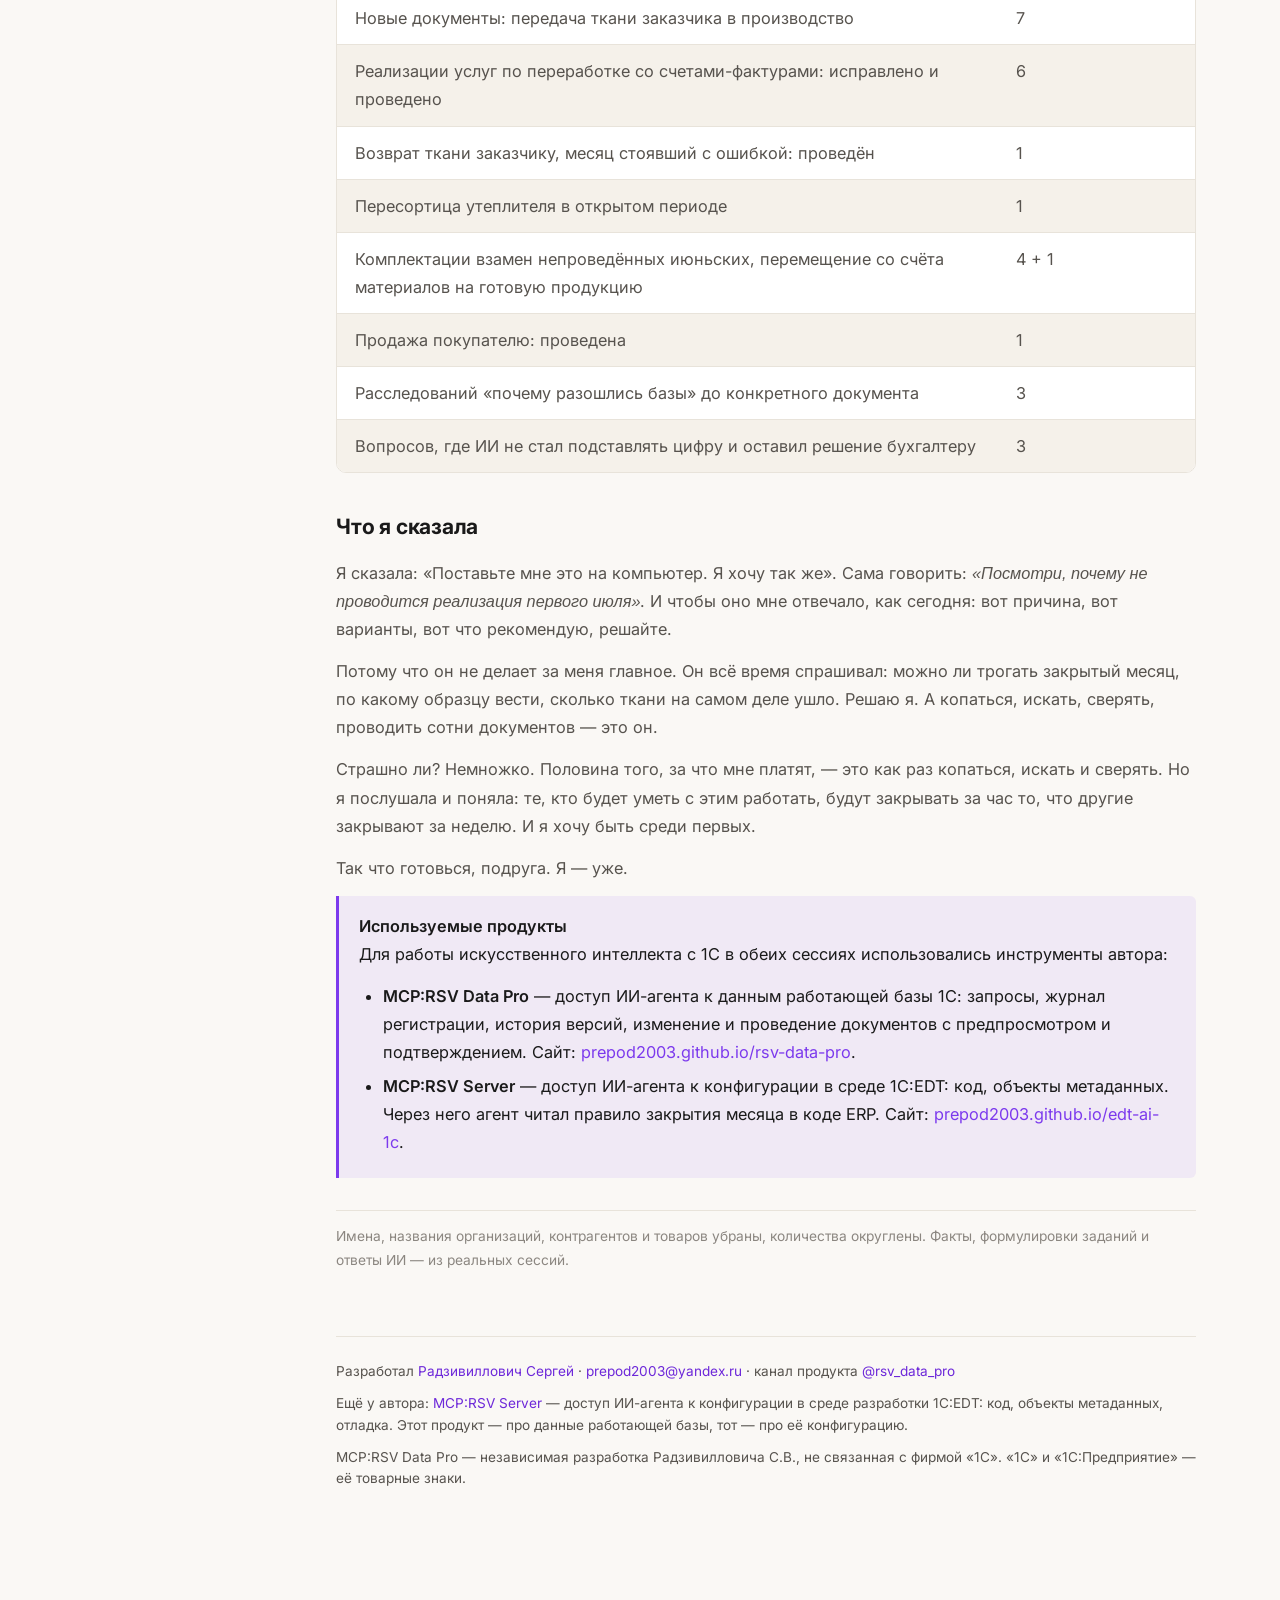
==== commit ee47eb95: "Сайт MCP:RSV Data Pro 2.12.0" ====
--- a/cases.html
+++ b/cases.html
@@ -4,7 +4,7 @@
   <meta charset="UTF-8">
   <meta name="viewport" content="width=device-width, initial-scale=1.0">
   <title>Кейсы использования — MCP:RSV Data Pro</title>
-  <meta name="description" content="Реальные задачи, решённые с MCP:RSV Data Pro: налоговый спор на 28,6 млн разобран за три часа по данным двух типовых баз 1С — ЗУП и Бухгалтерии.">
+  <meta name="description" content="Реальные задачи, решённые с MCP:RSV Data Pro: налоговый спор на 28,6 млн разобран за три часа по данным ЗУП и Бухгалтерии; рассказ бухгалтера о том, как ИИ-агент закрыл месяц в ERP и разобрал обмен с Бухгалтерией — по часу на сессию.">
   <link rel="icon" type="image/svg+xml" href="favicon.svg">
   <link rel="preconnect" href="https://fonts.googleapis.com">
   <link rel="preconnect" href="https://fonts.gstatic.com" crossorigin>
@@ -29,6 +29,21 @@
     .case-tag + h2{margin-top:10px;}
     .case-note{font-size:.86rem;color:var(--text-dim);border-top:1px solid var(--border);
       margin-top:32px;padding-top:14px;}
+    /* Кто говорит: задание программиста ИИ — курсивом с меткой */
+    .say-prompt{margin:18px 0;padding:12px 16px;border-radius:10px;background:var(--bg-surface);
+      border:1px dashed var(--border);}
+    .say-prompt .who,.say-ai .who{display:block;font-size:.74rem;font-weight:700;letter-spacing:.06em;
+      text-transform:uppercase;margin-bottom:6px;}
+    .say-prompt .who{color:var(--text-dim);}
+    .say-prompt p{margin:0;font-style:italic;}
+    /* Ответ или вопрос ИИ — выделенный блок */
+    .say-ai{margin:18px 0;padding:12px 16px;border-radius:10px;border-left:4px solid var(--accent);
+      background:rgba(124,58,237,.06);}
+    .say-ai .who{color:var(--accent);}
+    .say-ai p{margin:0 0 6px;}
+    .say-ai p:last-child{margin-bottom:0;}
+    .story-legend{font-size:.9rem;color:var(--text-dim);}
+    .story-legend b{color:var(--text);}
   </style>
 </head>
 <body>
@@ -73,6 +88,18 @@
     <a class="nav-link sub" href="#case1-apply">8. Где ещё применимо</a>
   </div>
   <div class="nav-section">
+    <span class="nav-section-title">Кейс 2 · Рассказ бухгалтера</span>
+    <a class="nav-link" href="#case2">«Я слушала, как ИИ закрывает мой месяц»</a>
+    <a class="nav-link sub" href="#case2-how">Как это было</a>
+    <a class="nav-link sub" href="#case2-erp">Месяц в ERP</a>
+    <a class="nav-link sub" href="#case2-exchange">Обмен</a>
+    <a class="nav-link sub" href="#case2-sample">«Как сделано у бухгалтера»</a>
+    <a class="nav-link sub" href="#case2-caught">Где он меня поймал</a>
+    <a class="nav-link sub" href="#case2-corrected">«Он поправил нас»</a>
+    <a class="nav-link sub" href="#case2-total">Что в итоге</a>
+    <a class="nav-link sub" href="#case2-said">Что я сказала</a>
+  </div>
+  <div class="nav-section">
     <span class="nav-section-title">Дальше</span>
     <a class="nav-link" href="guide.html#quickstart">Быстрый старт</a>
     <a class="nav-link" href="tools.html">Справочник инструментов</a>
@@ -96,7 +123,7 @@
 и методика приведены без изменений — так, как всё происходило.</p>
 
 <p>Цифры и отраслевые детали изменены: клиенты не готовы публиковать данные своих споров
-с инспекцией. Всё остальное — как было.</p>
+с инспекцией и своего учёта. Всё остальное — как было.</p>
 
 <!-- ==================== КЕЙС 1 ==================== -->
 
@@ -421,6 +448,296 @@
 <p class="case-note">Цифры и отраслевые детали кейса изменены. Методика работы, состав
 проверок и порядок действий приведены без изменений.</p>
 
+<!-- ==================== КЕЙС 2 ==================== -->
+
+<span class="case-tag">Кейс 2 · рассказ бухгалтера</span>
+<h2 id="case2">«Я слушала, как ИИ закрывает мой месяц»</h2>
+
+<p>Главный бухгалтер небольшого швейного производства пересказывает подруге-бухгалтеру
+две рабочие сессии ИИ-агента: закрытие месяца в ERP и разбор обмена ERP с бухгалтерией.
+Сама она слушала их по громкой связи — программист вслух диктовал агенту задания,
+зачитывал ей его ответы и вопросы и тут же передавал её ответы обратно.</p>
+
+<p class="story-legend"><b>Как читать.</b> В рамке с пометкой «Программист — ИИ» — задания,
+которые программист диктовал искусственному интеллекту. В выделенных блоках «ИИ» — что отвечал
+и о чём спрашивал искусственный интеллект. Остальное — рассказ бухгалтера. Факты и формулировки
+заданий — из реальных сессий, впечатления — её. Имена, названия организаций, контрагентов
+и товаров убраны.</p>
+
+<h3 id="case2-start">«Ты сидишь?»</h3>
+
+<p>Ты сидишь? Сядь. Я тебе сейчас расскажу, что у меня было за эти две недели, и ты мне
+не поверишь.</p>
+
+<p>Ты же знаешь, у нас ERP и бухгалтерия отдельно, между ними обмен. Июль и август в ERP
+у меня не закрывались. Вообще. Запускаешь закрытие — себестоимость считается, всё крутится,
+а в конце «Не выполнено». А май и июнь закрылись нормально. Отчёты по остаткам, ведомости,
+консультанты — все говорят «у вас минуса, ищите». А где их искать, если по складу всё
+в плюсе?</p>
+
+<p>И вдобавок обмен: загрузила в бухгалтерию из ERP три месяца, и там не провелось несколько
+сотен документов. Я на это посмотрела и подумала: всё, это до Нового года.</p>
+
+<h3 id="case2-how">Как это было</h3>
+
+<p>Звонит наш программист: «Я сейчас буду работать с искусственным интеллектом, а ты слушай.
+Включи громкую». Я думала, он будет что-то программировать. Ничего подобного. Он с ним
+<em>разговаривает</em>. Говорит в микрофон обычными словами, как мне, — это превращается
+в текст и уходит ИИ. Тот отвечает текстом, программист мне зачитывает. Если ИИ что-то
+спрашивает — программист передаёт вопрос мне, я отвечаю, он диктует мой ответ обратно.</p>
+
+<p>Я поначалу вообще не понимала, с кем он разговаривает.</p>
+
+<h3 id="case2-erp">Месяц в ERP</h3>
+
+<p>Начали с ERP, ещё в конце сентября.</p>
+
+<div class="say-prompt"><span class="who">Программист — ИИ</span>
+  <p>«Посмотри, почему не закрываются июль и август».</p></div>
+
+<p>И всё. Я жду, что сейчас будет «уточните, пожалуйста». Нет. ИИ сам полез в базу:
+состояния закрытия, журнал запусков, остатки. Через какое-то время программист читает:</p>
+
+<div class="say-ai"><span class="who">ИИ</span>
+  <p>«Июль и август не закрываются из-за отрицательных остатков товаров организаций. Май
+  и июнь закрывались с теми же минусами, потому что для них стоит дата запрета: в закрытом
+  периоде программа считает отрицательный остаток предупреждением, в открытом — ошибкой».</p></div>
+
+<p>Я говорю: «Подожди. Это он откуда взял?» Программист: «Из кода конфигурации прочитал».
+Я: «Как — из кода?!» Сколько лет работаю — а этого не знала.</p>
+
+<p>Дальше — откуда минуса, каждый до документа. Иглы, шпули, ножи пришли с номером ГТД,
+а списаны без номера, ещё в позапрошлом году. Краги у маркетплейса: один товар заведён тремя
+карточками, и в продажах выбирали ту, которая у них уже кончилась. Отчёт давальцу стоит
+первым сентября, а передача давальцу — в августе. Я сижу и только говорю: «Так… так… а это-то
+как он нашёл?»</p>
+
+<div class="say-ai"><span class="who">ИИ</span>
+  <p>«Исправлять старые документы позапрошлого года не рекомендую: придётся открывать около
+  двадцати закрытых месяцев. Штатный помощник исправит остатки одной записью в открытом
+  месяце».</p></div>
+
+<p>Я говорю: «Он что, ещё и думает, как бы мне хуже не сделать?»</p>
+
+<p>Сначала всё исправили на тестовой копии и закрыли там июль. На августе вылезла ещё одна
+ошибка — в возврате от маркетплейса пустое поле, которое во всех прежних возвратах заполнено.
+ИИ её нашёл, исправили — август закрылся. И мне инструкция: четыре пункта, что где поменять
+и почему, и отдельно — «чтобы не повторилось».</p>
+
+<h3 id="case2-exchange">Обмен: «он видит, что я закрыла»</h3>
+
+<p>А сегодня — обмен с бухгалтерией.</p>
+
+<div class="say-prompt"><span class="who">Программист — ИИ</span>
+  <p>«Посмотри, бухгалтер должна была сделать обмен, загрузить из ERP в бухгалтерию данные.
+  Сделала она это вчера или сегодня? В журнале регистрации можно посмотреть».</p></div>
+
+<p>Через минуту:</p>
+
+<div class="say-ai"><span class="who">ИИ</span>
+  <p>«Вчера. Первая попытка около пяти не прошла — почтовый сервер не ответил. В шесть загрузка
+  прошла, но часть документов не провелась — вот причины».</p></div>
+
+<p>Я говорю: «Да, точно, вчера вечером! А это он как узнал?»</p>
+
+<p>Сегодня я запускаю загрузку снова, а у меня помощник обмена висит на «анализе данных».
+Висит и висит. Я один раз не выдержала и закрыла.</p>
+
+<div class="say-prompt"><span class="who">Программист — ИИ</span>
+  <p>«Произошло какое-то зависание визуальное, выполняется анализ полученных данных, висит уже
+  долго. Посмотри, что там происходит, может, уже всё загрузилось».</p></div>
+
+<div class="say-ai"><span class="who">ИИ</span>
+  <p>«Не зависло. Работает сопоставление, отметки хода идут каждые несколько минут. В 12:37
+  анализ прервали — после этого он начинается заново. Совет — не прерывать».</p></div>
+
+<p>Я: «Он видит, что я закрыла?!» Программист смеётся: «Видит». Я сижу красная.</p>
+
+<h3 id="case2-sample">«Посмотри, как сделано у бухгалтера»</h3>
+
+<p>Потом самое главное. Сотни выпусков продукции — «не заполнена сумма плановая».</p>
+
+<div class="say-prompt"><span class="who">Программист — ИИ</span>
+  <p>«Нужно исправить документы выпуск продукции за июль, август и сентябрь. Посмотри, как
+  у бухгалтера сделано в предыдущих периодах, и сделай всё по аналогии. Внимательно посмотри
+  подразделения, реквизиты. Сделай реестр, чтобы был номер и дата каждого документа».</p></div>
+
+<p>ИИ ушёл в мои документы за полгода и через какое-то время:</p>
+
+<div class="say-ai"><span class="who">ИИ</span>
+  <p>«Из ERP документы приходят не так, как ведёт бухгалтер. У бухгалтера подразделение затрат
+  одно на оба цеха, плановая цена 1 рубль, изделия из сырья заказчика выпускаются на 20.02,
+  а ткань заказчика в выпуск не ставится — она учитывается за балансом».</p></div>
+
+<p>Я: «Подожди, это он по моим документам понял? За полгода? Я сама так не объясню!»</p>
+
+<div class="say-ai"><span class="who">ИИ</span>
+  <p>«Вопросы бухгалтеру. Давальческую ткань убрать из выпусков, как в апреле–июне? Изделия
+  заказчика выпускать на 20.02? Рекомендую — да, потому что…» — и объяснение.</p></div>
+
+<p>Я говорю: «Да! Убираем. На двадцать ноль два. Рубль оставляем».</p>
+
+<div class="say-prompt"><span class="who">Программист — ИИ</span>
+  <p>«Давальческую ткань убираем, выпускаем на 20.02, один рубль оставляем, как у бухгалтера.
+  Даю все разрешения на исправление. Не забудь всё записать, чтобы не потерялись никакие
+  документы».</p></div>
+
+<p>Ткань заказчика ИИ провёл через забалансовый счёт, как положено. И сам заметил, что одним
+документом нельзя: у меня возвраты остатков заказчику уже стоят по датам, и остаток уйдёт
+в минус. Разбил по партиям.</p>
+
+<div class="say-ai"><span class="who">ИИ</span>
+  <p>«По каждой ткани "поступило − возвращено заказчику = ушло в раскрой" сходится до сотых».</p></div>
+
+<p>Я: «До сотых?! Я так никогда не сверяла».</p>
+
+<h3 id="case2-caught">Где он меня поймал</h3>
+
+<p>Пока ИИ работал, у меня один выпуск не проводился — не хватало утеплителя. Ну я, как обычно,
+взяла и уменьшила количество, чтобы провёлся.</p>
+
+<div class="say-prompt"><span class="who">Программист — ИИ</span>
+  <p>«Посмотри по синтепону по этому документу, сверь с данными из ERP и разберись, почему так
+  произошло».</p></div>
+
+<div class="say-ai"><span class="who">ИИ</span>
+  <p>«Бухгалтер в 17:50 вручную уменьшила количество в одном из выпусков — это новое
+  расхождение с ERP».</p></div>
+
+<p>Я: «Да как?! Я же только что!»</p>
+
+<div class="say-ai"><span class="who">ИИ</span>
+  <p>«Причина нехватки: в ERP весной исправили документ ещё прошлого декабря — часть утеплителя
+  переписали на другую плотность. В бухгалтерию исправление не пришло: декабрь закрыт.
+  Варианты: исправить прошлогодний документ или не трогать прошлый год и поправить
+  в текущем».</p></div>
+
+<p>Полгода остатки расходились, и никто не знал. Я говорю: «Двадцать пятый год трогать
+нельзя».</p>
+
+<div class="say-prompt"><span class="who">Программист — ИИ</span>
+  <p>«Двадцать пятый год трогать нельзя. Оформи пересортицу сам, сделай нужный документ,
+  проведи его и отчитайся».</p></div>
+
+<div class="say-ai"><span class="who">ИИ</span>
+  <p>«Пересортица оформлена и проведена. Ручная правка в выпуске возвращена к цифре из ERP.
+  Все выпуски проведены. Остаток утеплителя совпадает с ERP до сотых».</p></div>
+
+<p>Ещё одну реализацию ИИ проводить не стал: ткани в ней списывалось на несколько метров
+больше, чем ушло в раскрой. Мог просто поставить цифру. Не поставил:</p>
+
+<div class="say-ai"><span class="who">ИИ</span>
+  <p>«Данных для исправления нет — вопрос бухгалтеру».</p></div>
+
+<p>Мне это понравилось больше всего. Он не подгоняет.</p>
+
+<h3 id="case2-corrected">«Он поправил нас»</h3>
+
+<p>Под конец — продажа первого июля, не проводится.</p>
+
+<div class="say-prompt"><span class="who">Программист — ИИ</span>
+  <p>«Посмотри реализацию, почему не проведена».</p></div>
+
+<div class="say-ai"><span class="who">ИИ</span>
+  <p>«Четыре костюма собраны в июне — комплектации пришли, но не проведены: июнь закрыт.
+  Пятый костюм оприходован на счёт материалов, а не на готовую продукцию».</p></div>
+
+<div class="say-prompt"><span class="who">Программист — ИИ</span>
+  <p>«Июнь закрыт, открывать не можем. Сделай комплектации в июле. А костюм летний — документ
+  там от двадцатого июля, можно исправить счёт и провести. Бухгалтер говорит, его отгрузили
+  первого июля, может, дату тоже поменять. Если я какую-то ошибку допустил — поправь меня
+  сначала. Дату запрета ни в коем случае не менять».</p></div>
+
+<p>И он поправил!</p>
+
+<div class="say-ai"><span class="who">ИИ</span>
+  <p>«Двадцатое июля — это дата загрузки обменом. Сам документ от 26 июня, это закрытый период:
+  ни счёт, ни дату в нём изменить нельзя. Предлагаю перемещение со счёта материалов на готовую
+  продукцию в июле. И ещё: программа ставит новым документам время 13:00, продажа в 00:00
+  окажется раньше — время продажи нужно сдвинуть в пределах дня. Делаю так?»</p></div>
+
+<p>Программист мне: «Делаем?» Я: «Делаем!»</p>
+
+<div class="say-prompt"><span class="who">Программист — ИИ</span>
+  <p>«Да».</p></div>
+
+<div class="say-ai"><span class="who">ИИ</span>
+  <p>«Проведено, проводки проверены».</p></div>
+
+<p>Я сижу и только повторяю: «Неужели так можно…»</p>
+
+<h3 id="case2-time">Сколько это заняло</h3>
+
+<p>Раньше у меня закрытие такого периода — неделя. Неделя минимум, с нервами, с консультантами.
+А тут — ERP за одну сессию и обмен за другую, и каждая — не больше часа.</p>
+
+<p>И после него всё записано. Реестр всех документов — что было, что стало. Журнал: что создал,
+что изменил и почему. Файл с удалёнными строками — если что, можно вернуть. И отдельный
+документ для следующего раза: какие ошибки бывают при обмене и как их исправлять.</p>
+
+<h3 id="case2-total">Что в итоге</h3>
+
+<p>Период в бухгалтерии — июль, август, сентябрь — мы довели до закрытия. Немножко
+не доделали — просто не успели, мне нужно было уходить. Осталось три моих вопроса: та
+реализация с лишними метрами ткани, остатки ткани заказчика в производстве и сверка утеплителя
+другой плотности с ERP. Но в целом — сделано.</p>
+
+<p>Вечером программист прислал мне сводку, что ИИ проанализировал и сделал сам:</p>
+
+<div class="table-wrap">
+  <table class="profiles-table">
+    <thead>
+      <tr><th>Что</th><th>Сколько</th></tr>
+    </thead>
+    <tbody>
+      <tr><td>Закрытие месяца в ERP: найдено и устранено причин (на тестовой копии)</td><td>4, июль и август закрыты</td></tr>
+      <tr><td>Выпуски продукции: исправлено по образцу бухгалтера и проведено</td><td>около 240</td></tr>
+      <tr><td>Строк ткани заказчика убрано из выпусков (с сохранением в отдельный файл)</td><td>почти 200</td></tr>
+      <tr><td>Выпусков переведено на счёт изделий заказчика</td><td>больше 100</td></tr>
+      <tr><td>Новые документы: передача ткани заказчика в производство</td><td>7</td></tr>
+      <tr><td>Реализации услуг по переработке со счетами-фактурами: исправлено и проведено</td><td>6</td></tr>
+      <tr><td>Возврат ткани заказчику, месяц стоявший с ошибкой: проведён</td><td>1</td></tr>
+      <tr><td>Пересортица утеплителя в открытом периоде</td><td>1</td></tr>
+      <tr><td>Комплектации взамен непроведённых июньских, перемещение со счёта материалов на готовую продукцию</td><td>4 + 1</td></tr>
+      <tr><td>Продажа покупателю: проведена</td><td>1</td></tr>
+      <tr><td>Расследований «почему разошлись базы» до конкретного документа</td><td>3</td></tr>
+      <tr><td>Вопросов, где ИИ не стал подставлять цифру и оставил решение бухгалтеру</td><td>3</td></tr>
+    </tbody>
+  </table>
+</div>
+
+<h3 id="case2-said">Что я сказала</h3>
+
+<p>Я сказала: «Поставьте мне это на компьютер. Я хочу так же». Сама говорить: <em>«Посмотри,
+почему не проводится реализация первого июля»</em>. И чтобы оно мне отвечало, как сегодня:
+вот причина, вот варианты, вот что рекомендую, решайте.</p>
+
+<p>Потому что он не делает за меня главное. Он всё время спрашивал: можно ли трогать закрытый
+месяц, по какому образцу вести, сколько ткани на самом деле ушло. Решаю я. А копаться, искать,
+сверять, проводить сотни документов — это он.</p>
+
+<p>Страшно ли? Немножко. Половина того, за что мне платят, — это как раз копаться, искать
+и сверять. Но я послушала и поняла: те, кто будет уметь с этим работать, будут закрывать за час
+то, что другие закрывают за неделю. И я хочу быть среди первых.</p>
+
+<p>Так что готовься, подруга. Я — уже.</p>
+
+<div class="profile-note">
+  <strong>Используемые продукты</strong>
+  <p>Для работы искусственного интеллекта с 1С в обеих сессиях использовались инструменты автора:</p>
+  <ul>
+    <li><strong>MCP:RSV Data Pro</strong> — доступ ИИ-агента к данным работающей базы 1С: запросы,
+      журнал регистрации, история версий, изменение и проведение документов с предпросмотром
+      и подтверждением. Сайт: <a href="https://prepod2003.github.io/rsv-data-pro/" target="_blank" rel="noopener">prepod2003.github.io/rsv-data-pro</a>.</li>
+    <li><strong>MCP:RSV Server</strong> — доступ ИИ-агента к конфигурации в среде 1С:EDT: код, объекты
+      метаданных. Через него агент читал правило закрытия месяца в коде ERP. Сайт:
+      <a href="https://prepod2003.github.io/edt-ai-1c/" target="_blank" rel="noopener">prepod2003.github.io/edt-ai-1c</a>.</li>
+  </ul>
+</div>
+
+<p class="case-note">Имена, названия организаций, контрагентов и товаров убраны, количества
+округлены. Факты, формулировки заданий и ответы ИИ — из реальных сессий.</p>
+
     <footer class="doc-footer">
       <p>Разработал <a href="https://t.me/Prepod2003" target="_blank" rel="noopener">Радзивиллович Сергей</a>
       · <a href="mailto:prepod2003@yandex.ru">prepod2003@yandex.ru</a>
--- a/assets/docs.css
+++ b/assets/docs.css
@@ -591,6 +591,16 @@
   font-size: 0.9em;
   color: var(--text-muted);
   text-align: center;
+}
+
+/* Широкий снимок формы 1С.
+   Колонка текста — 860 px, и таблица формы, ужатая до этой ширины, перестаёт читаться.
+   На широком окне такой снимок выходит за колонку текста вправо, где всё равно пусто.
+   Ширина считается от окна, поэтому кадр не может вылезти за экран: 280 px забирает
+   панель разделов, 112 px — поля страницы, ещё 24 px оставлено на полосу прокрутки.
+   До 1400 px правило не действует вовсе — снимок ведёт себя как обычный. */
+@media (min-width: 1400px) {
+  .figure.wide { width: min(1400px, calc(100vw - 416px)); }
 }
 
 /* Врезка со ссылкой на видео */
@@ -1300,6 +1310,73 @@
   opacity: .55;
 }
 
+/* ── Несколько баз: карточки в колонку и веер связей ──────────────────────
+   Программа подключения одна, а баз у человека обычно несколько. Правый край
+   схемы поэтому не один блок, а стопка карточек: связь идёт к каждой из них. */
+.how-bases {
+  flex: 1 1 0;
+  min-width: 0;
+  display: flex;
+  flex-direction: column;
+  gap: 8px;
+}
+.how-base {
+  flex: 1 1 0;
+  display: flex;
+  flex-direction: column;
+  justify-content: center;
+  background: var(--bg-sunken);
+  border: 1px solid var(--border-hi);
+  border-radius: var(--radius);
+  padding: 10px 14px;
+}
+.how-base-name {
+  font-size: var(--fs-sm);
+  font-weight: 700;
+  color: var(--text);
+  line-height: 1.3;
+}
+.how-base-text {
+  font-size: var(--fs-xs);
+  color: var(--text-muted);
+  line-height: 1.45;
+  margin-top: 3px;
+}
+.how-scheme-note {
+  margin: 14px 0 0;
+  font-size: var(--fs-sm);
+  color: var(--text-muted);
+  line-height: 1.55;
+}
+
+/* Веер связей: от одной программы — к каждой базе. Пунктир бежит вправо
+   (вопрос агента) и влево (ответ базы) — тем же цветом, что дорожки слева. */
+/* Канал-веер: сам веер растянут на всю высоту ряда (поэтому концы линий приходятся
+   ровно на середины карточек), а подпись лежит поверх него сверху. */
+.how-pipe-fan { position: relative; justify-content: flex-start; }
+.how-pipe-fan .how-pipe-label {
+  position: relative;
+  z-index: 2;
+  min-height: 0;
+  /* подложка цвета схемы: подпись читается поверх линий веера */
+  background: var(--bg-surface);
+  border-radius: var(--radius-sm);
+  padding: 2px 2px 5px;
+}
+.how-fan { position: absolute; inset: 0; }
+.how-fan svg { width: 100%; height: 100%; display: block; }
+.how-fan path {
+  fill: none;
+  stroke-width: 2;
+  stroke-linecap: round;
+  stroke-dasharray: 5 9;
+  vector-effect: non-scaling-stroke;
+}
+.how-fan .ask  { stroke: var(--accent); animation: howFanAsk 2.4s linear infinite; }
+.how-fan .answ { stroke: var(--green);  animation: howFanAnsw 2.4s linear infinite; }
+@keyframes howFanAsk  { to { stroke-dashoffset: -28; } }
+@keyframes howFanAnsw { to { stroke-dashoffset:  28; } }
+
 @media (max-width: 760px) {
   .how-row { flex-direction: column; }
   .how-pipe {
@@ -1314,10 +1391,13 @@
     font-weight: 700;
   }
   .how-track { display: none; }
+  .how-fan { display: none; }
   .how-legend { display: none; }
+  .how-bases { gap: 10px; }
 }
 
 @media (prefers-reduced-motion: reduce) {
+  .how-fan path { animation: none; }
   .how-track i { animation: none; opacity: .8; }
   .how-track i:nth-child(1) { left: 12%; }
   .how-track i:nth-child(2) { left: 48%; }
@@ -1326,6 +1406,7 @@
 
 @media print {
   .how-track i { animation: none; }
+  .how-fan path { animation: none; }
   .how-btn { border-color: #D1D5DB; }
 }
 
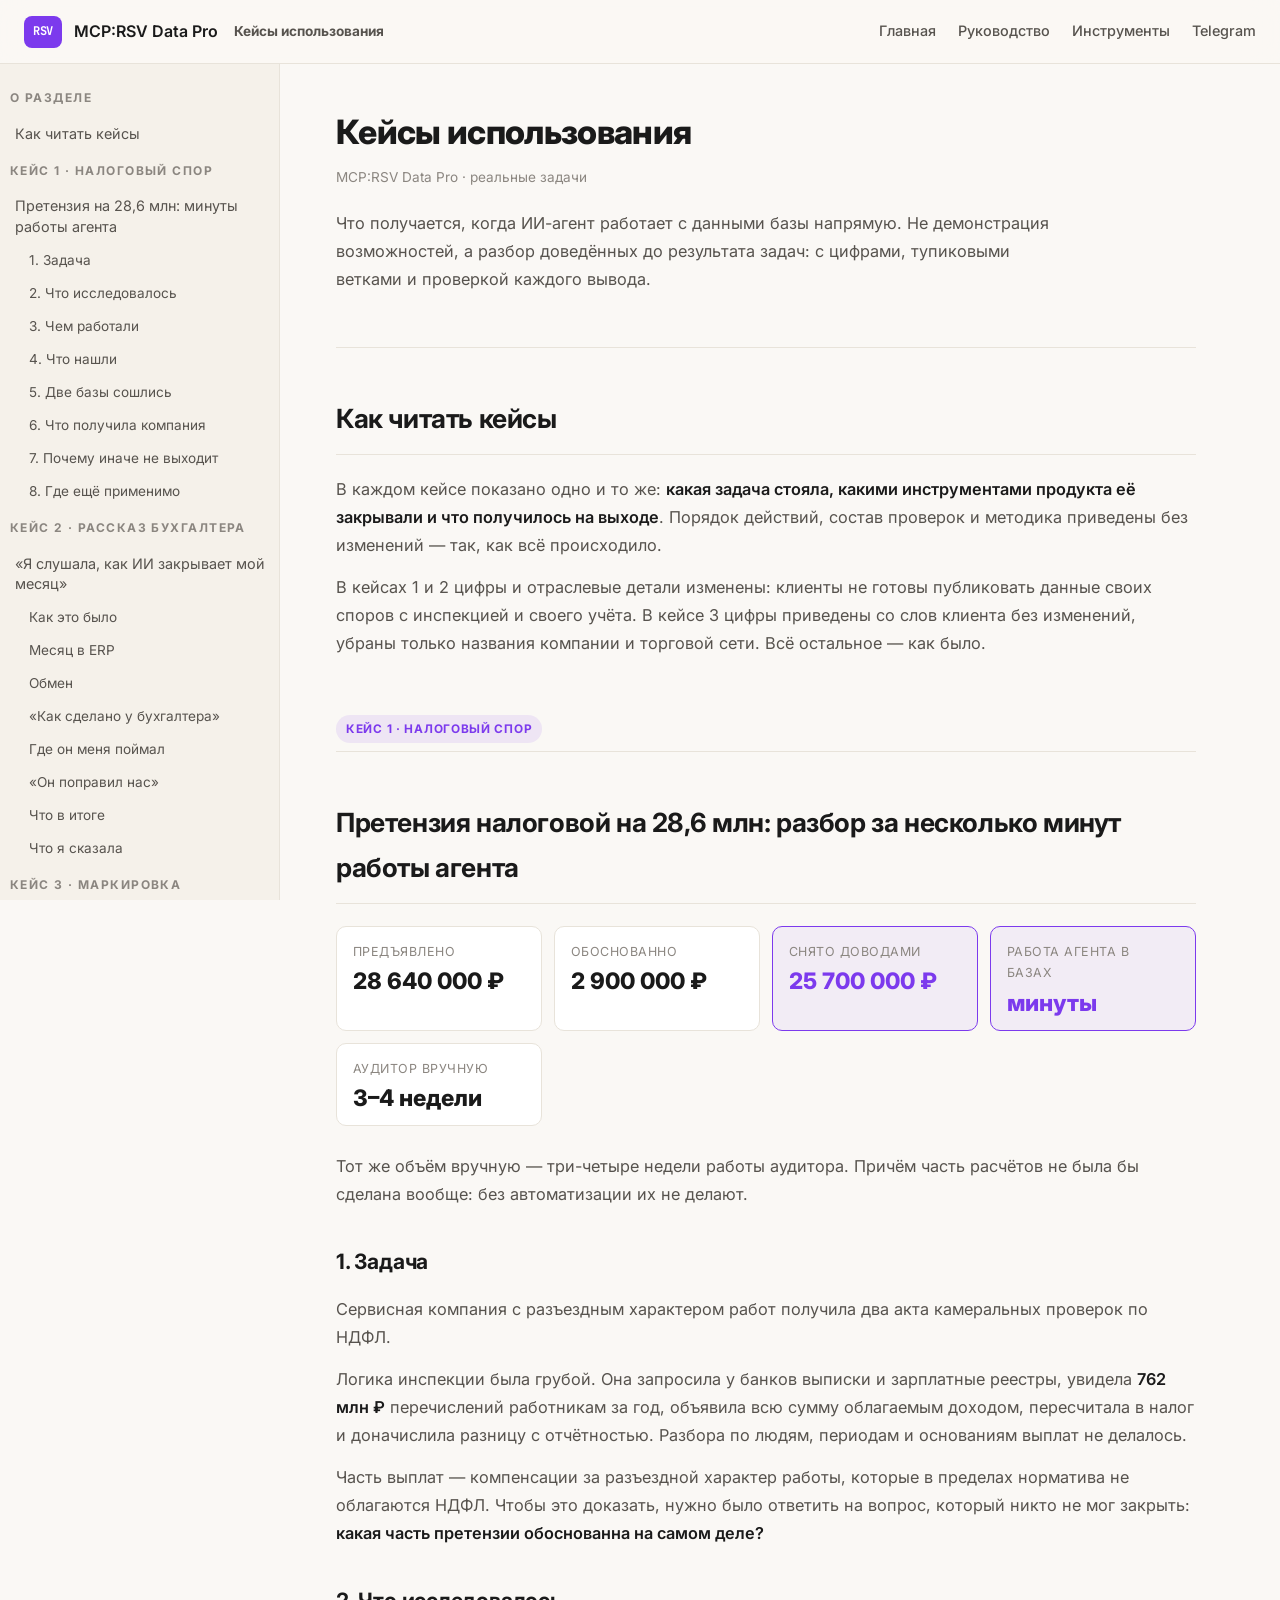
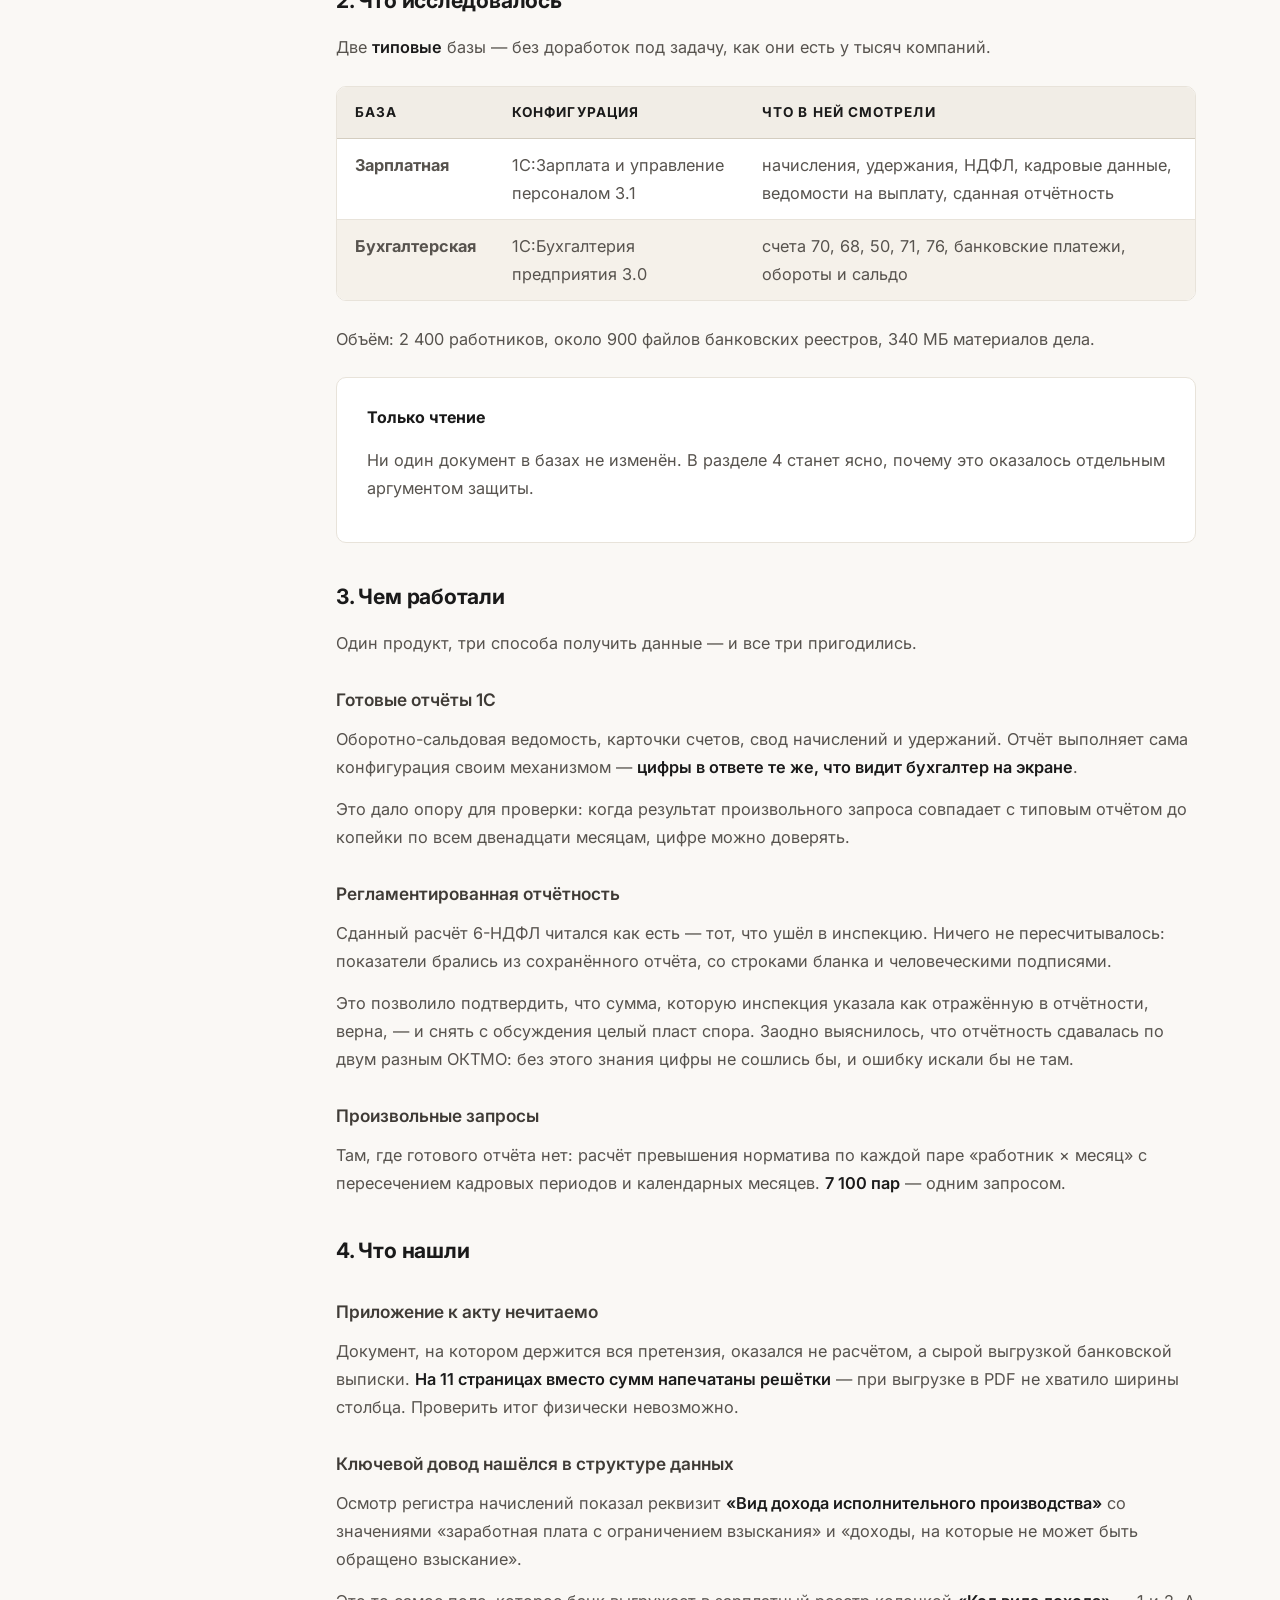
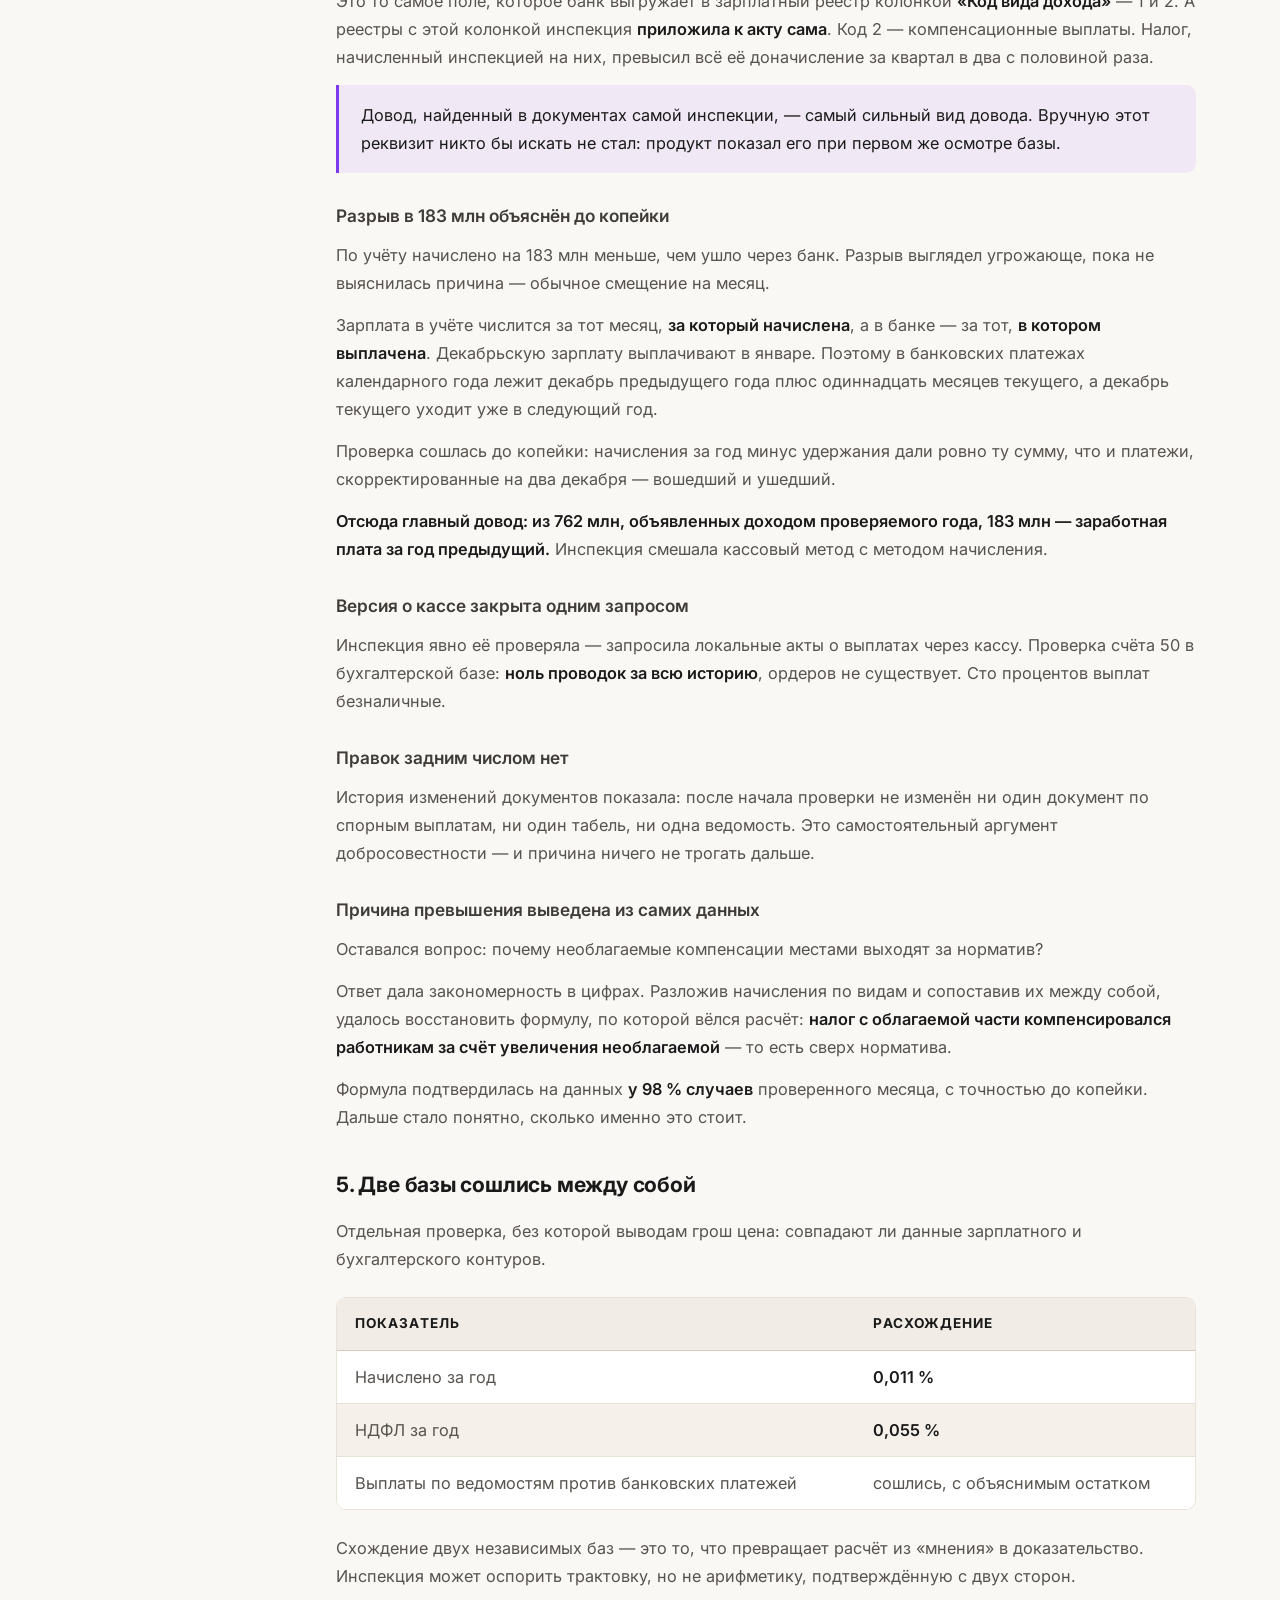
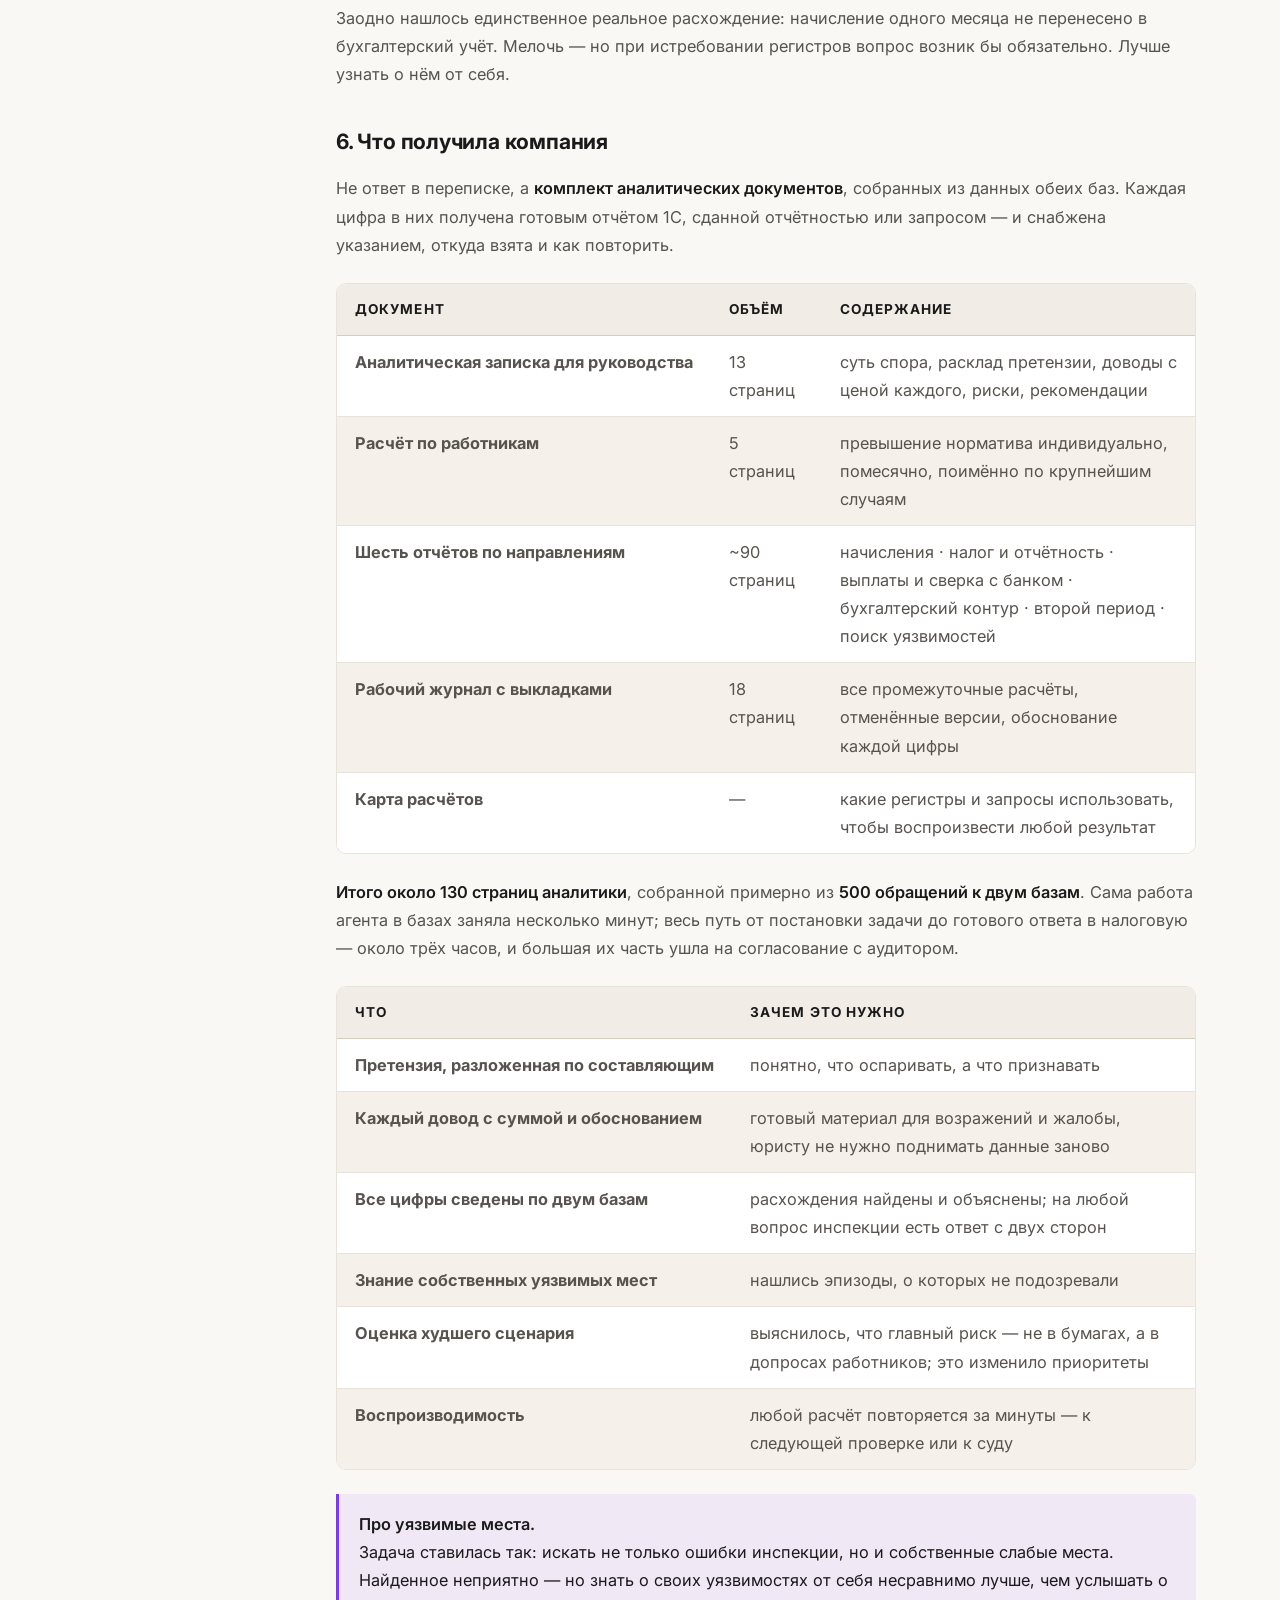
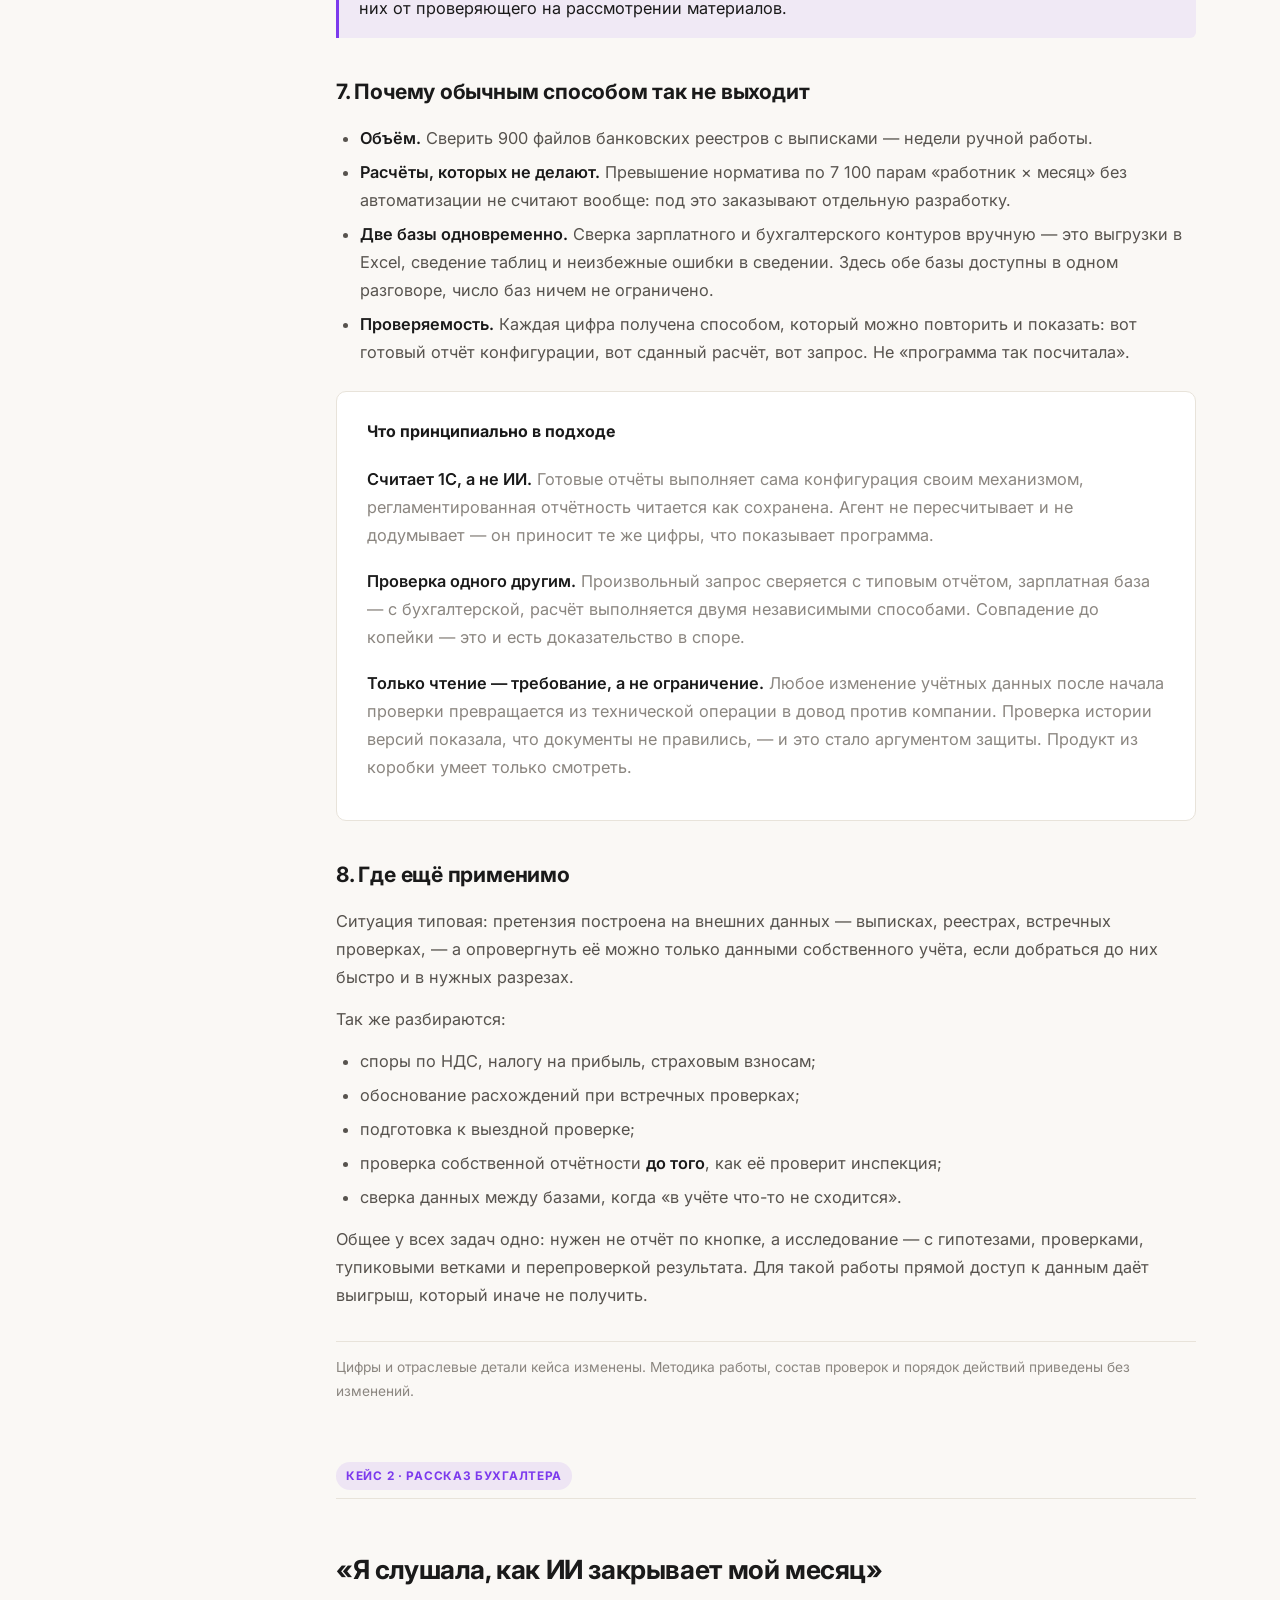
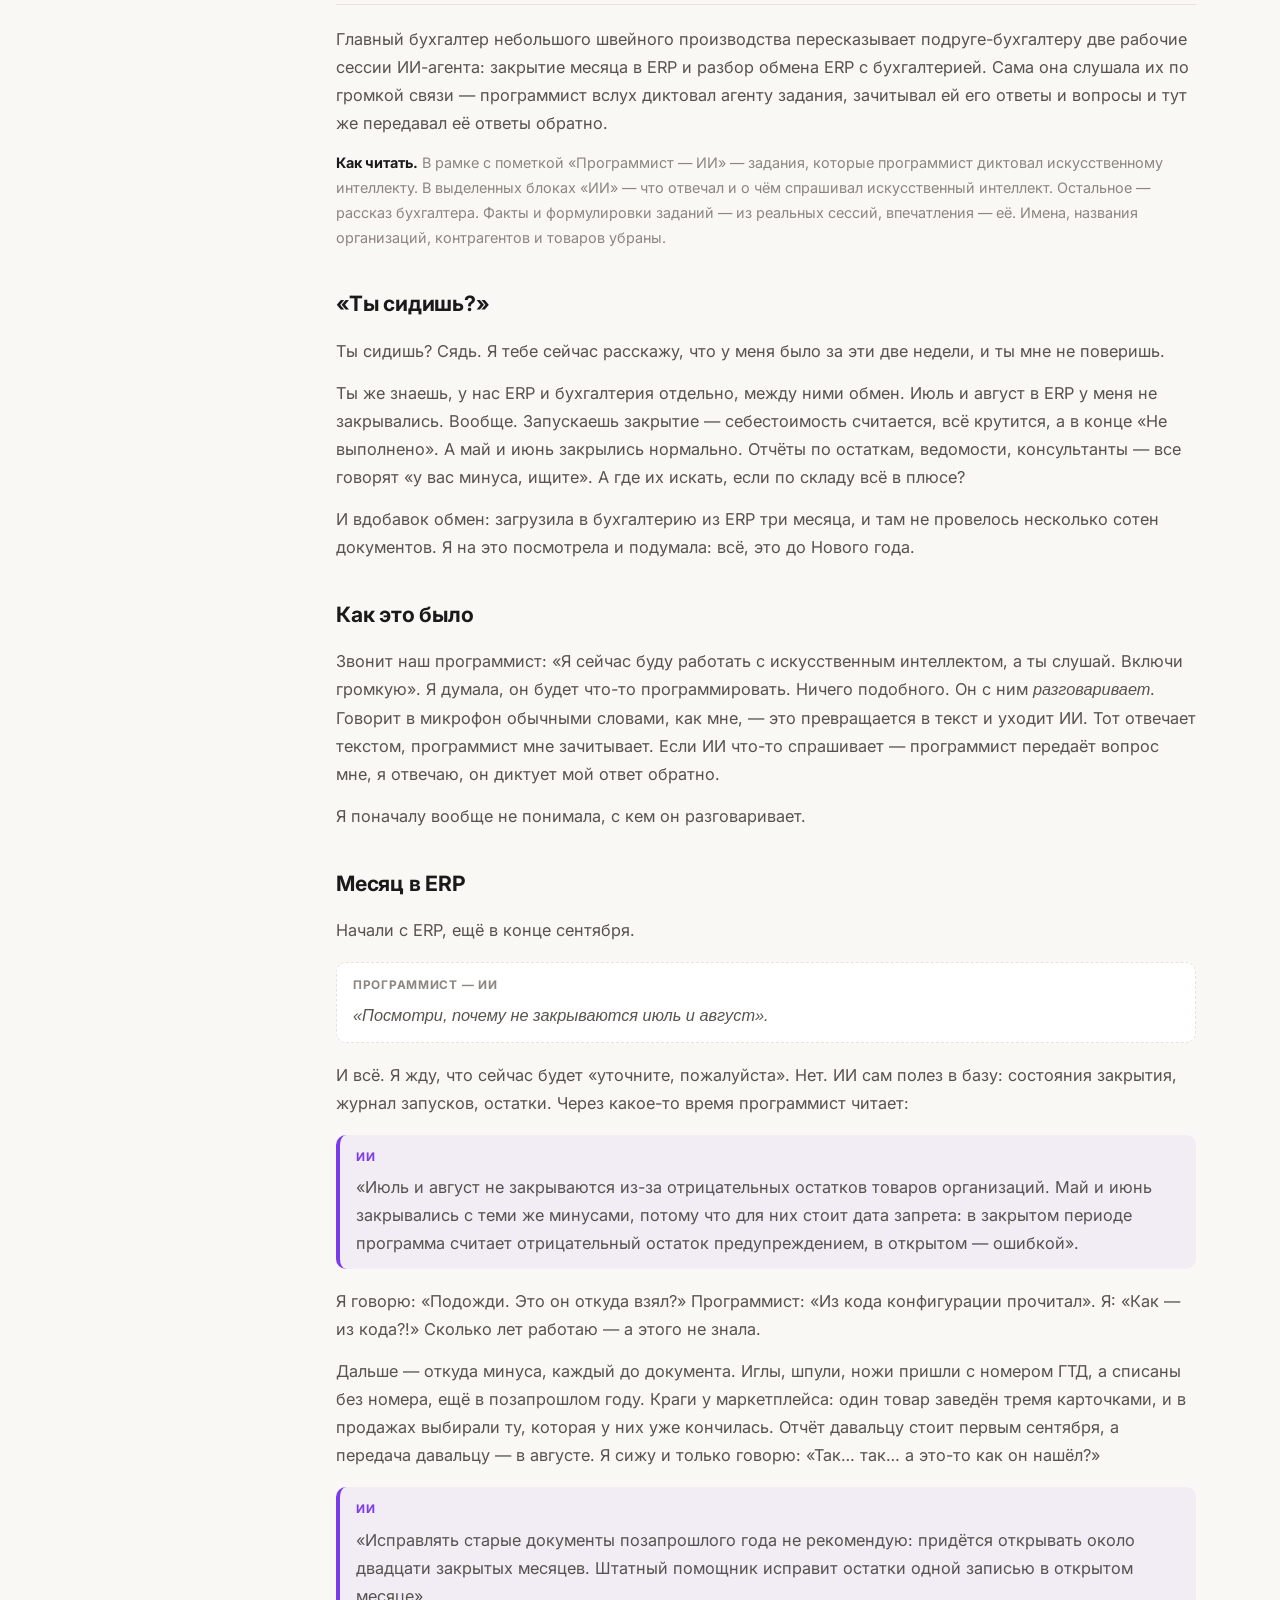
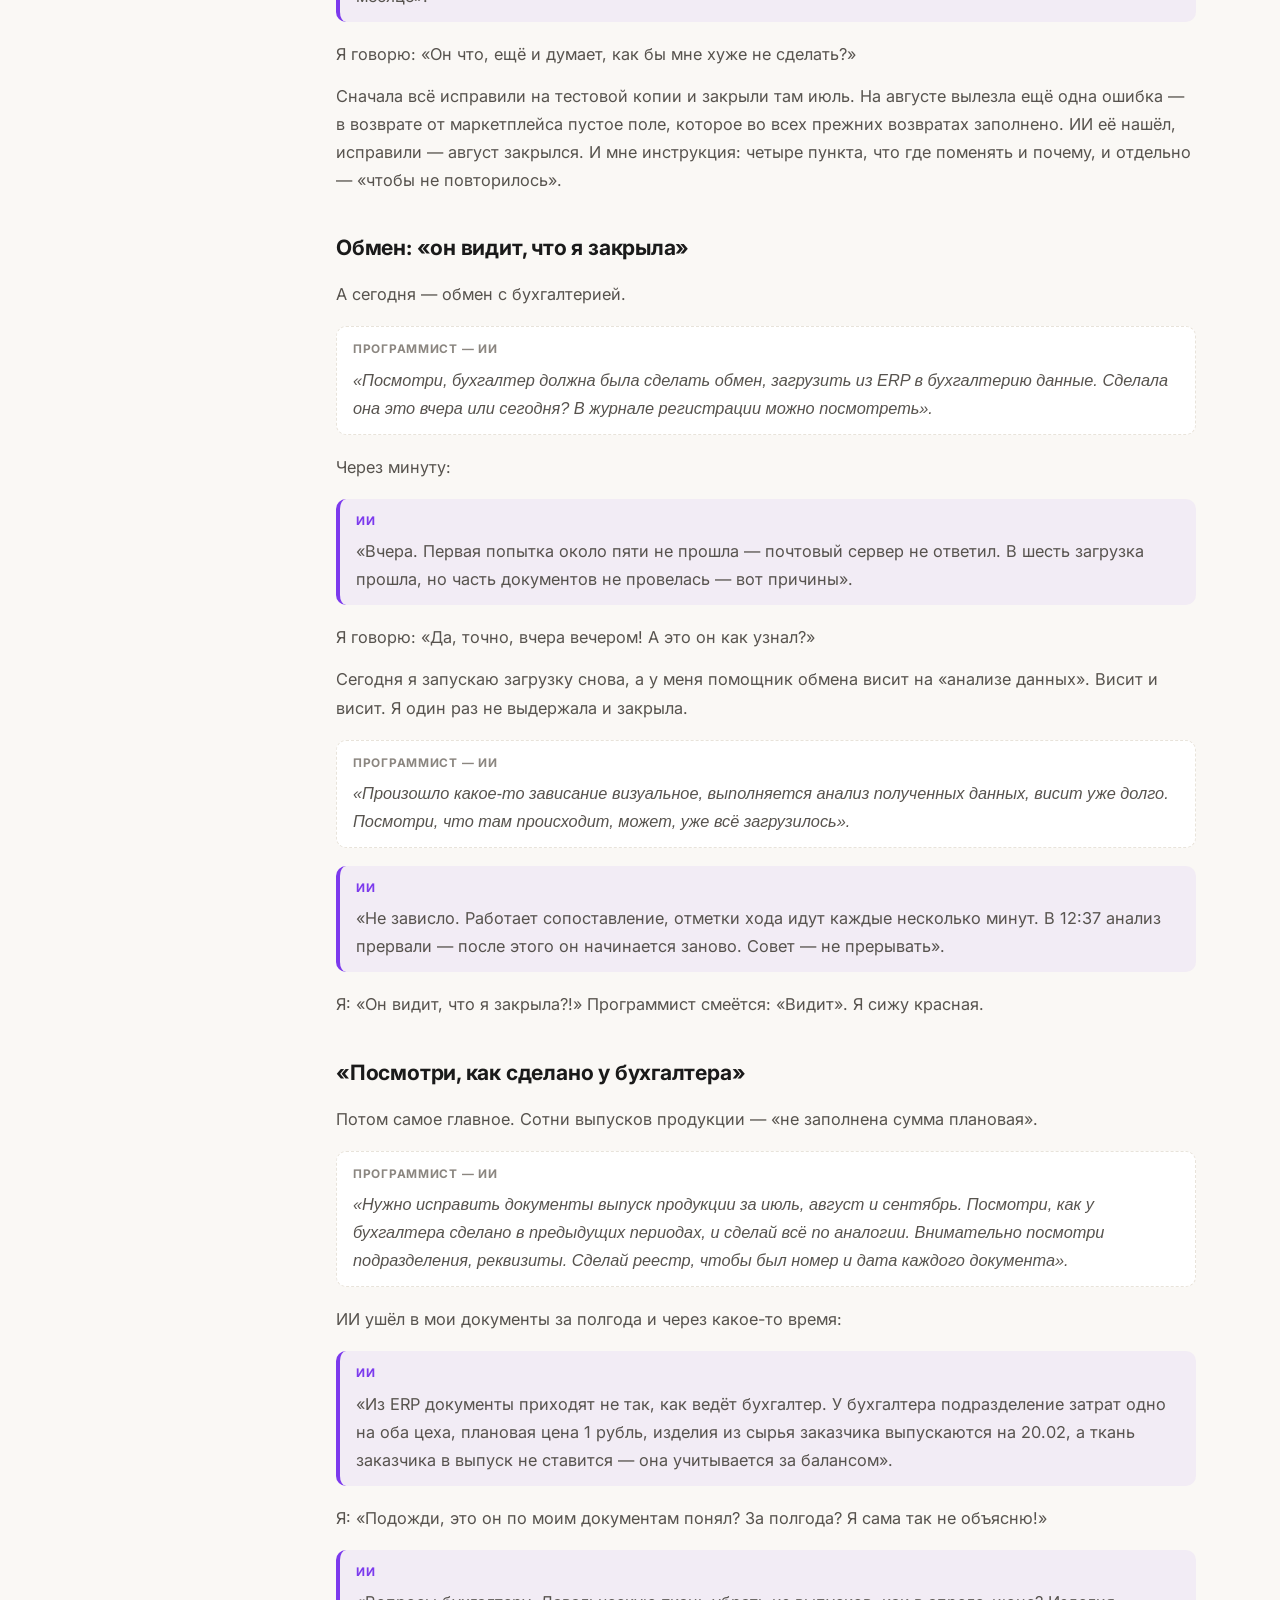
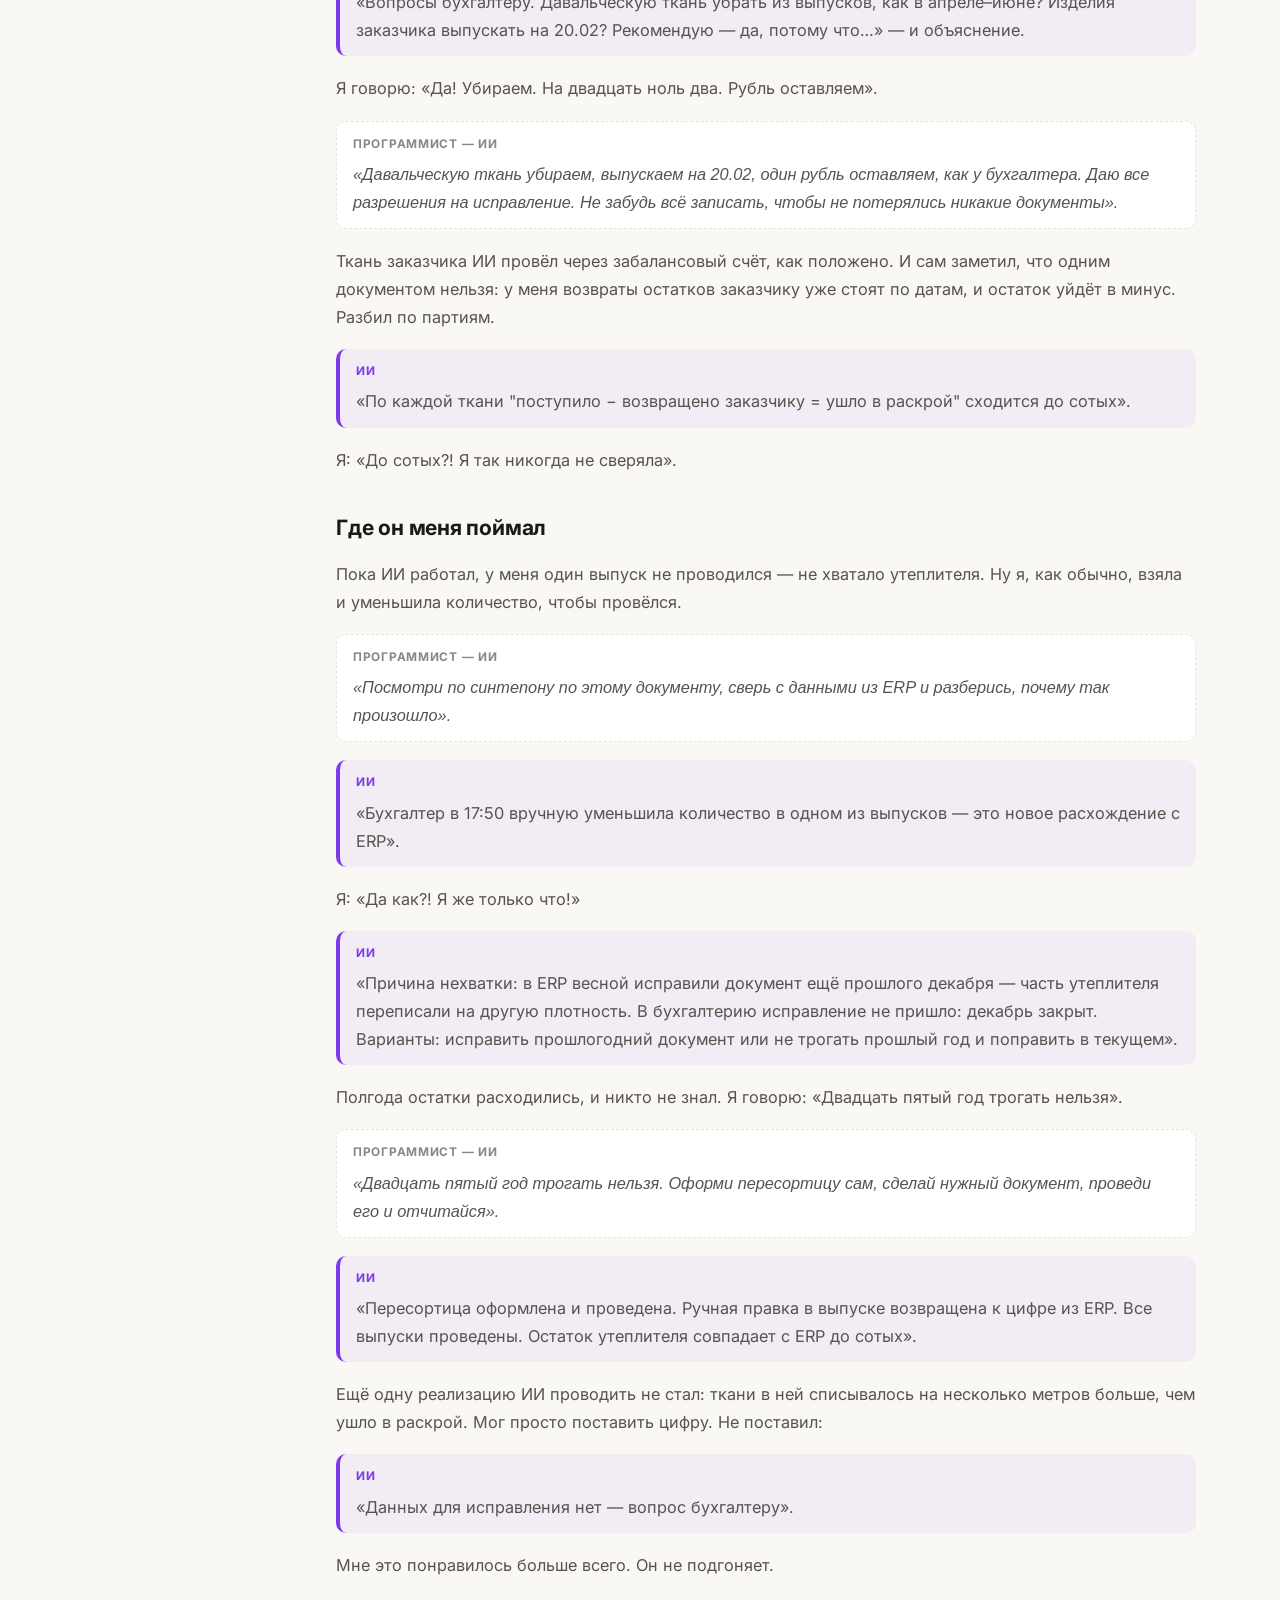
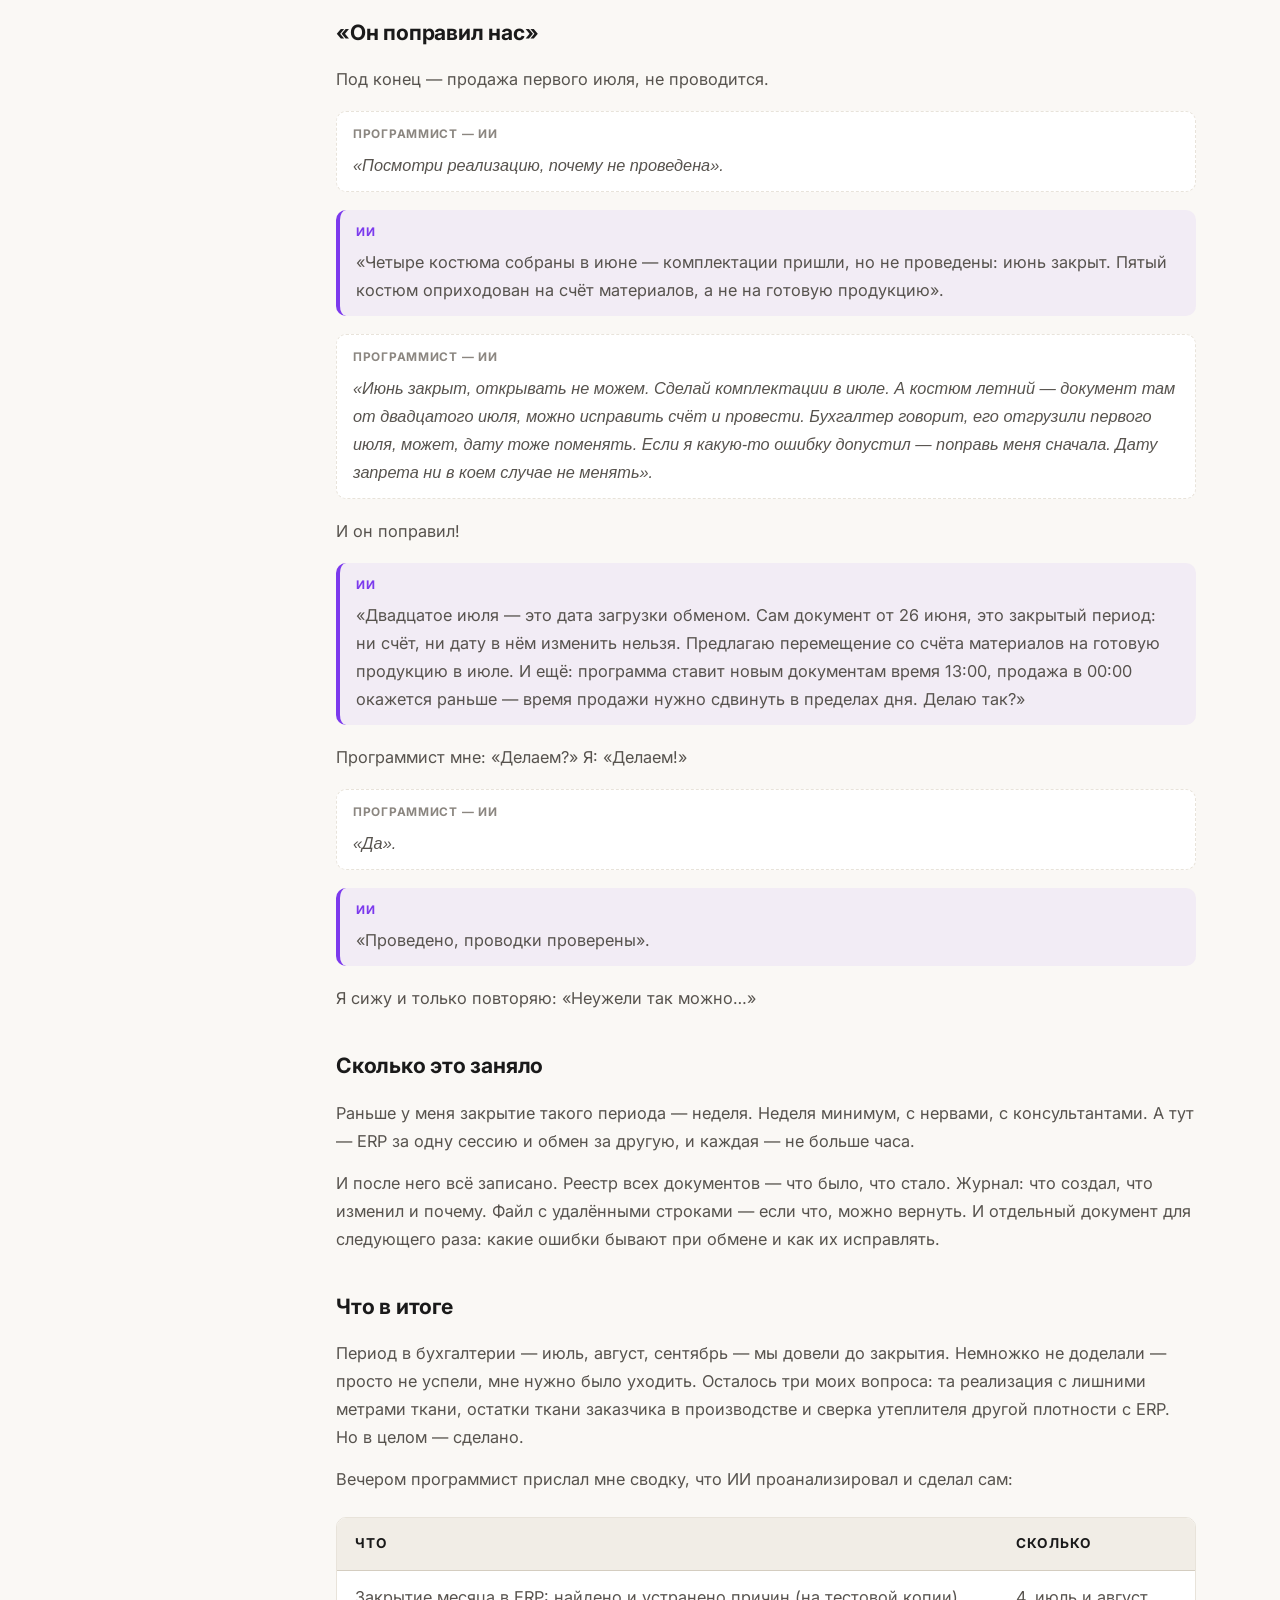
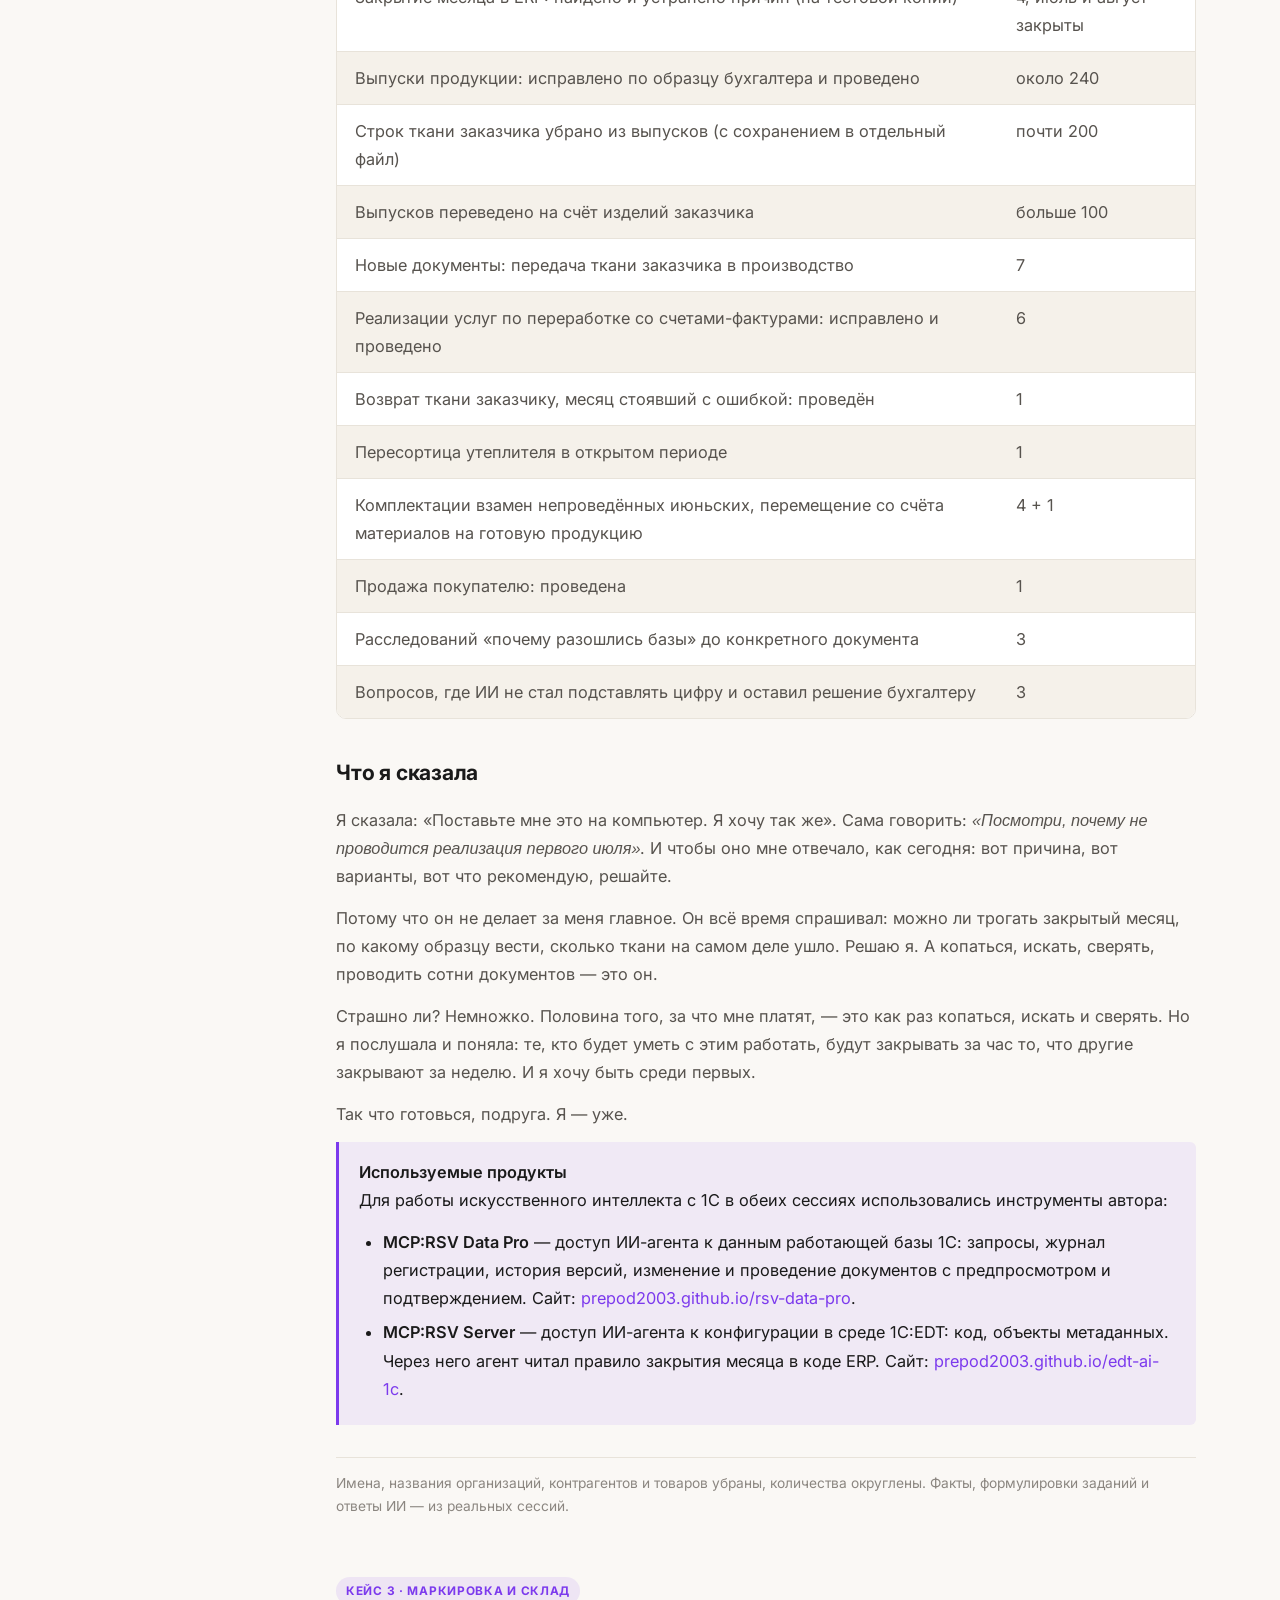
==== commit f90748b2: "Сайт MCP:RSV Data Pro: кейс «Маркировка: первая отгрузка в сеть», уточнено время в кейсе о налоговой" ====
--- a/cases.html
+++ b/cases.html
@@ -4,7 +4,7 @@
   <meta charset="UTF-8">
   <meta name="viewport" content="width=device-width, initial-scale=1.0">
   <title>Кейсы использования — MCP:RSV Data Pro</title>
-  <meta name="description" content="Реальные задачи, решённые с MCP:RSV Data Pro: налоговый спор на 28,6 млн разобран за три часа по данным ЗУП и Бухгалтерии; рассказ бухгалтера о том, как ИИ-агент закрыл месяц в ERP и разобрал обмен с Бухгалтерией — по часу на сессию.">
+  <meta name="description" content="Реальные задачи, решённые с MCP:RSV Data Pro: налоговый спор на 28,6 млн — разбор по данным ЗУП и Бухгалтерии за несколько минут работы агента; рассказ бухгалтера о том, как ИИ-агент закрыл месяц в ERP и разобрал обмен с Бухгалтерией — по часу на сессию; первая отгрузка маркированной продукции в торговую сеть — ошибка агрегации найдена за полчаса, машина ушла в срок.">
   <link rel="icon" type="image/svg+xml" href="favicon.svg">
   <link rel="preconnect" href="https://fonts.googleapis.com">
   <link rel="preconnect" href="https://fonts.gstatic.com" crossorigin>
@@ -77,7 +77,7 @@
   </div>
   <div class="nav-section">
     <span class="nav-section-title">Кейс 1 · Налоговый спор</span>
-    <a class="nav-link" href="#case1">Претензия на 28,6 млн за три часа</a>
+    <a class="nav-link" href="#case1">Претензия на 28,6 млн: минуты работы агента</a>
     <a class="nav-link sub" href="#case1-task">1. Задача</a>
     <a class="nav-link sub" href="#case1-scope">2. Что исследовалось</a>
     <a class="nav-link sub" href="#case1-tools">3. Чем работали</a>
@@ -100,6 +100,15 @@
     <a class="nav-link sub" href="#case2-said">Что я сказала</a>
   </div>
   <div class="nav-section">
+    <span class="nav-section-title">Кейс 3 · Маркировка</span>
+    <a class="nav-link" href="#case3">Первая отгрузка в сеть</a>
+    <a class="nav-link sub" href="#case3-before">Что было</a>
+    <a class="nav-link sub" href="#case3-agent">Что сделал агент</a>
+    <a class="nav-link sub" href="#case3-result">Результат</a>
+    <a class="nav-link sub" href="#case3-said">Слова клиента</a>
+    <a class="nav-link sub" href="#case3-apply">Где ещё применимо</a>
+  </div>
+  <div class="nav-section">
     <span class="nav-section-title">Дальше</span>
     <a class="nav-link" href="guide.html#quickstart">Быстрый старт</a>
     <a class="nav-link" href="tools.html">Справочник инструментов</a>
@@ -122,13 +131,14 @@
 продукта её закрывали и что получилось на выходе</strong>. Порядок действий, состав проверок
 и методика приведены без изменений — так, как всё происходило.</p>
 
-<p>Цифры и отраслевые детали изменены: клиенты не готовы публиковать данные своих споров
-с инспекцией и своего учёта. Всё остальное — как было.</p>
+<p>В кейсах 1 и 2 цифры и отраслевые детали изменены: клиенты не готовы публиковать данные
+своих споров с инспекцией и своего учёта. В кейсе 3 цифры приведены со слов клиента без
+изменений, убраны только названия компании и торговой сети. Всё остальное — как было.</p>
 
 <!-- ==================== КЕЙС 1 ==================== -->
 
 <span class="case-tag">Кейс 1 · налоговый спор</span>
-<h2 id="case1">Претензия налоговой на 28,6 млн. Разбор за три часа</h2>
+<h2 id="case1">Претензия налоговой на 28,6 млн: разбор за несколько минут работы агента</h2>
 
 <div class="case-figures">
   <div class="case-fig">
@@ -144,8 +154,12 @@
     <span class="cf-value">25 700 000 ₽</span>
   </div>
   <div class="case-fig cf-accent">
-    <span class="cf-label">Затрачено времени</span>
-    <span class="cf-value">3 часа</span>
+    <span class="cf-label">Работа агента в базах</span>
+    <span class="cf-value">минуты</span>
+  </div>
+  <div class="case-fig">
+    <span class="cf-label">Аудитор вручную</span>
+    <span class="cf-value">3–4 недели</span>
   </div>
 </div>
 
@@ -361,8 +375,10 @@
   </table>
 </div>
 
-<p><strong>Итого около 130 страниц аналитики</strong>, собранной за три часа примерно
-из <strong>500 обращений к двум базам</strong>.</p>
+<p><strong>Итого около 130 страниц аналитики</strong>, собранной примерно
+из <strong>500 обращений к двум базам</strong>. Сама работа агента в базах заняла несколько
+минут; весь путь от постановки задачи до готового ответа в налоговую — около трёх часов,
+и большая их часть ушла на согласование с аудитором.</p>
 
 <div class="table-wrap">
   <table class="profiles-table">
@@ -738,6 +754,115 @@
 <p class="case-note">Имена, названия организаций, контрагентов и товаров убраны, количества
 округлены. Факты, формулировки заданий и ответы ИИ — из реальных сессий.</p>
 
+<!-- ==================== КЕЙС 3 ==================== -->
+
+<span class="case-tag">Кейс 3 · маркировка и склад</span>
+<h2 id="case3">Маркировка: первая отгрузка в сеть</h2>
+
+<div class="case-figures">
+  <div class="case-fig">
+    <span class="cf-label">Коробок с одинаковым SSCC</span>
+    <span class="cf-value">35</span>
+  </div>
+  <div class="case-fig">
+    <span class="cf-label">Коробок на паллете</span>
+    <span class="cf-value">больше 100</span>
+  </div>
+  <div class="case-fig">
+    <span class="cf-label">В каждой коробке</span>
+    <span class="cf-value">4 набора × 2 кода</span>
+  </div>
+  <div class="case-fig cf-accent">
+    <span class="cf-label">Причина и план исправления</span>
+    <span class="cf-value">30 минут</span>
+  </div>
+  <div class="case-fig cf-accent">
+    <span class="cf-label">Отгрузка</span>
+    <span class="cf-value">в 16:00, в срок</span>
+  </div>
+</div>
+
+<p>День запуска нового склада и первая отгрузка маркированной продукции в крупную торговую
+сеть. В день отгрузки выяснилось, что агрегация в коробки и паллеты собрана с ошибкой. Рассказ — со слов специалиста, который отвечал за 1С на этом запуске.</p>
+
+<h3 id="case3-before">Что было</h3>
+
+<p>Компания запустила адресный склад с ордерной схемой. В тот же день назначили первую
+отгрузку в крупную торговую сеть: машина на 16:00, по плану — 13 паллет.</p>
+
+<p>Продукция — подарочные наборы, маркированные в системе «Честный знак». Для сети нужна
+агрегация в три уровня: наборы — в транспортные коробки, коробки — в паллеты. Компания делала
+это впервые. Маркировку наборов закрыли собственной доработкой: отсканировал — на наборе
+этикетка. Агрегацию в коробки и паллеты решили вести типовыми средствами 1С.</p>
+
+<p>На агрегации и произошла ошибка: <strong>на 35 транспортных коробок наклеили одинаковые
+коды SSCC</strong>. Когда в паллету агрегировали очередную коробку с уже использованным кодом,
+предыдущая коробка разагрегировалась. На паллете больше ста коробок, в каждой четыре набора,
+на каждом наборе два кода маркировки. Понять, какие коробки пострадали и что куда на самом деле
+вложено, значит перебрать этот массив кодов вручную — запросами к документам агрегации
+и справочнику штрихкодов упаковок.</p>
+
+<h3 id="case3-agent">Что сделал агент</h3>
+
+<p>Специалист обратился к ИИ-агенту, у которого через MCP:RSV Data Pro есть доступ к данным
+базы, и описал задачу словами.</p>
+
+<ul>
+  <li><strong>Нашёл пересечения кодов</strong> — какие коробки получили одинаковый SSCC и где
+    из-за этого нарушилось вложение.</li>
+  <li><strong>Объяснил причину</strong> — что именно сделано неправильно и почему коробки
+    разагрегировались.</li>
+  <li><strong>Предложил план исправления.</strong> Через полчаса было точное понимание, из-за
+    чего это произошло и как исправлять.</li>
+  <li><strong>Проверял каждый исправленный документ</strong> на пересечения кодов перед
+    отправкой в «Честный знак». Исправляли документы люди, агент подтверждал: пересечений нет,
+    можно отправлять.</li>
+  <li><strong>Собрал состав паллет для накладной.</strong> Коробки и паллеты в спешке
+    не подписали, а при выпуске накладной состав нужно указать. Агент выдал список: в какой
+    паллете какие коробки и какие артикулы в каждой.</li>
+</ul>
+
+<h3 id="case3-result">Результат</h3>
+
+<ul>
+  <li>Машину полностью отгрузили к 16:00 — к назначенному времени.</li>
+  <li>Документы агрегации исправлены и проверены на пересечения кодов до отправки
+    в «Честный знак».</li>
+  <li>Накладная оформлена по составу паллет, который собрал агент.</li>
+</ul>
+
+<p>Ушло 12 паллет из 13 запланированных: на тринадцатую не хватило комплектующих. С маркировкой
+и агрегацией это не связано.</p>
+
+<h3 id="case3-said">Слова клиента</h3>
+
+<blockquote>
+  <p>Разбираться вручную — делать запросы, получать данные, смотреть справочники штрихкодов
+  упаковок — я бы не справился. А агент спокойно показал: вот здесь у вас пересечения, вот здесь
+  сделано неправильно, давайте составим план, как всё исправить. Через полчаса было точное
+  понимание, из-за чего это произошло и как исправить. Дальше каждый исправленный документ
+  он проверял: всё сходится, можно отправлять в «Честный знак». Когда понадобился состав паллет
+  для накладной, выдал список: в этой паллете такие-то коробки, в них такие-то артикулы.
+  Всё прошло просто, понятно и без напряжения.</p>
+</blockquote>
+
+<h3 id="case3-apply">Где ещё применимо</h3>
+
+<p>Ситуация типовая для склада с маркированным товаром: ошибка в кодах упаковок становится
+видна, когда машина уже назначена, а данных столько, что вручную их не разобрать к сроку.
+Так же разбираются:</p>
+
+<ul>
+  <li>дубли и пересечения кодов маркировки и кодов упаковок;</li>
+  <li>проверка документов агрегации перед отправкой в «Честный знак»;</li>
+  <li>состав паллет и коробок для накладной, когда упаковка не подписана.</li>
+</ul>
+
+<p>Кому полезно: программисту 1С, кладовщику, логисту, руководителю склада.</p>
+
+<p class="case-note">Название компании и торговой сети не приводятся. Цифры — со слов клиента,
+без изменений.</p>
+
     <footer class="doc-footer">
       <p>Разработал <a href="https://t.me/Prepod2003" target="_blank" rel="noopener">Радзивиллович Сергей</a>
       · <a href="mailto:prepod2003@yandex.ru">prepod2003@yandex.ru</a>
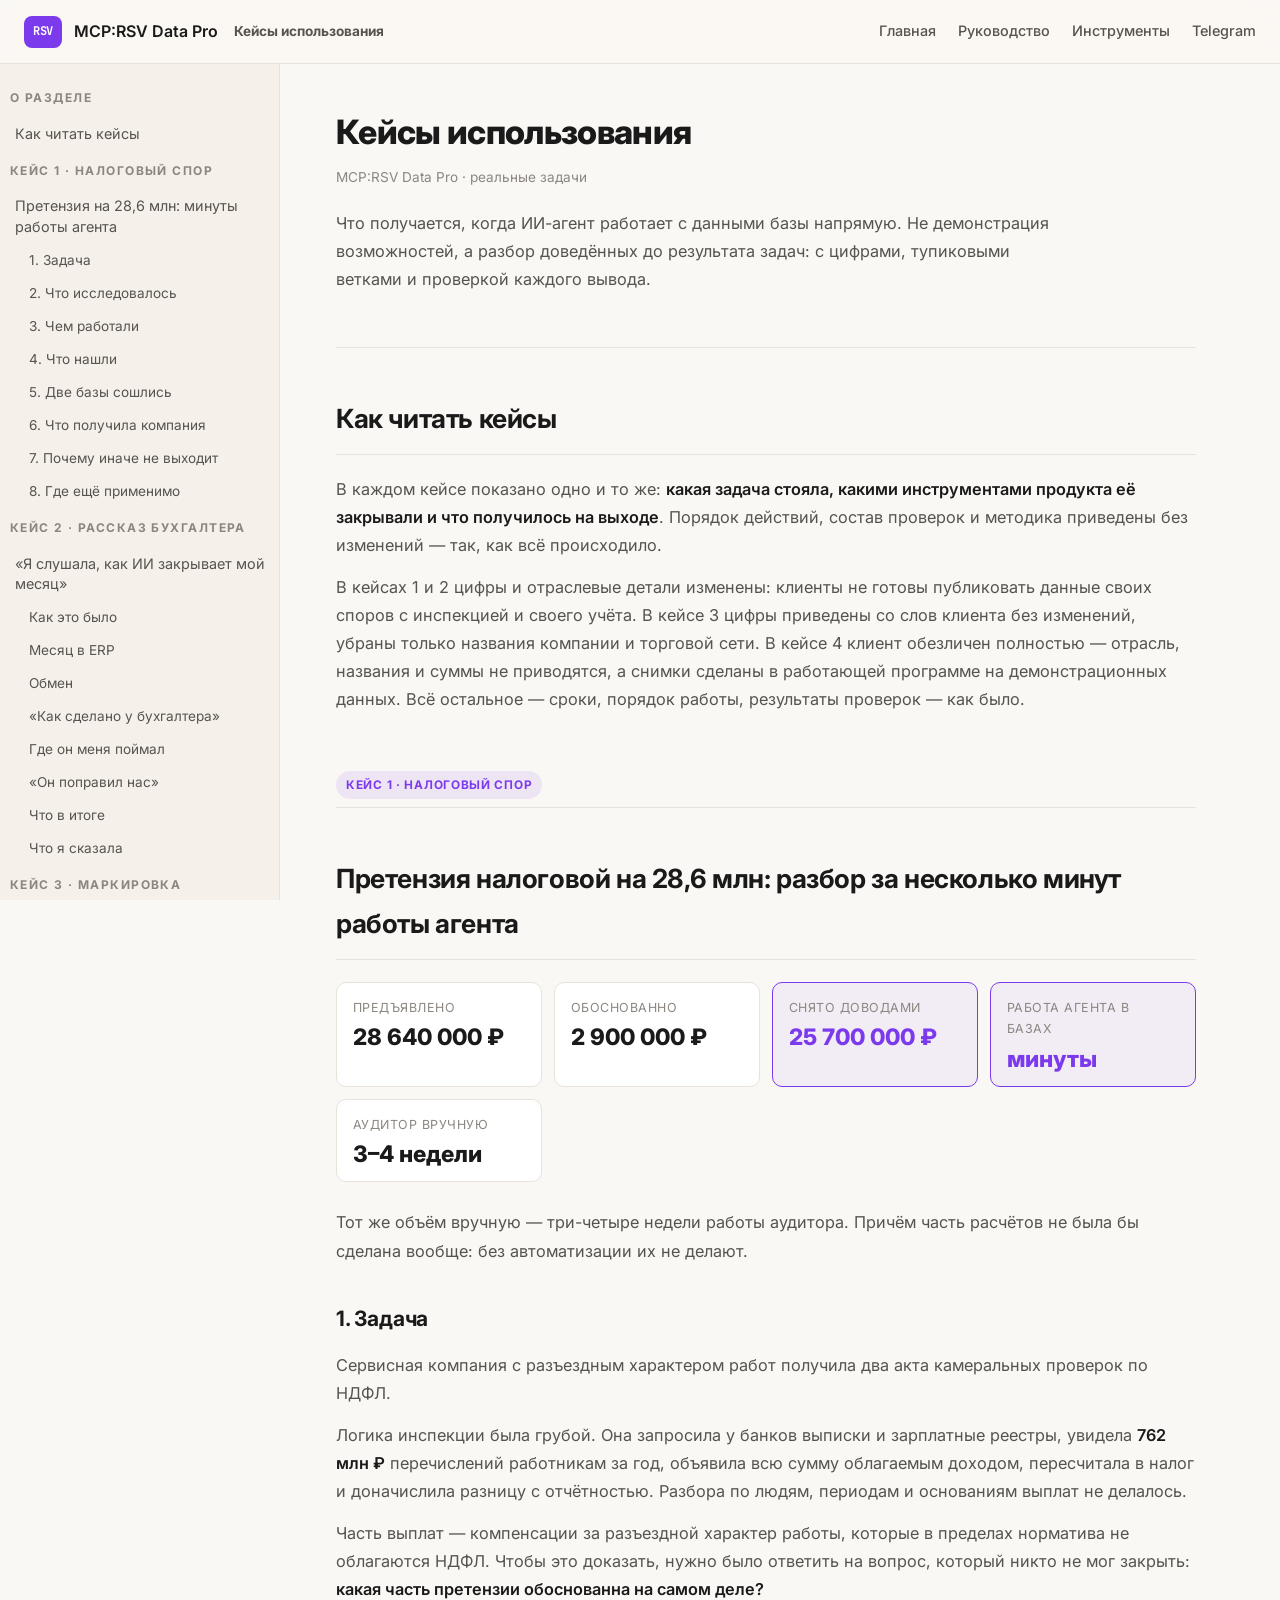
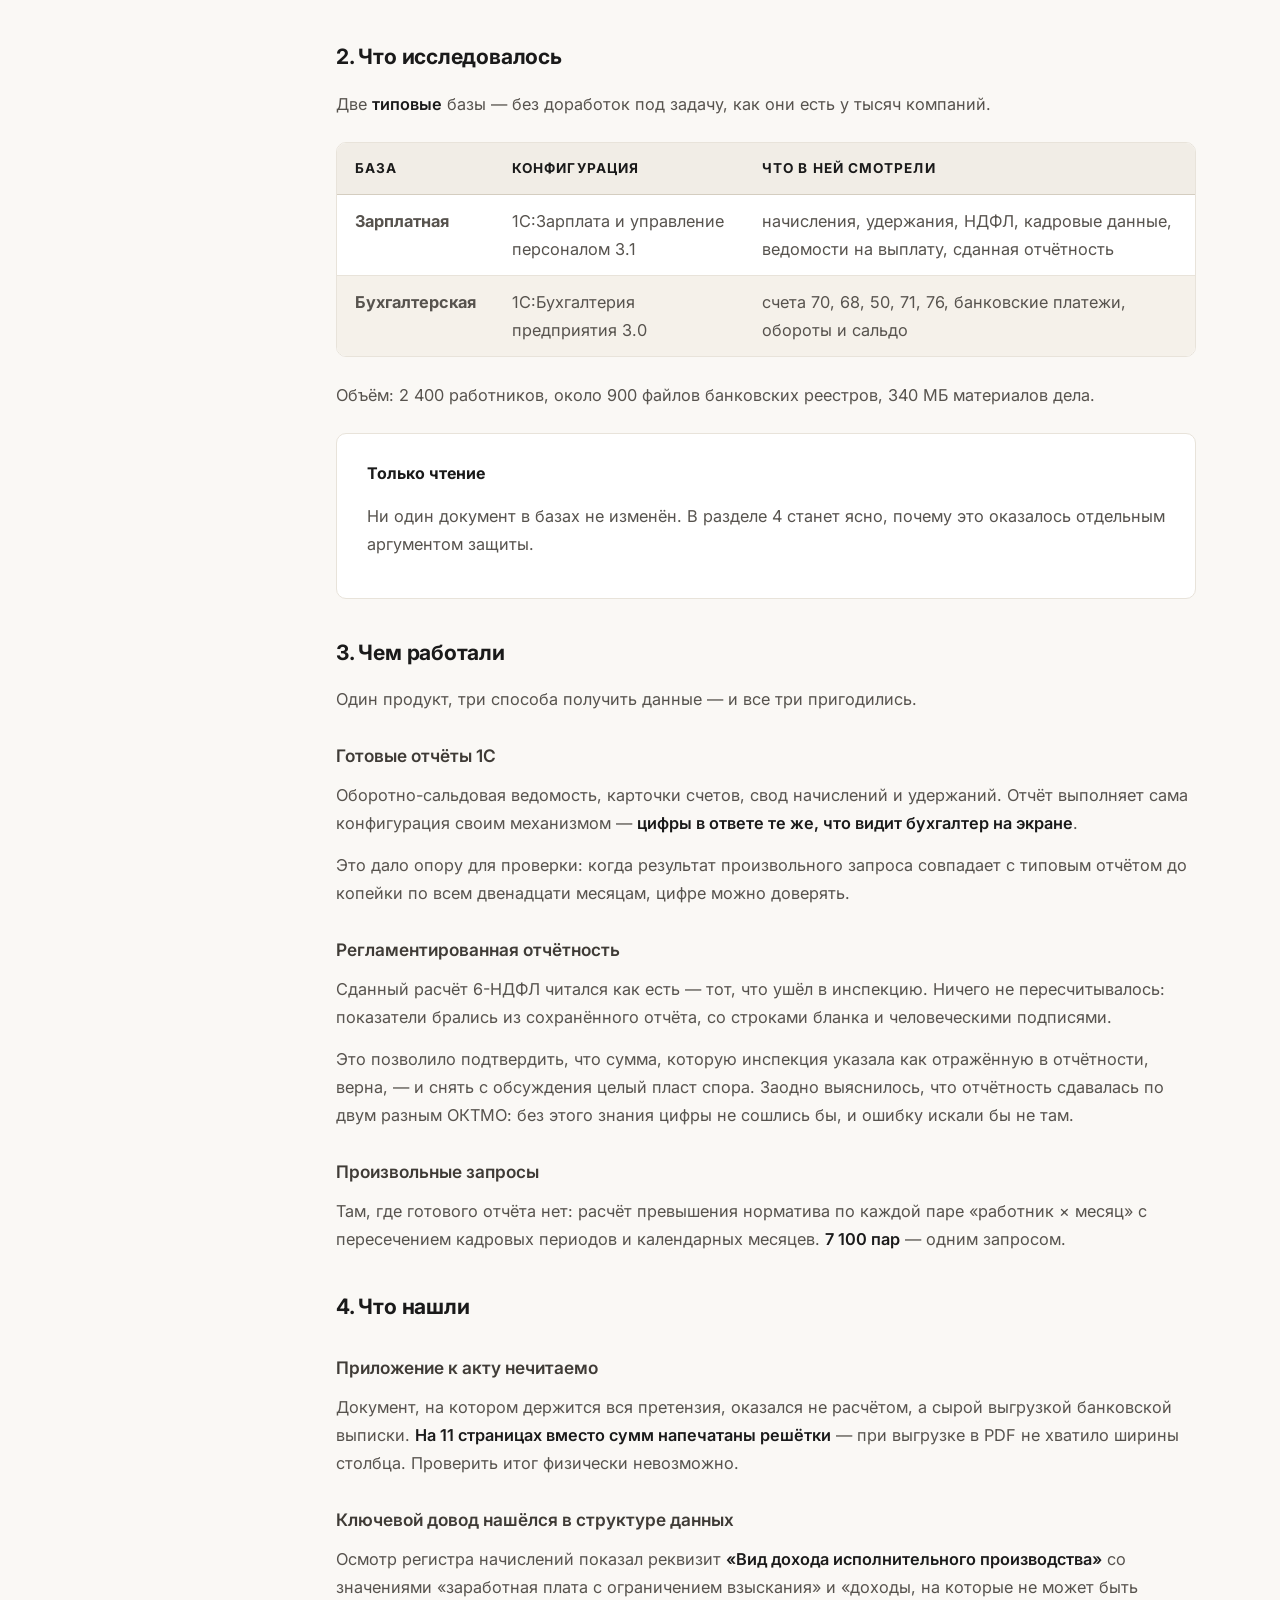
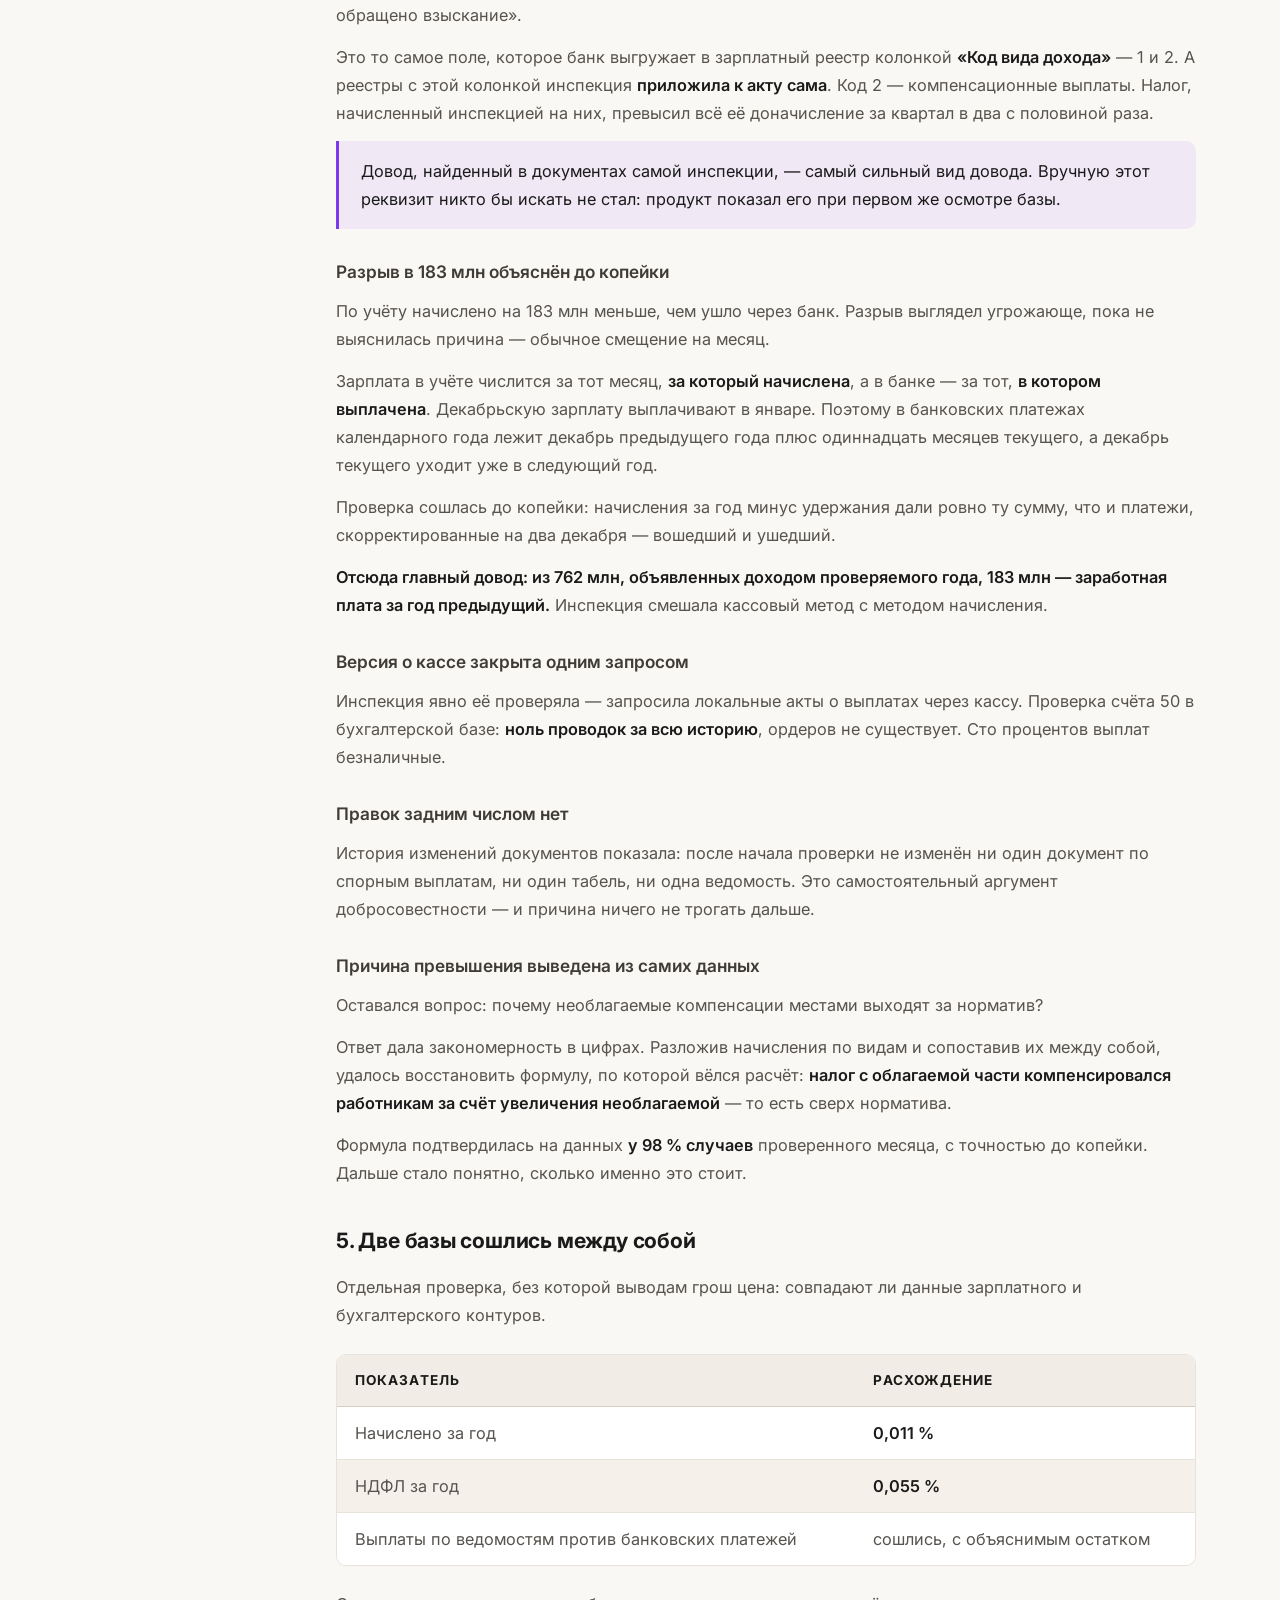
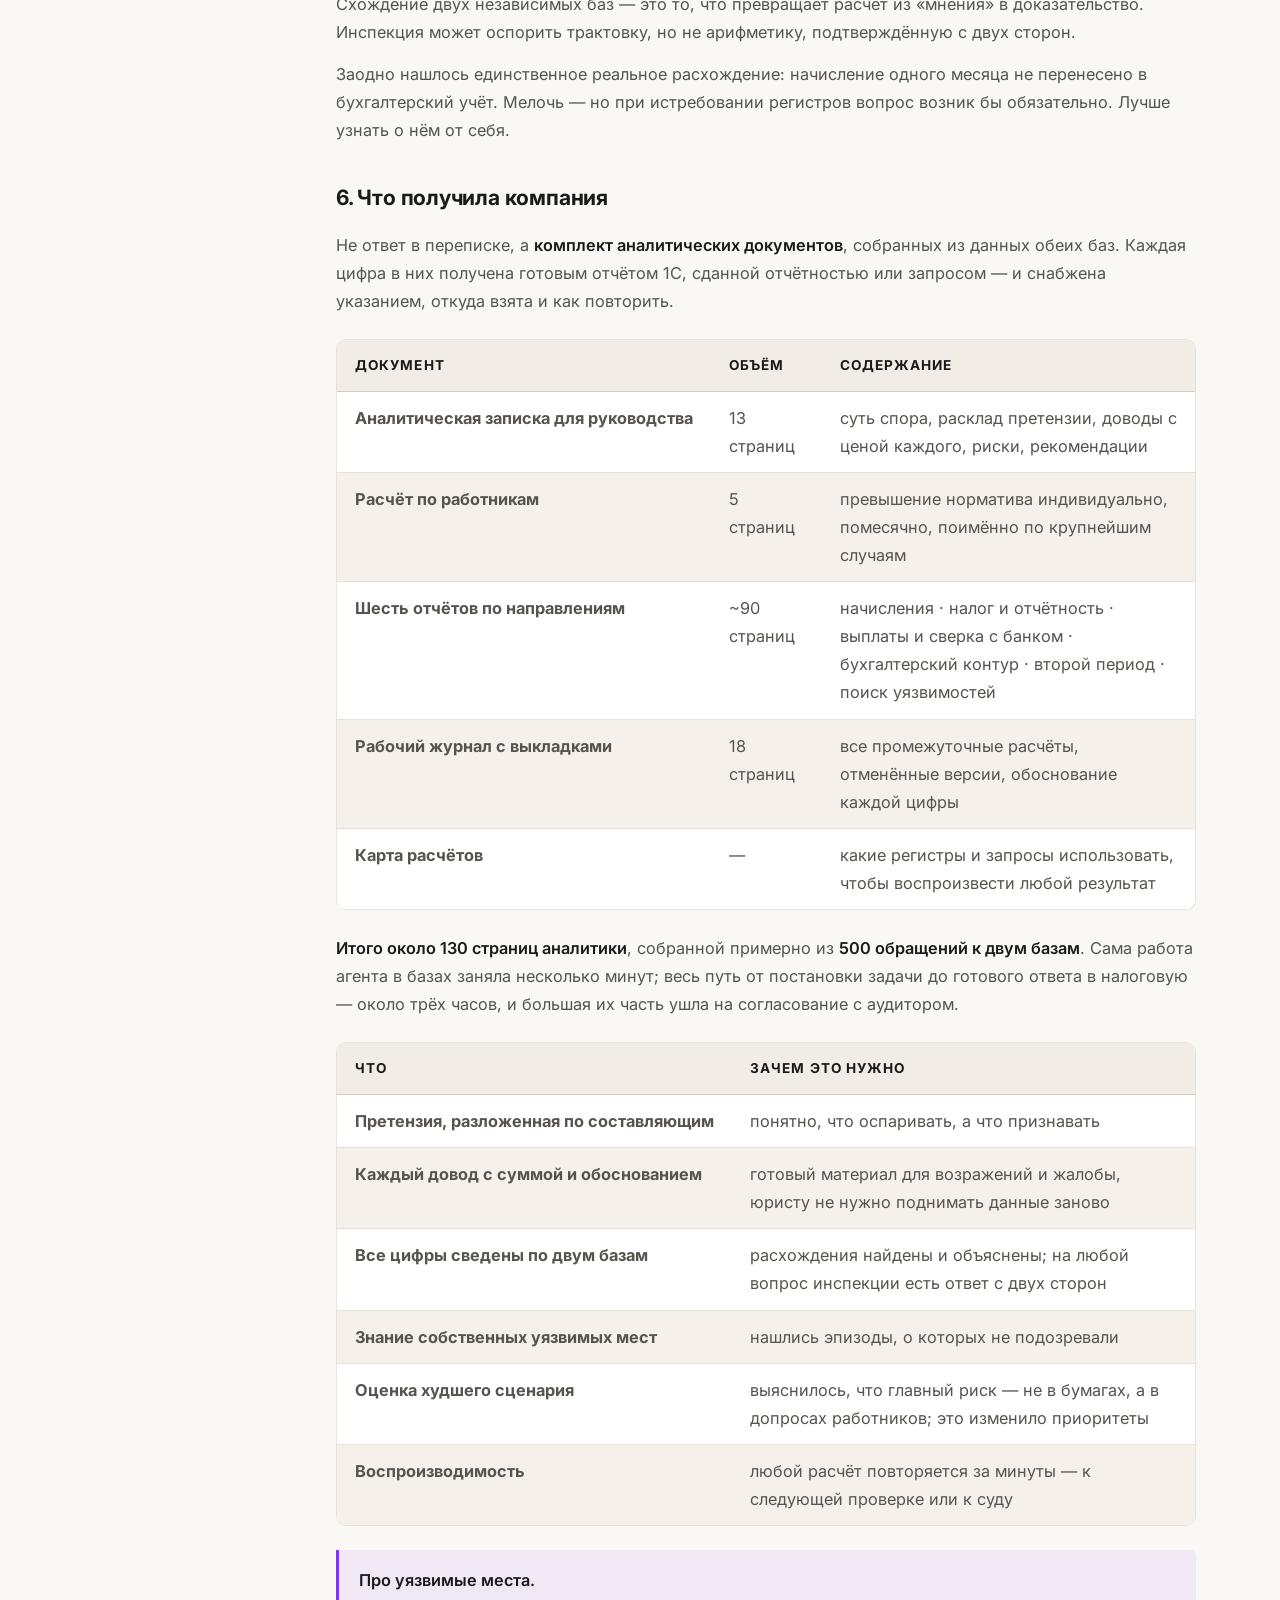
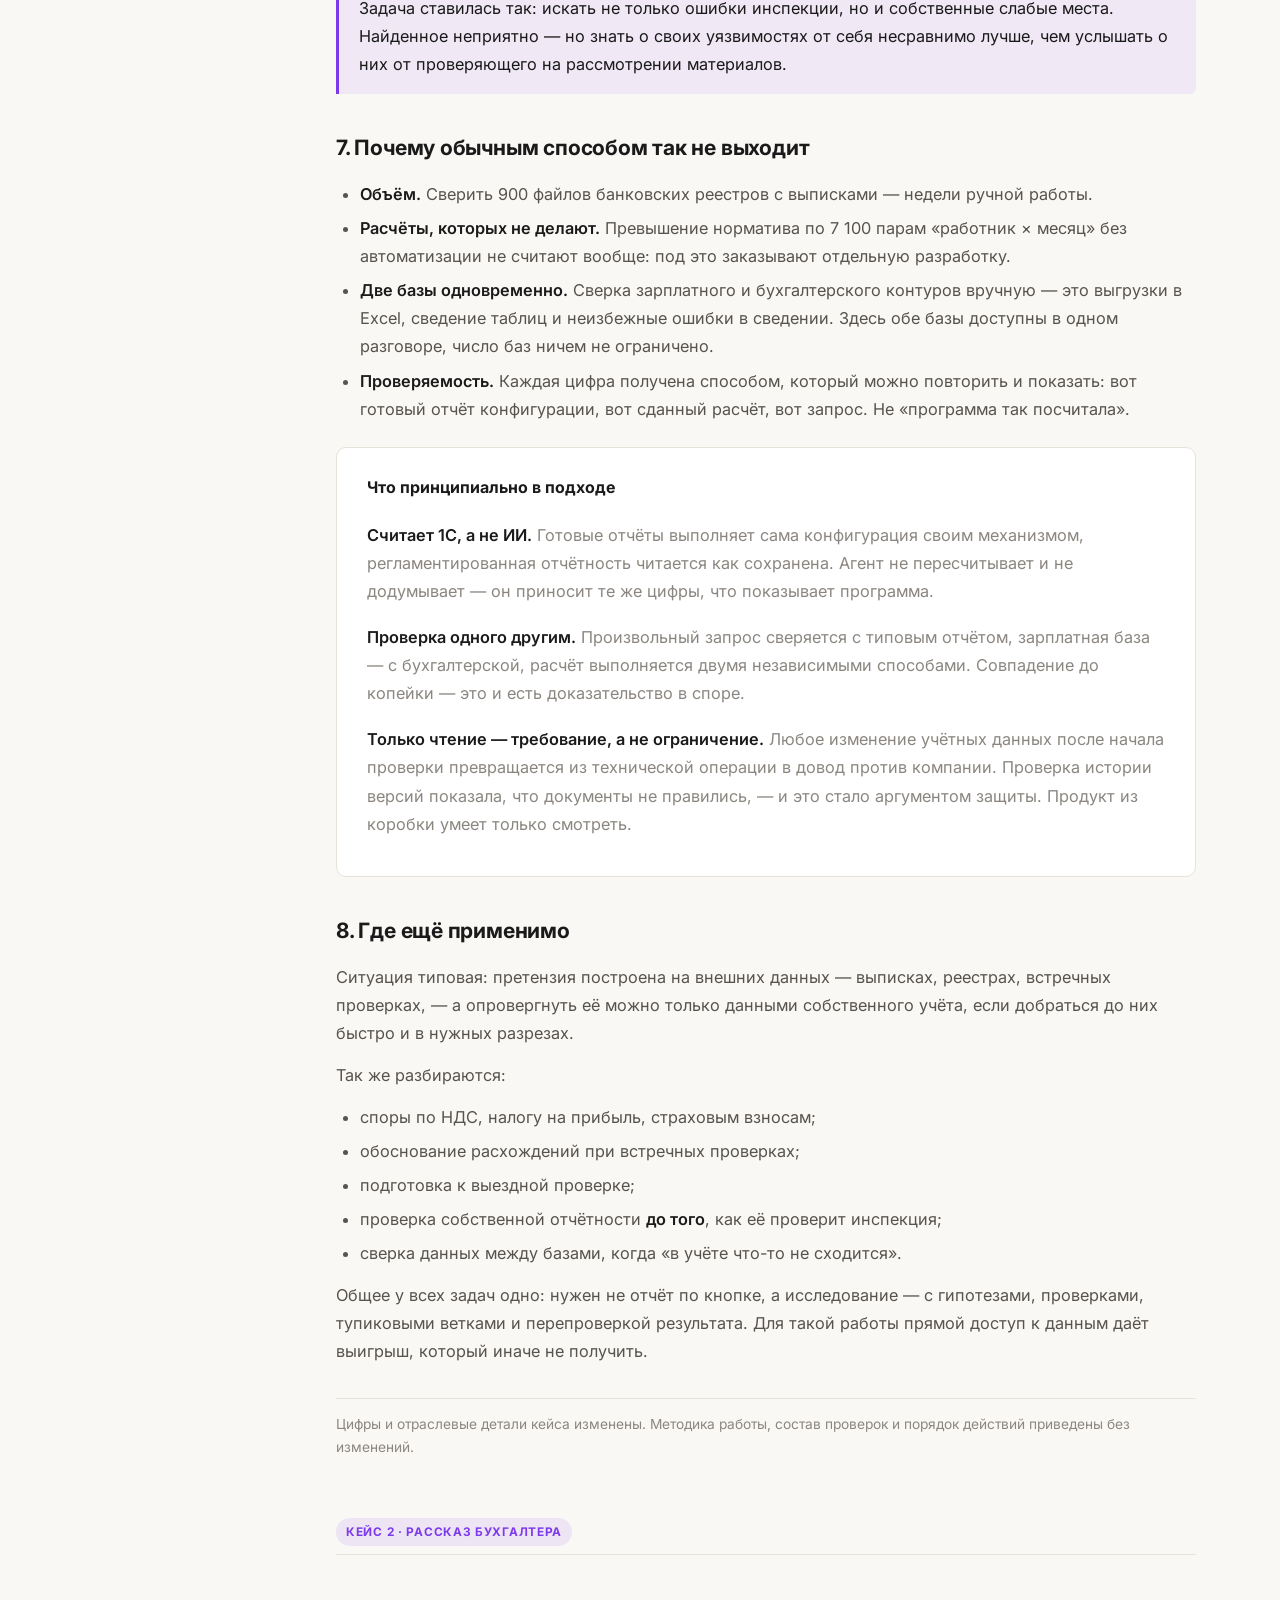
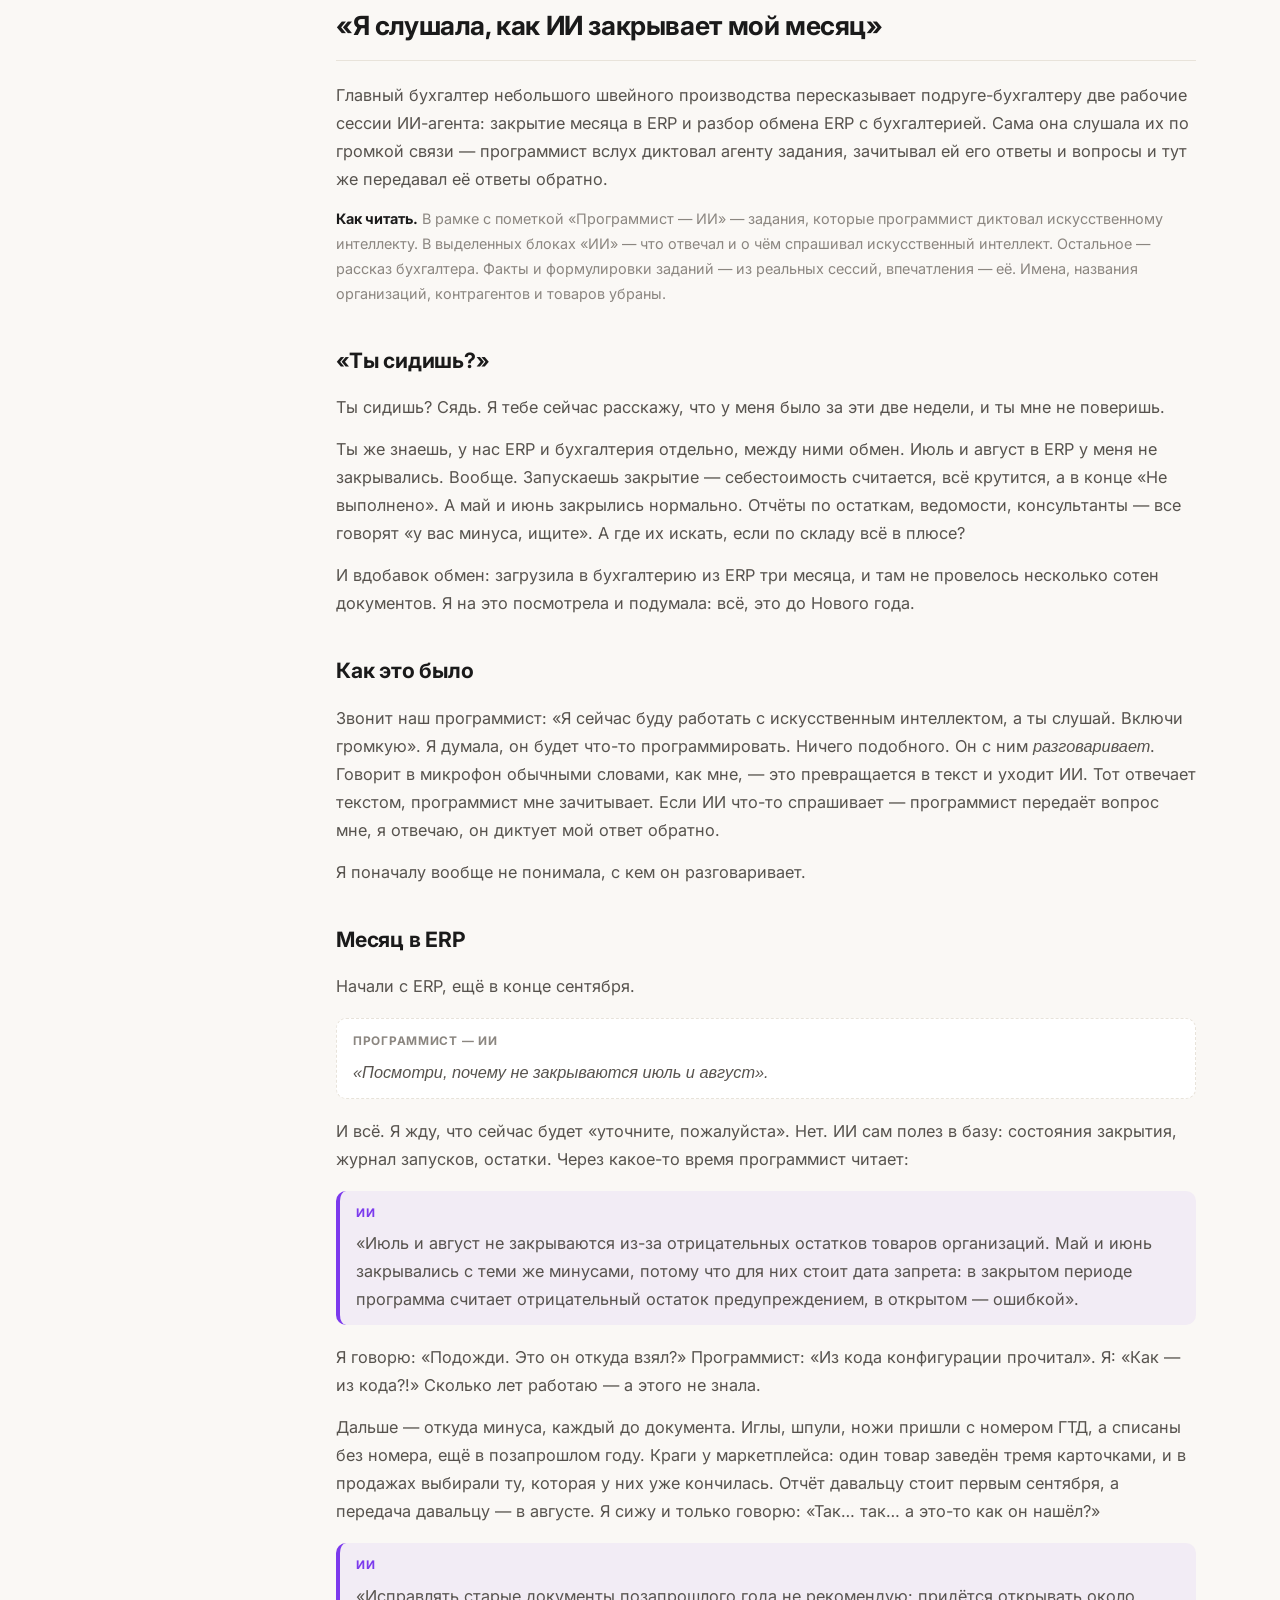
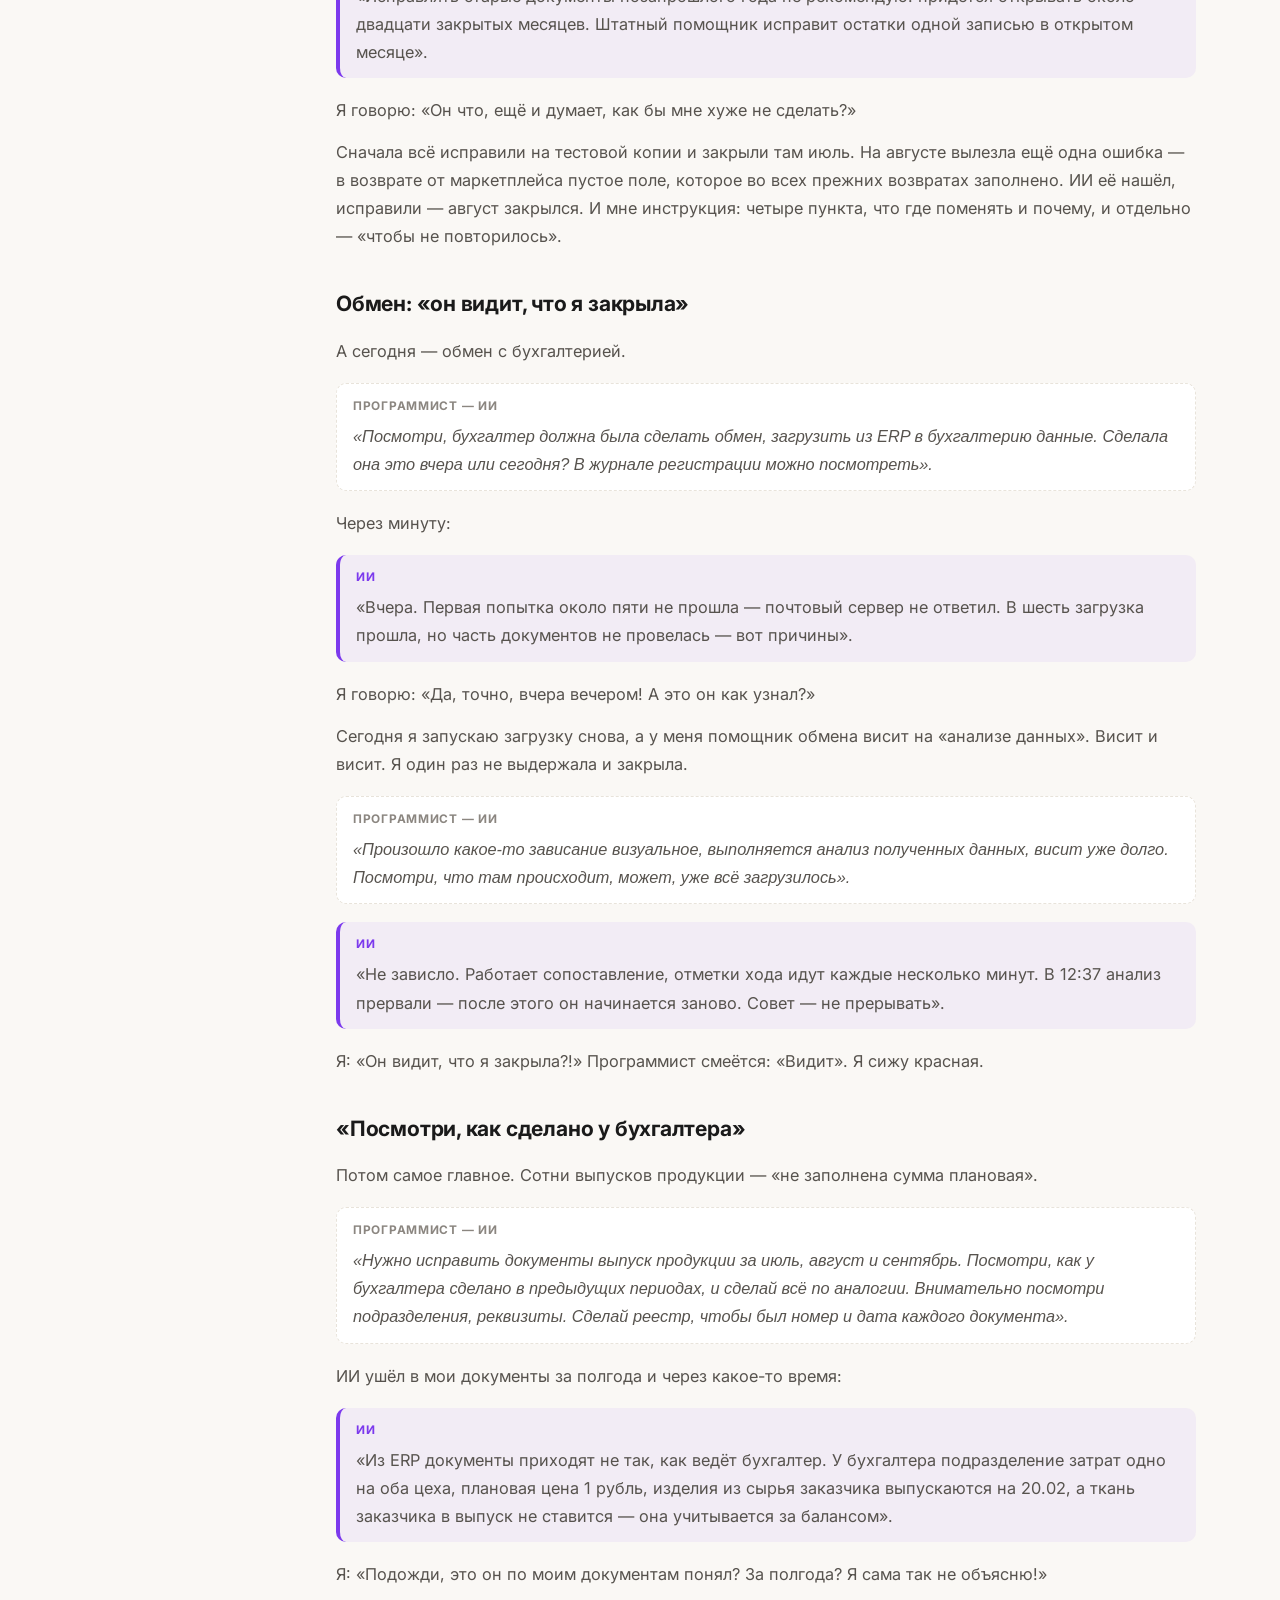
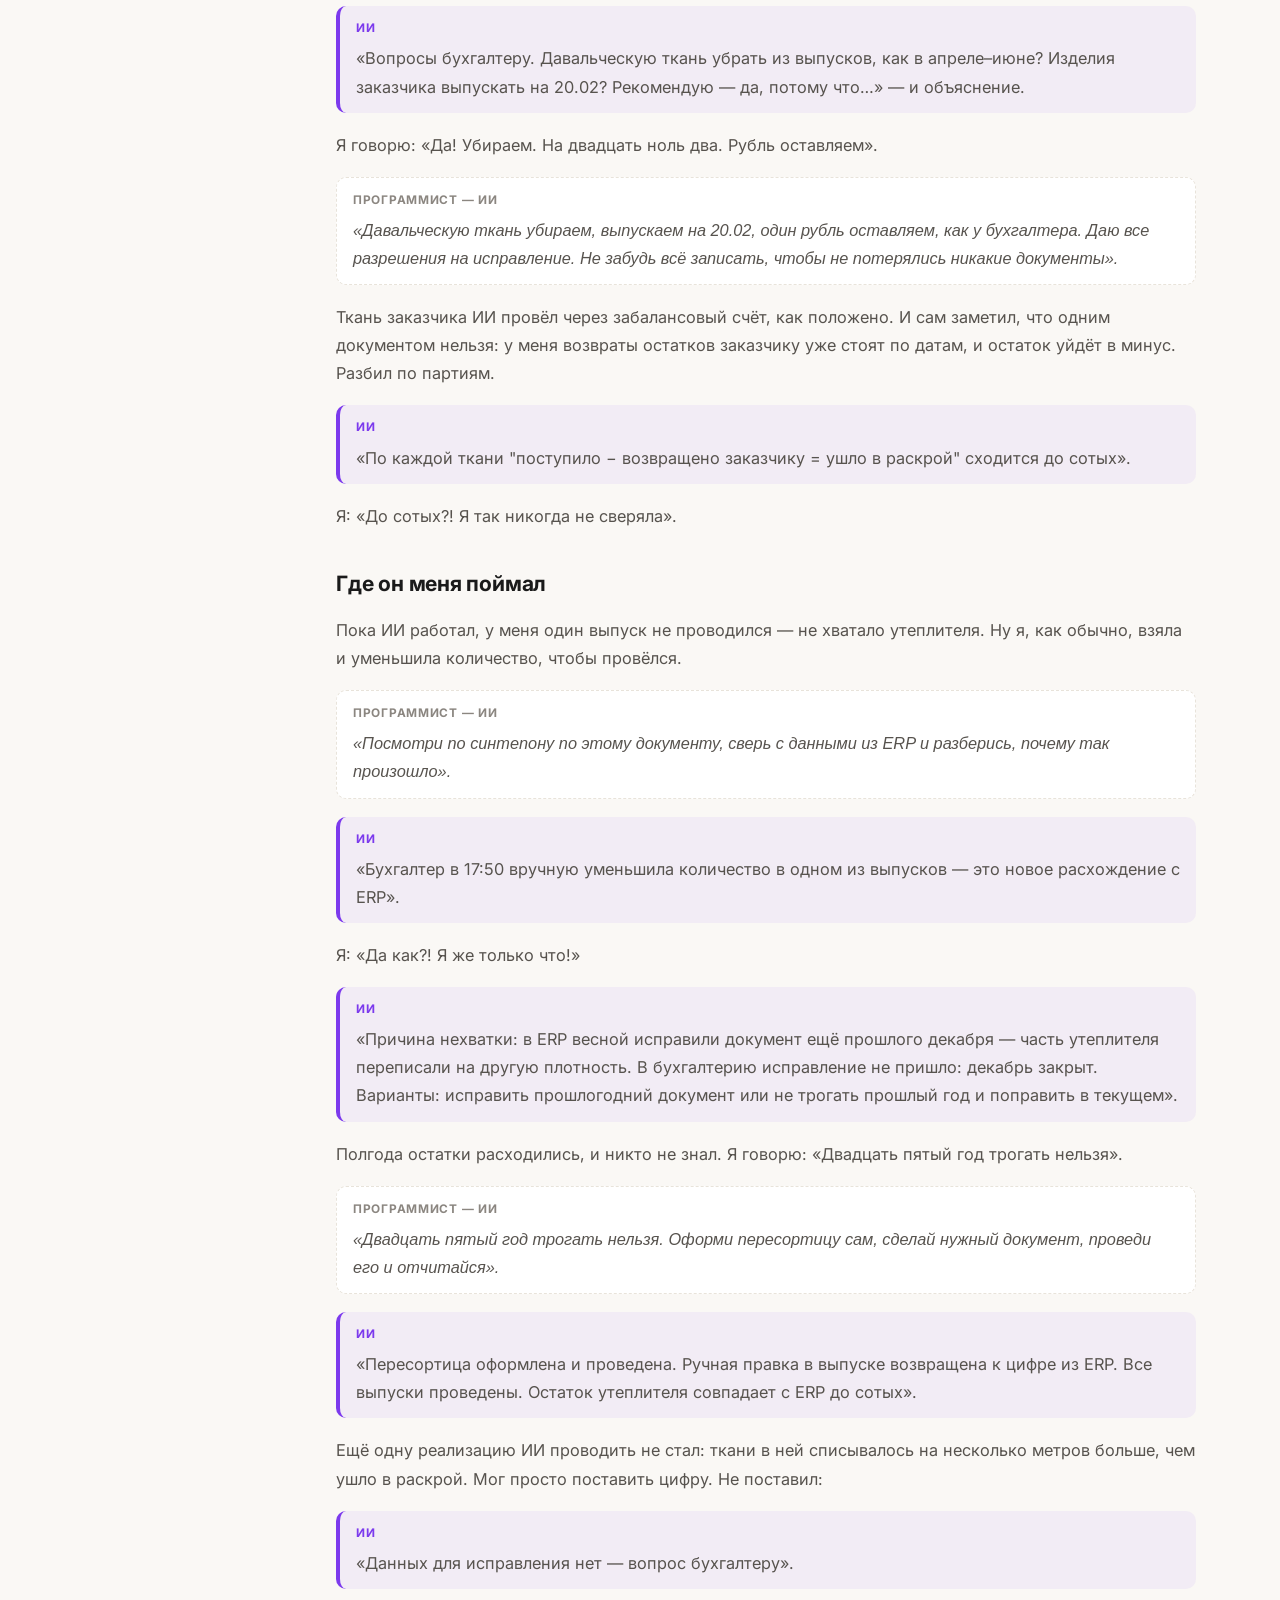
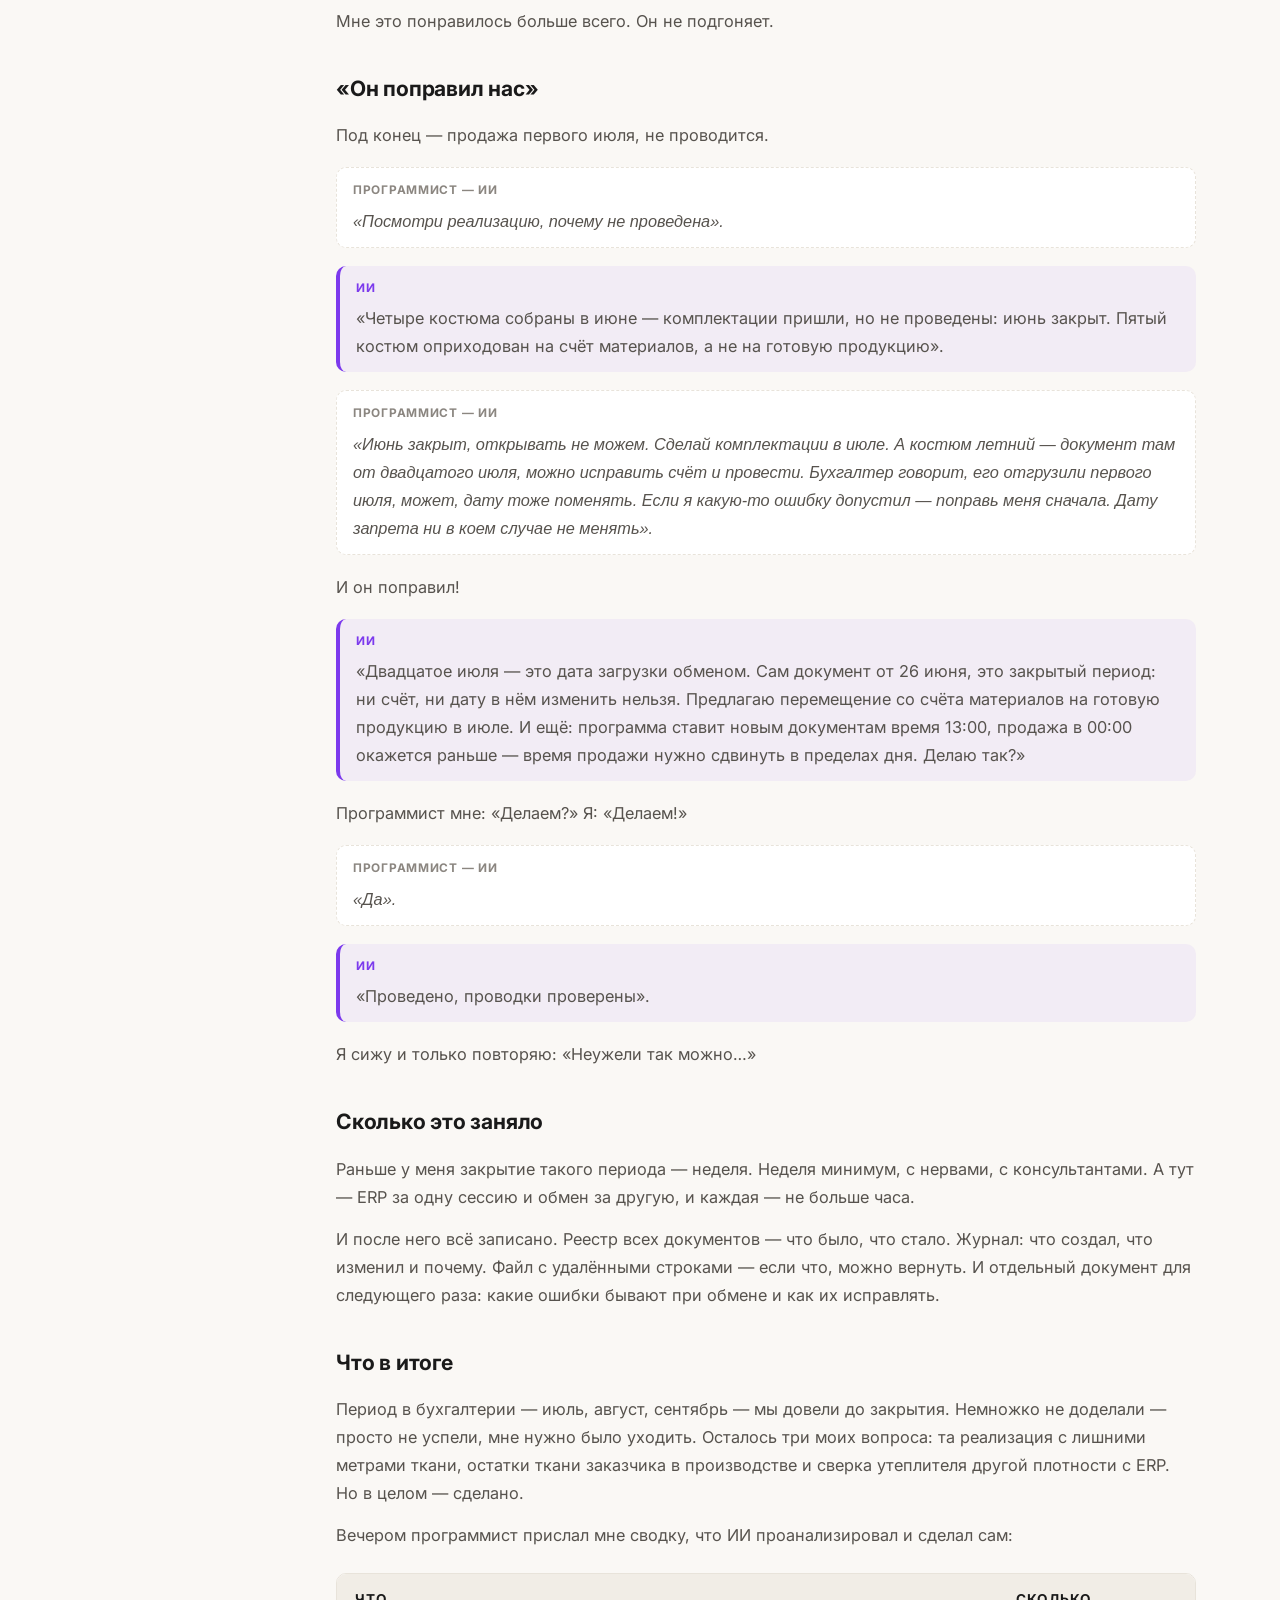
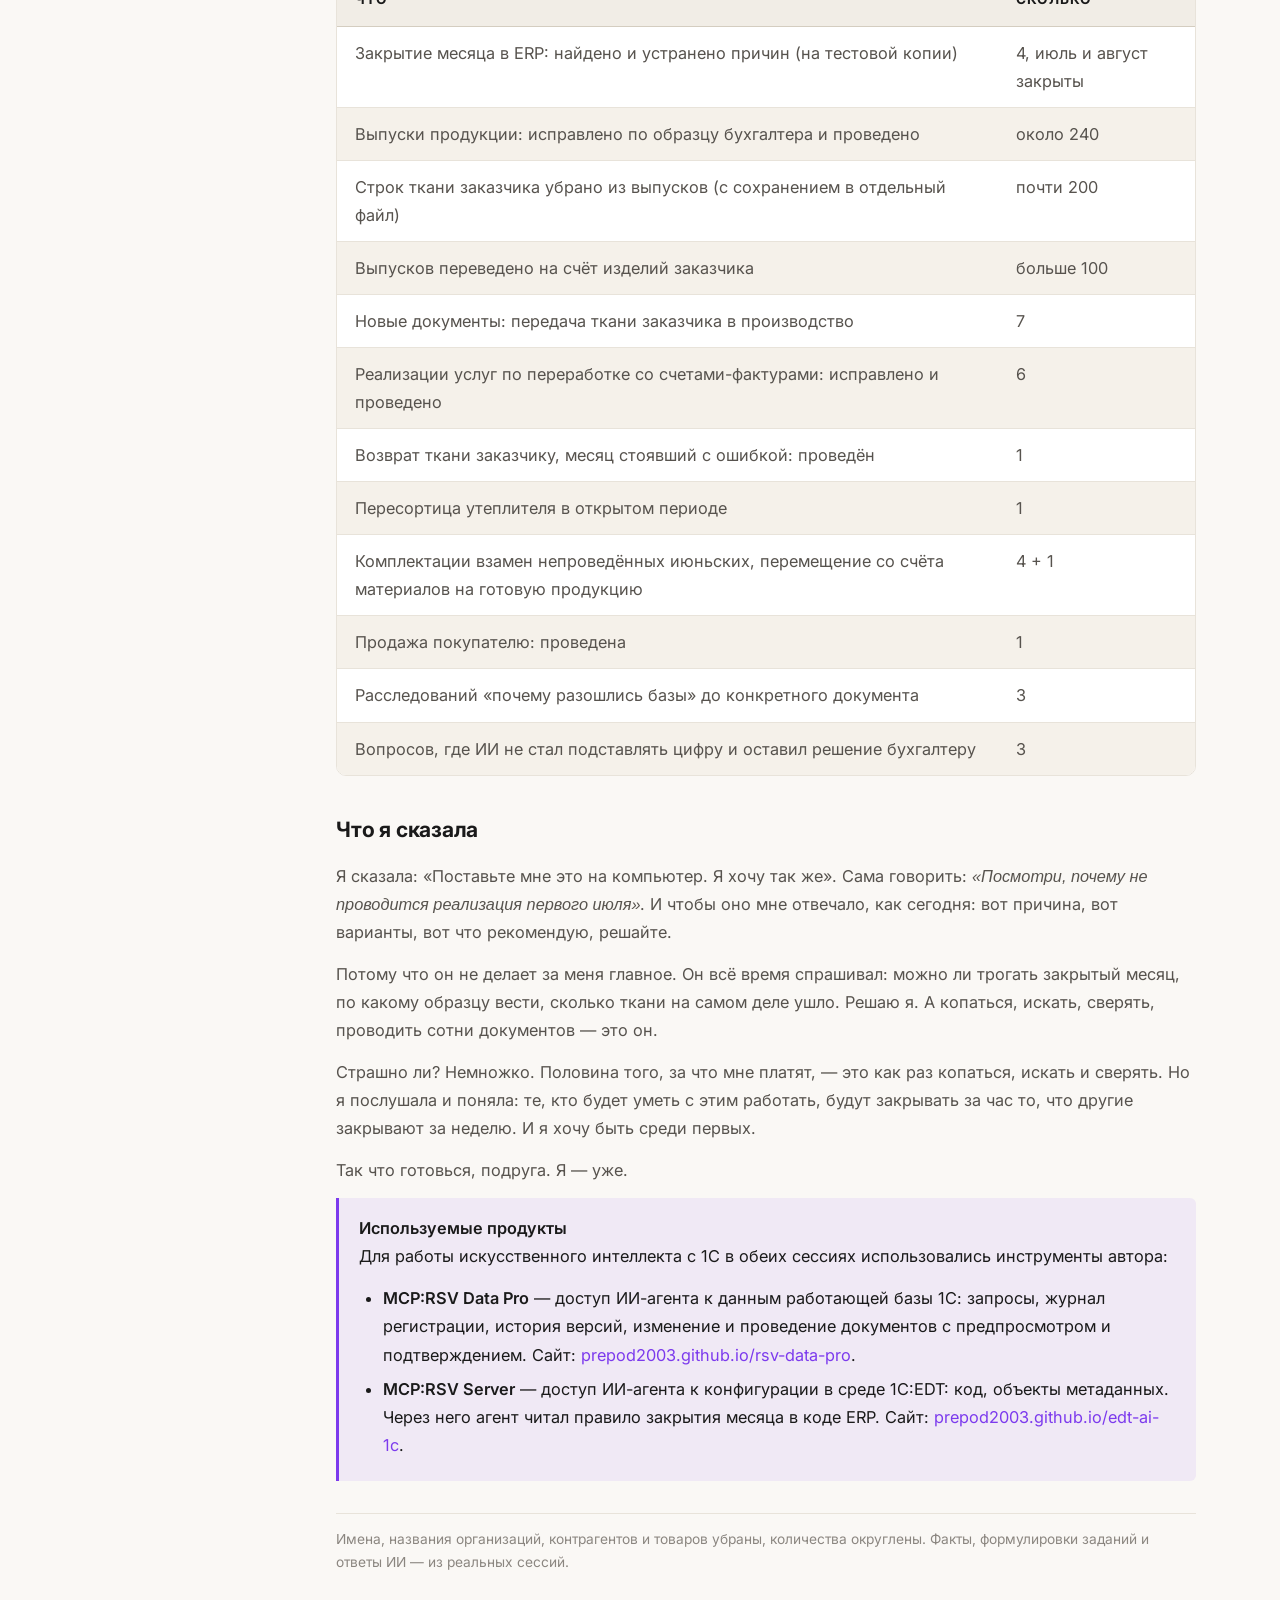
==== commit 5250d805: "Сайт MCP:RSV Data Pro 2.13.0 — кейс 4 «Консолидация холдинга» Co-Authored-By: Claude Opus 5.5 (1M co" ====
--- a/cases.html
+++ b/cases.html
@@ -4,7 +4,7 @@
   <meta charset="UTF-8">
   <meta name="viewport" content="width=device-width, initial-scale=1.0">
   <title>Кейсы использования — MCP:RSV Data Pro</title>
-  <meta name="description" content="Реальные задачи, решённые с MCP:RSV Data Pro: налоговый спор на 28,6 млн — разбор по данным ЗУП и Бухгалтерии за несколько минут работы агента; рассказ бухгалтера о том, как ИИ-агент закрыл месяц в ERP и разобрал обмен с Бухгалтерией — по часу на сессию; первая отгрузка маркированной продукции в торговую сеть — ошибка агрегации найдена за полчаса, машина ушла в срок.">
+  <meta name="description" content="Реальные задачи, решённые с MCP:RSV Data Pro: налоговый спор на 28,6 млн — разбор по данным ЗУП и Бухгалтерии за несколько минут работы агента; рассказ бухгалтера о том, как ИИ-агент закрыл месяц в ERP и разобрал обмен с Бухгалтерией — по часу на сессию; первая отгрузка маркированной продукции в торговую сеть — ошибка агрегации найдена за полчаса, машина ушла в срок; управленческая консолидация холдинга из 5 фирм и 7 баз 1С за 3–4 дня.">
   <link rel="icon" type="image/svg+xml" href="favicon.svg">
   <link rel="preconnect" href="https://fonts.googleapis.com">
   <link rel="preconnect" href="https://fonts.gstatic.com" crossorigin>
@@ -109,6 +109,16 @@
     <a class="nav-link sub" href="#case3-apply">Где ещё применимо</a>
   </div>
   <div class="nav-section">
+    <span class="nav-section-title">Кейс 4 · Консолидация холдинга</span>
+    <a class="nav-link" href="#case4">5 фирм, 7 баз 1С, один отчёт</a>
+    <a class="nav-link sub" href="#case4-task">Задача</a>
+    <a class="nav-link sub" href="#case4-study">Изучить до разработки</a>
+    <a class="nav-link sub" href="#case4-keys">Сопоставления между базами</a>
+    <a class="nav-link sub" href="#case4-check">Сверка независимым путём</a>
+    <a class="nav-link sub" href="#case4-result">Что получилось</a>
+    <a class="nav-link sub" href="#case4-compare">Сравнение с классикой</a>
+  </div>
+  <div class="nav-section">
     <span class="nav-section-title">Дальше</span>
     <a class="nav-link" href="guide.html#quickstart">Быстрый старт</a>
     <a class="nav-link" href="tools.html">Справочник инструментов</a>
@@ -133,7 +143,9 @@
 
 <p>В кейсах 1 и 2 цифры и отраслевые детали изменены: клиенты не готовы публиковать данные
 своих споров с инспекцией и своего учёта. В кейсе 3 цифры приведены со слов клиента без
-изменений, убраны только названия компании и торговой сети. Всё остальное — как было.</p>
+изменений, убраны только названия компании и торговой сети. В кейсе 4 клиент обезличен
+полностью — отрасль, названия и суммы не приводятся, а снимки сделаны в работающей программе
+на демонстрационных данных. Всё остальное — сроки, порядок работы, результаты проверок — как было.</p>
 
 <!-- ==================== КЕЙС 1 ==================== -->
 
@@ -863,6 +875,138 @@
 <p class="case-note">Название компании и торговой сети не приводятся. Цифры — со слов клиента,
 без изменений.</p>
 
+<!-- ==================== КЕЙС 4 ==================== -->
+
+<span class="case-tag">Кейс 4 · консолидация холдинга</span>
+<h2 id="case4">Пять фирм, семь баз 1С, один отчёт: консолидация холдинга за четыре дня</h2>
+
+<div class="case-figures">
+  <div class="case-fig">
+    <span class="cf-label">Баз 1С</span>
+    <span class="cf-value">7</span>
+  </div>
+  <div class="case-fig cf-accent">
+    <span class="cf-label">Сопоставлений между базами</span>
+    <span class="cf-value">100+</span>
+  </div>
+  <div class="case-fig cf-accent">
+    <span class="cf-label">Сверка с источниками</span>
+    <span class="cf-value">до копейки</span>
+  </div>
+  <div class="case-fig">
+    <span class="cf-label">Новая фирма</span>
+    <span class="cf-value">20–35 мин</span>
+  </div>
+  <div class="case-fig">
+    <span class="cf-label">Весь проект</span>
+    <span class="cf-value">3–4 дня</span>
+  </div>
+</div>
+
+<p>ИИ-агент построил для холдинга отчёт, который сам собирает данные из бухгалтерий, зарплаты
+и казначейства и показывает экономику каждого заказчика — по учёту и по деньгам, помесячно,
+с расшифровкой до документа. Работали два продукта: <strong>MCP:RSV Data Pro отвечал за данные</strong> —
+изучил живые базы, завёл сопоставления между ними, сверил итог; MCP:RSV Server — за разработку
+и её проверку в работающей программе.</p>
+
+<h3 id="case4-task">Задача</h3>
+
+<p>У каждой фирмы холдинга свои заказчики по долгосрочным договорам. Руководителю нужен ответ:
+сколько мы зарабатываем на каждом заказчике. Расчёт вёлся в Excel по одной фирме — цифры
+переписывались руками из трёх баз, в разных месяцах были разные формулы, где-то выручка с НДС,
+где-то без. Остальные фирмы не считались вовсе.</p>
+
+<div class="table-wrap">
+  <table class="profiles-table">
+    <thead>
+      <tr><th>База</th><th>Конфигурация</th><th>Сколько</th></tr>
+    </thead>
+    <tbody>
+      <tr><td class="profile-name">Бухгалтерия каждой фирмы</td><td>1С:Бухгалтерия предприятия 3.0 КОРП</td><td>5</td></tr>
+      <tr><td class="profile-name">Зарплата всех фирм</td><td>1С:Зарплата и управление персоналом 3.1</td><td>1</td></tr>
+      <tr><td class="profile-name">Казначейство, заявки, банк</td><td>1С:Комплексная автоматизация 2.5</td><td>1</td></tr>
+    </tbody>
+  </table>
+</div>
+
+<h3 id="case4-study">Изучить живые данные до разработки</h3>
+
+<p>Агент начал с разведки рабочих баз, только чтение. <strong>За 45 минут</strong> он нашёл, откуда
+берётся каждая строка таблицы руководителя, вплоть до документа. И главное для всей разработки:
+в бухгалтерии заказчик «живёт» в номенклатурной группе, в ЗУП — в участке, в банке — в спецсчёте
+и направлении деятельности. Без этого техническое задание писалось бы вслепую, а разработка
+переделывалась бы после первого запуска. Каждую гипотезу — «эта статья входит в прямые
+затраты?», «этот договор — того же заказчика?» — агент проверял запросом за секунды, а не
+вопросом бухгалтеру.</p>
+
+<h3 id="case4-keys">Завести сопоставления между базами</h3>
+
+<p>Чтобы платёж, проводка и начисление зарплаты сошлись на одном заказчике, система должна знать,
+как этот заказчик называется в каждой из семи баз. В классических проектах это растягивается
+на месяцы: консультант выписывает соответствия вместе с бухгалтером, программист переносит. Здесь
+всё заведено через Data Pro: заказчики и объекты, <strong>больше сотни ключей сопоставления</strong>
+(номенклатурные группы, договоры, участки ЗУП с их идентификаторами), договоры и спецсчета,
+правила разнесения платежей, строки отчёта, служебные пользователи с правами только на чтение
+в шести базах.</p>
+
+<p>Каждый ключ агент брал запросом к базе-источнику и проверял по суммам, что это тот самый.
+Всё, что меняет данные, шло в два шага: репетиция с откатом, затем подтверждённая запись.
+Новая фирма подключалась целиком — изучить, завести, загрузить, сверить — за 20–35 минут.</p>
+
+<figure class="figure">
+  <img src="images/holding-klyuchi.png" width="1533" height="622" loading="lazy" alt="Карточка объекта заказчика: как он называется в бухгалтерии и зарплате — номенклатурная группа, договор и участок с идентификаторами в базах-источниках">
+  <figcaption>Объект заказчика и его «имена» в других базах: номенклатурная группа и договор
+  в бухгалтерии, участок в зарплате. Идентификатор агент брал запросом Data Pro.</figcaption>
+</figure>
+
+<h3 id="case4-check">Сверить независимым путём</h3>
+
+<p>Ожидаемые числа для модульных тестов Data Pro считал своим запросом, а не тем кодом, который
+проверяется. После каждой загрузки результат сверялся с источником до копейки: выручка —
+с реализациями, зарплата — с ЗУП, поступления — с банком. Каждое расхождение разбиралось
+и получало объяснение: документ провели позже, платёж пришёл после сверки. Итог по холдингу
+равен сумме фирм — <strong>900+ ячеек, 0 расхождений</strong>.</p>
+
+<h3 id="case4-result">Что получилось</h3>
+
+<p>Отчёт «Экономика заказчиков» — одна команда в разделе «Казначейство»: свод по всем заказчикам
+и помесячная таблица, доход по учёту и по деньгам, доля косвенных расходов фирмы по статьям.
+Двойной щелчок по сумме открывает документы, из которых она сложилась. В первую же неделю отчёт
+показал убыточного крупного заказчика, которого в ручной таблице не было видно.</p>
+
+<figure class="figure wide">
+  <img src="images/holding-svod.png" width="2293" height="1222" loading="lazy" alt="Отчёт «Экономика заказчиков»: свод по заказчикам с доходом по учёту и по деньгам, ниже помесячная таблица">
+  <figcaption>Все фирмы, все заказчики: свод с доходом по учёту и по деньгам, ниже — помесячно.
+  Убыточный заказчик виден сразу.</figcaption>
+</figure>
+
+<p>Вопрос руководителя «почему этот платёж не у заказчика» закрывается за минуты: агент находит
+документ через Data Pro, видит, какого ключа не хватает, и дозаводит его.</p>
+
+<h3 id="case4-compare">Сравнение с классикой</h3>
+
+<div class="table-wrap">
+  <table class="profiles-table">
+    <thead>
+      <tr><th>Вариант</th><th>Стоимость</th><th>Срок</th></tr>
+    </thead>
+    <tbody>
+      <tr><td class="profile-name">«1С:Управление холдингом»</td><td>8,5–12 млн ₽ — лицензии и работы</td><td>5–9 месяцев</td></tr>
+      <tr><td class="profile-name">Заказная разработка у франчайзи</td><td>1,5–2,5 млн ₽</td><td>2–5 месяцев</td></tr>
+      <tr><td class="profile-name">ИИ-агент + MCP:RSV Server + MCP:RSV Data Pro</td><td>подписки ≈ 20 тыс. ₽ в месяц</td><td>3–4 дня</td></tr>
+    </tbody>
+  </table>
+</div>
+
+<p>Классический проект съедает время не на код, а на то, чтобы понять, где лежит нужная цифра,
+сопоставить справочники трёх систем и сверить результат с учётом, — это 30–40 % трудоёмкости.
+Именно эту часть закрыл Data Pro.</p>
+
+<p><a href="https://prepod2003.github.io/edt-ai-1c/case-holding.html" target="_blank" rel="noopener"><strong>Полная статья на сайте MCP:RSV Server →</strong></a></p>
+
+<p class="case-note">Клиент обезличен полностью: отрасль, названия и суммы не приводятся. Снимки
+сделаны в работающей программе на демонстрационных данных с вымышленными фирмами и заказчиками.</p>
+
     <footer class="doc-footer">
       <p>Разработал <a href="https://t.me/Prepod2003" target="_blank" rel="noopener">Радзивиллович Сергей</a>
       · <a href="mailto:prepod2003@yandex.ru">prepod2003@yandex.ru</a>
--- a/assets/site.css
+++ b/assets/site.css
@@ -124,11 +124,6 @@
 .dlg-table tr:last-child td{border-bottom:0;font-weight:700;}
 .dlg-note{display:inline-flex;align-items:center;gap:8px;margin-top:12px;font-family:var(--font-mono);font-size:.74rem;color:#0B7A5C;background:rgba(16,185,129,.1);border:1px solid rgba(16,185,129,.35);border-radius:999px;padding:5px 13px;}
 
-/* Живая печать в hero (мигающая каретка) */
-.dlg-caret{display:inline-block;width:2px;height:1.05em;background:var(--accent);vertical-align:-.15em;margin-left:1px;animation:dlgBlink 1s steps(1) infinite;}
-@keyframes dlgBlink{50%{opacity:0}}
-@media (prefers-reduced-motion:reduce){.dlg-caret{animation:none;}}
-
 /* --------------------------------------------------------------------------
    7. Сравнение «без продукта / с продуктом»
    -------------------------------------------------------------------------- */
@@ -168,19 +163,3 @@
 .kbd{font-family:var(--font-mono);font-size:.85rem;background:var(--bg-elevated);border:1px solid var(--border-hi);border-radius:6px;padding:2px 8px;color:var(--text);}
 .center{text-align:center;}
 .mt-32{margin-top:32px;}
-
-/* Живой пример на первом экране: вопрос печатается, ответ проявляется по строкам.
-   min-height держит высоту, чтобы страница не дёргалась при смене примера. */
-/* Запасная высота на случай, если скрипт не отработал: он выставляет точную
-   по самой большой сцене (см. lockHeight в index.html). На узком экране сцены выше. */
-.dlg{min-height:360px;}
-@media (max-width:640px){.dlg{min-height:420px;}}
-.dlg-ans{opacity:0;transform:translateY(6px);transition:opacity .35s ease-out,transform .35s ease-out;}
-.dlg-ans.is-on{opacity:1;transform:none;}
-.dlg-table tbody tr{opacity:0;transform:translateY(4px);transition:opacity .3s ease-out,transform .3s ease-out;}
-.dlg-table tbody tr.on{opacity:1;transform:none;}
-.dlg-note{opacity:0;transition:opacity .35s ease-out;}
-.dlg-note.on{opacity:1;}
-@media (prefers-reduced-motion:reduce){
-  .dlg-ans,.dlg-table tbody tr,.dlg-note{transition:none;}
-}
